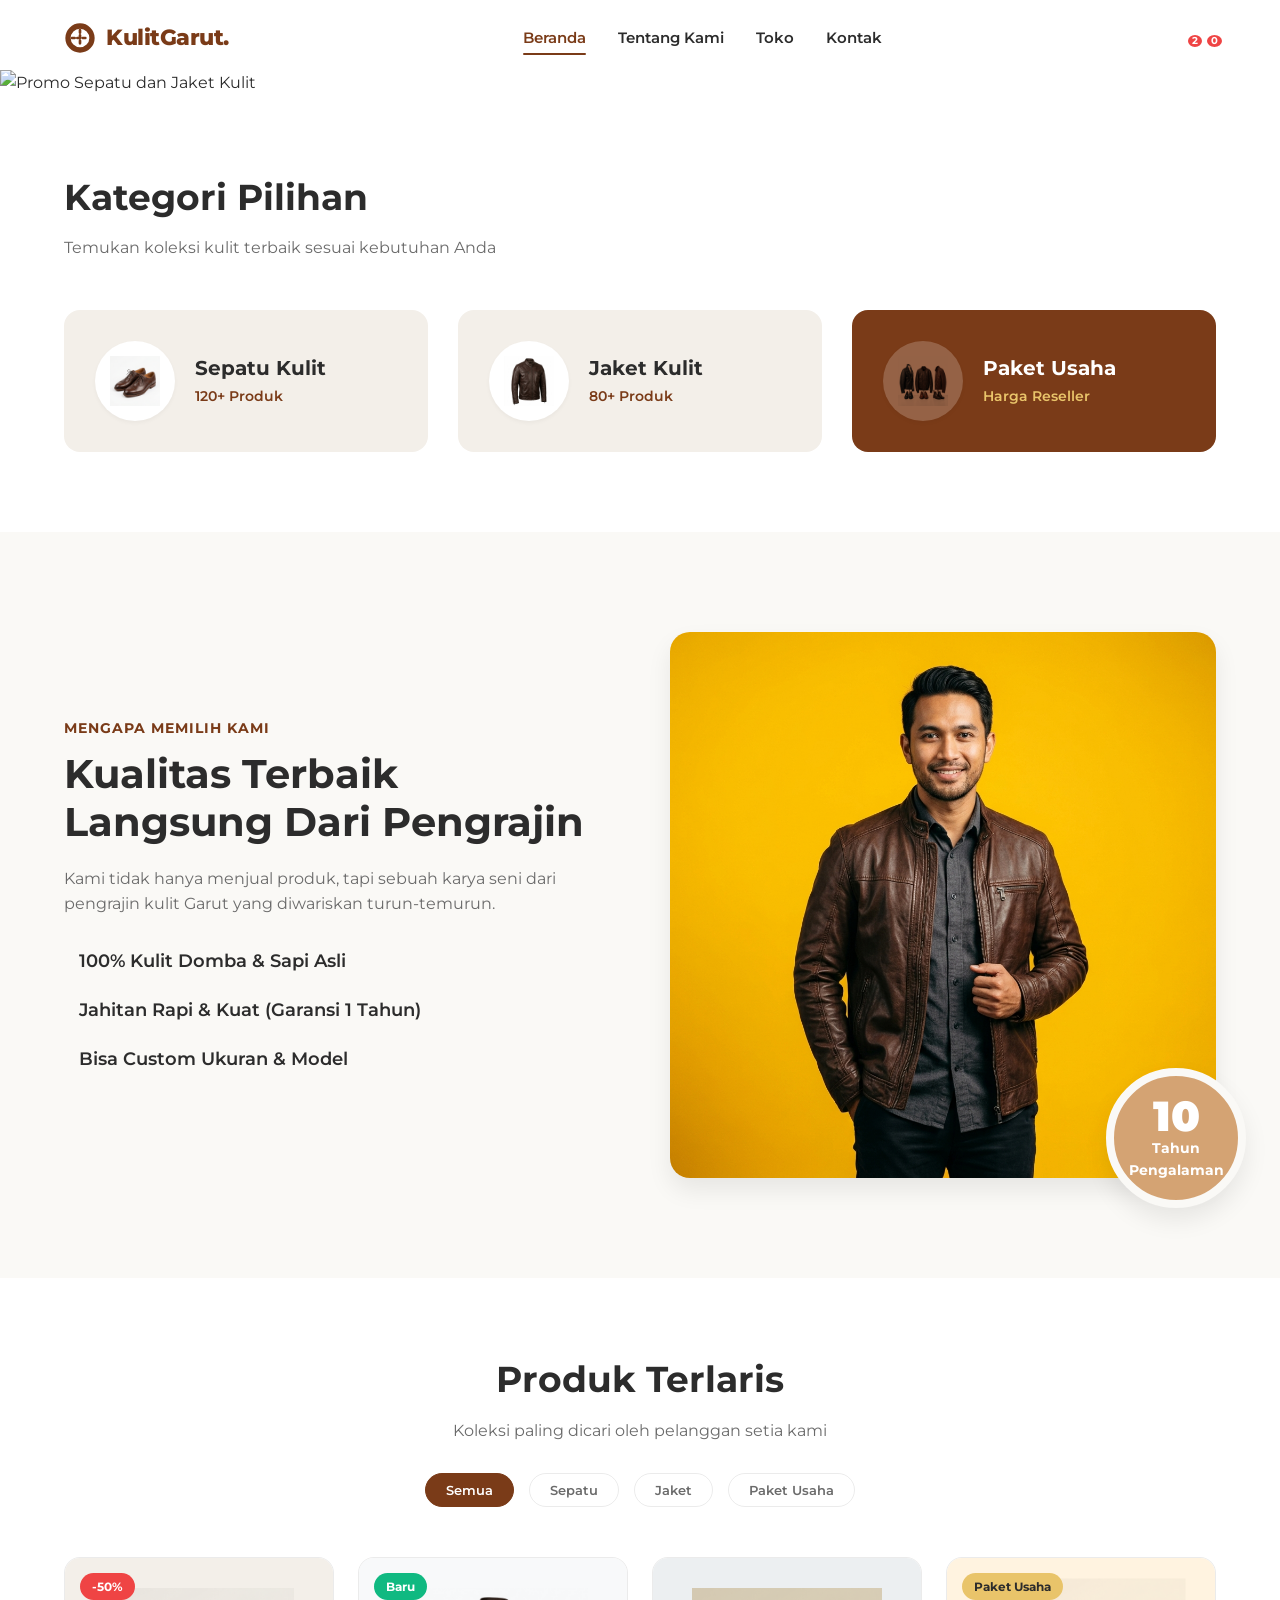
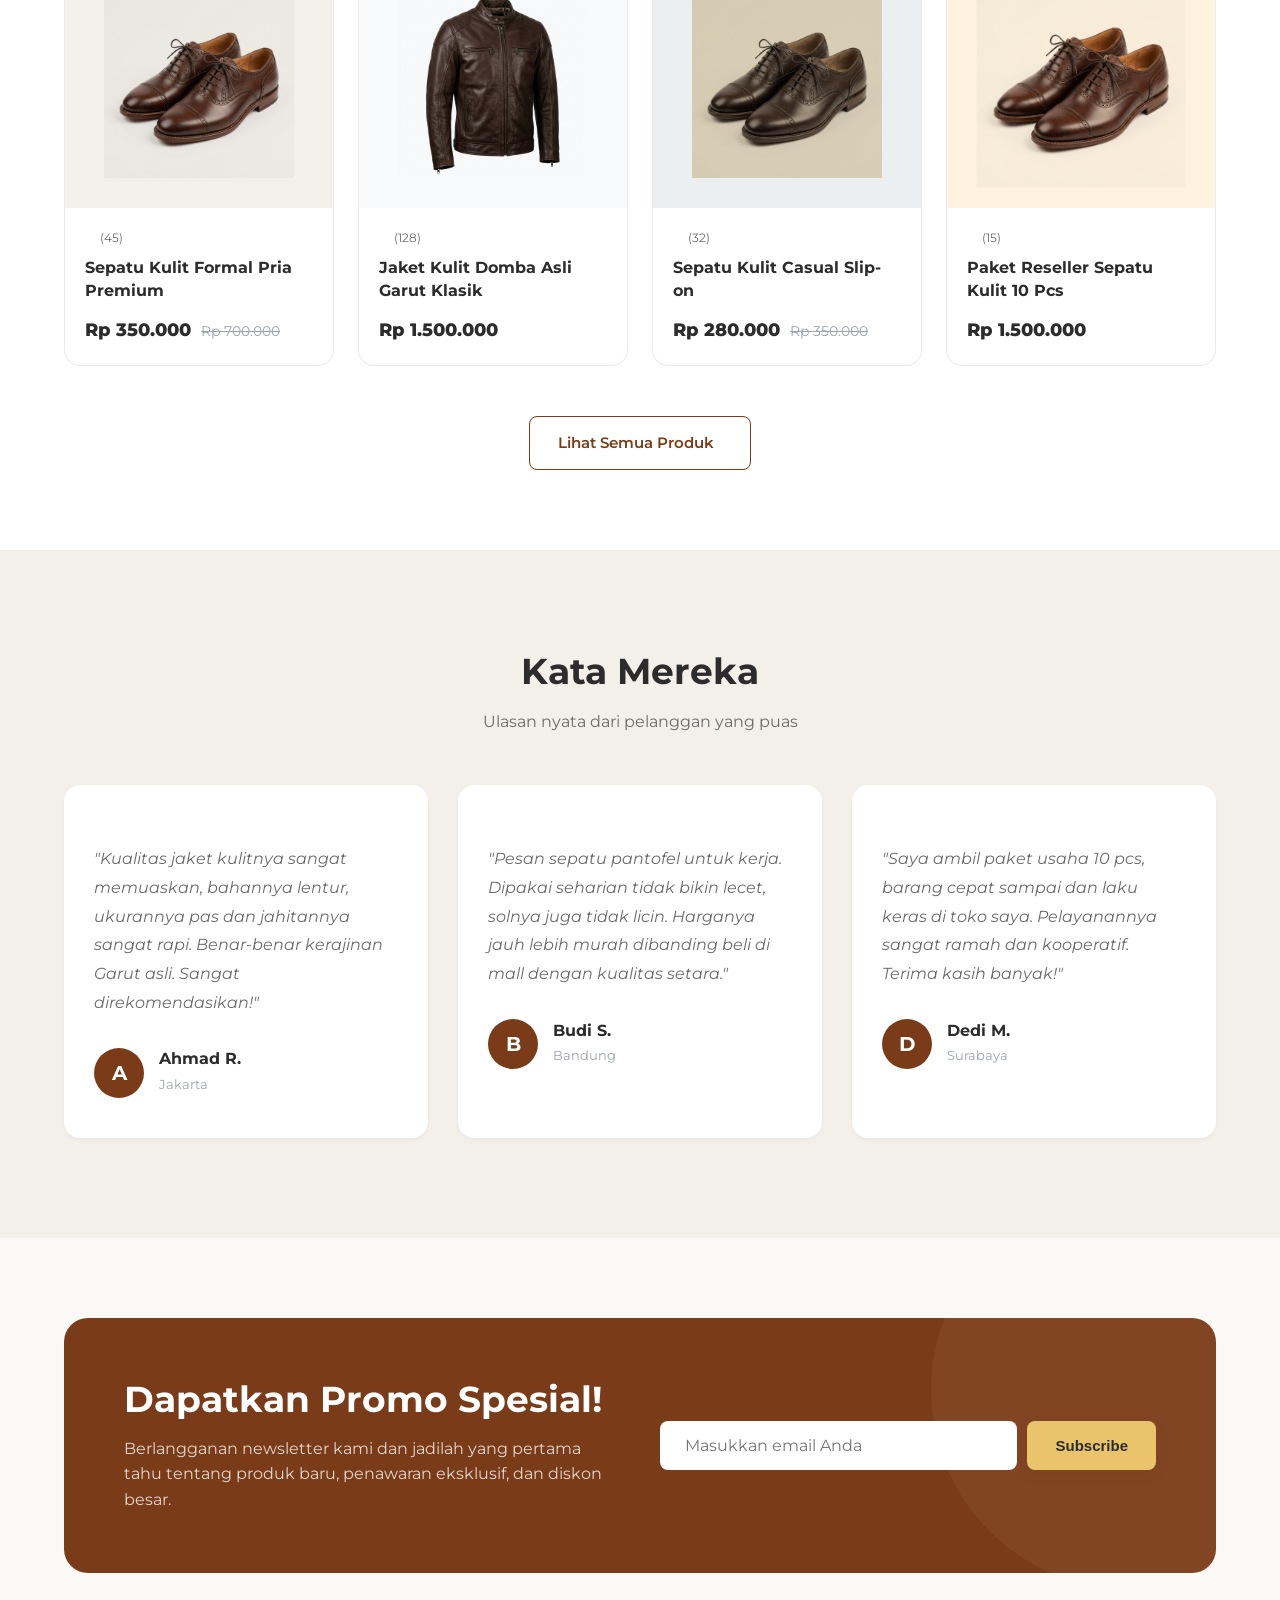
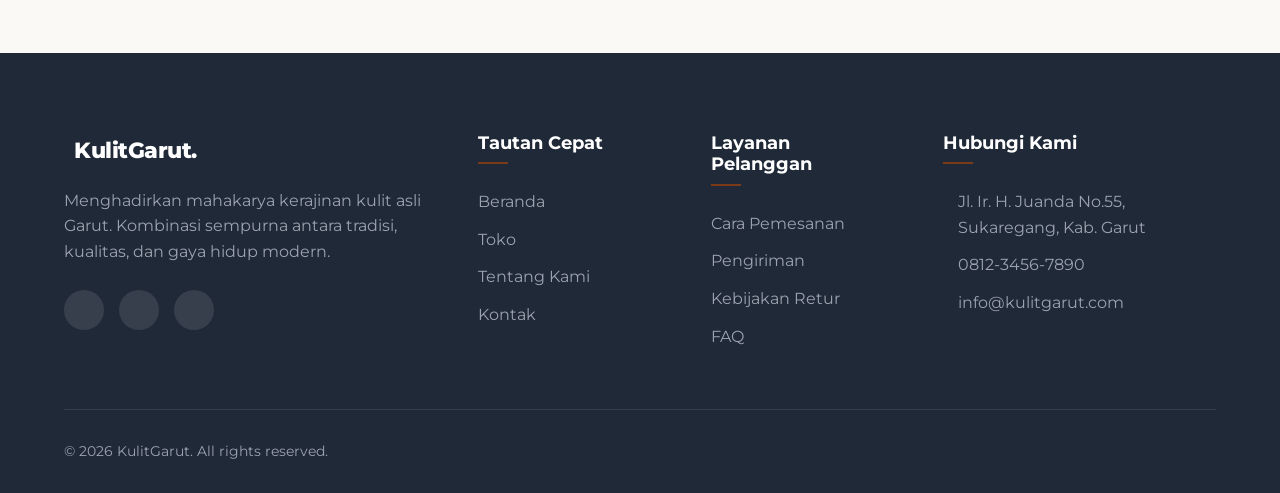
==== index.html @ d3ed935c "Initial commit for KulitGarut E-Commerce" ====
<!DOCTYPE html>
<html lang="id">

<head>
    <meta charset="UTF-8">
    <meta name="viewport" content="width=device-width, initial-scale=1.0">
    <title>Sepatu & Jaket Kulit Garut | Premium Leather Goods</title>

    <!-- Fonts -->
    <link rel="preconnect" href="https://fonts.googleapis.com">
    <link rel="preconnect" href="https://fonts.gstatic.com" crossorigin>
    <link href="https://fonts.googleapis.com/css2?family=Montserrat:wght@400;500;600;700;800;900&display=swap"
        rel="stylesheet">

    <!-- Phosphor Icons -->
    <script src="https://unpkg.com/@phosphor-icons/web"></script>

    <!-- Custom CSS -->
    <link rel="stylesheet" href="css/style.css">
</head>

<body>

    <!-- Header -->
    <header class="header glass-header" id="header">
        <div class="container header-container">
            <a href="#" class="logo">
                <svg width="32" height="32" viewBox="0 0 24 24" fill="none" stroke="currentColor" stroke-width="2"
                    stroke-linecap="round" stroke-linejoin="round" class="logo-icon">
                    <path
                        d="M12 2C6.48 2 2 6.48 2 12s4.48 10 10 10 10-4.48 10-10S17.52 2 12 2zm0 18c-4.41 0-8-3.59-8-8s3.59-8 8-8 8 3.59 8 8-3.59 8-8 8z" />
                    <path d="M12 6v12M6 12h12" stroke-dasharray="2 2" />
                </svg>
                <span class="logo-text">KulitGarut.</span>
            </a>

            <nav class="main-nav" id="mainNav">
                <a href="index.html" class="active">Beranda</a>
                <a href="tentang-kami.html">Tentang Kami</a>
                <a href="toko.html">Toko</a>
                <a href="kontak.html">Kontak</a>
            </nav>

            <div class="header-icons">
                <a href="#" class="icon-link">
                    <i class="ph ph-magnifying-glass"></i>
                </a>
                <a href="#" class="icon-link">
                    <i class="ph ph-heart"></i>
                    <span class="badge-count">2</span>
                </a>
                <a href="checkout.html" class="icon-link">
                    <i class="ph ph-shopping-cart"></i>
                    <span class="badge-count cart-count">0</span>
                </a>
            </div>

            <button class="mobile-toggle" id="mobileToggle" aria-label="Toggle Menu">
                <i class="ph ph-list"></i>
            </button>
        </div>
    </header>

    <!-- Mobile Overlay Menu -->
    <div class="mobile-menu-overlay" id="mobileMenu">
        <div class="mobile-menu-content">
            <button class="mobile-close" id="mobileClose"><i class="ph ph-x"></i></button>
            <nav class="mobile-nav">
                <a href="index.html" class="active">Beranda</a>
                <a href="tentang-kami.html">Tentang Kami</a>
                <a href="toko.html">Toko</a>
                <a href="kontak.html">Kontak</a>
            </nav>
        </div>
    </div>

    <!-- Hero Section -->
    <section id="beranda" style="padding-top: 70px; background: var(--bg-surface);">
        <img src="images/hero-banner.png" alt="Promo Sepatu dan Jaket Kulit" style="width: 100%; display: block; object-fit: cover;">
    </section>

    <!-- Kategori Section -->
    <section class="categories" id="kategori">
        <div class="container">
            <div class="section-header reveal-up">
                <h2>Kategori Pilihan</h2>
                <p>Temukan koleksi kulit terbaik sesuai kebutuhan Anda</p>
            </div>
            <div class="category-grid">
                <a href="#produk" class="category-card reveal-up" style="transition-delay: 100ms;">
                    <div class="category-img">
                        <img src="images/product-shoes.png" alt="Sepatu Kulit">
                    </div>
                    <div class="category-content">
                        <h3>Sepatu Kulit</h3>
                        <span>120+ Produk <i class="ph ph-arrow-right"></i></span>
                    </div>
                </a>
                <a href="#produk" class="category-card reveal-up" style="transition-delay: 200ms;">
                    <div class="category-img">
                        <img src="images/product-jacket.png" alt="Jaket Kulit">
                    </div>
                    <div class="category-content">
                        <h3>Jaket Kulit</h3>
                        <span>80+ Produk <i class="ph ph-arrow-right"></i></span>
                    </div>
                </a>
                <a href="#paket-usaha" class="category-card highlight-cat reveal-up" style="transition-delay: 300ms;">
                    <div class="category-img">
                        <img src="images/hero-composition.png" alt="Paket Usaha">
                    </div>
                    <div class="category-content">
                        <h3>Paket Usaha</h3>
                        <span>Harga Reseller <i class="ph ph-arrow-right"></i></span>
                    </div>
                </a>
            </div>
        </div>
    </section>

    <!-- Why Choose Us -->
    <section class="why-choose-us" id="keunggulan">
        <div class="container">
            <div class="wcu-grid">
                <div class="wcu-text reveal-left">
                    <span class="sub-heading">MENGAPA MEMILIH KAMI</span>
                    <h2>Kualitas Terbaik Langsung Dari Pengrajin</h2>
                    <p>Kami tidak hanya menjual produk, tapi sebuah karya seni dari pengrajin kulit Garut yang
                        diwariskan turun-temurun.</p>
                    <ul class="wcu-list">
                        <li><i class="ph-fill ph-check-circle"></i> 100% Kulit Domba & Sapi Asli</li>
                        <li><i class="ph-fill ph-check-circle"></i> Jahitan Rapi & Kuat (Garansi 1 Tahun)</li>
                        <li><i class="ph-fill ph-check-circle"></i> Bisa Custom Ukuran & Model</li>
                    </ul>
                </div>
                <div class="wcu-image reveal-right">
                    <img src="images/man-leather-jacket.png" alt="Pengrajin Kulit">
                    <div class="experience-badge">
                        <span class="number">10</span>
                        <span class="text">Tahun<br>Pengalaman</span>
                    </div>
                </div>
            </div>
        </div>
    </section>

    <!-- Featured Products -->
    <section class="products-section" id="produk">
        <div class="container">
            <div class="section-header text-center reveal-up">
                <h2>Produk Terlaris</h2>
                <p>Koleksi paling dicari oleh pelanggan setia kami</p>

                <div class="product-filters">
                    <button class="filter-btn active">Semua</button>
                    <button class="filter-btn">Sepatu</button>
                    <button class="filter-btn">Jaket</button>
                    <button class="filter-btn">Paket Usaha</button>
                </div>
            </div>

            <div class="product-grid">
                <!-- Product 1 -->
                <div class="product-card-modern reveal-up">
                    <div class="product-badge discount">-50%</div>
                    <div class="product-img-box">
                        <img src="images/product-shoes.png" alt="Sepatu Kulit Pantofel">
                        <div class="product-actions">
                            <button class="action-btn" onclick="window.location.href='product-detail.html'"><i
                                    class="ph ph-eye"></i></button>
                            <button class="action-btn"><i class="ph ph-heart"></i></button>
                            <button class="action-btn add-to-cart-btn"><i class="ph ph-shopping-cart"></i></button>
                        </div>
                    </div>
                    <div class="product-info-modern">
                        <div class="rating">
                            <i class="ph-fill ph-star"></i><i class="ph-fill ph-star"></i><i
                                class="ph-fill ph-star"></i><i class="ph-fill ph-star"></i><i
                                class="ph-fill ph-star-half"></i>
                            <span>(45)</span>
                        </div>
                        <h3><a href="product-detail.html">Sepatu Kulit Formal Pria Premium</a></h3>
                        <div class="price-wrap">
                            <span class="price-new">Rp 350.000</span>
                            <span class="price-old">Rp 700.000</span>
                        </div>
                    </div>
                </div>

                <!-- Product 2 -->
                <div class="product-card-modern reveal-up" style="transition-delay: 100ms;">
                    <div class="product-badge new">Baru</div>
                    <div class="product-img-box" style="background-color: #F8F9FA;">
                        <img src="images/product-jacket.png" alt="Jaket Kulit">
                        <div class="product-actions">
                            <button class="action-btn" onclick="window.location.href='product-detail.html'"><i
                                    class="ph ph-eye"></i></button>
                            <button class="action-btn"><i class="ph ph-heart"></i></button>
                            <button class="action-btn add-to-cart-btn"><i class="ph ph-shopping-cart"></i></button>
                        </div>
                    </div>
                    <div class="product-info-modern">
                        <div class="rating">
                            <i class="ph-fill ph-star"></i><i class="ph-fill ph-star"></i><i
                                class="ph-fill ph-star"></i><i class="ph-fill ph-star"></i><i
                                class="ph-fill ph-star"></i>
                            <span>(128)</span>
                        </div>
                        <h3><a href="product-detail.html">Jaket Kulit Domba Asli Garut Klasik</a></h3>
                        <div class="price-wrap">
                            <span class="price-new">Rp 1.500.000</span>
                        </div>
                    </div>
                </div>

                <!-- Product 3 -->
                <div class="product-card-modern reveal-up" style="transition-delay: 200ms;">
                    <div class="product-img-box" style="background-color: #ECEFF1;">
                        <img src="images/product-shoes.png" alt="Sepatu Casual"
                            style="filter: brightness(0.8) sepia(0.5);">
                        <div class="product-actions">
                            <button class="action-btn" onclick="window.location.href='product-detail.html'"><i
                                    class="ph ph-eye"></i></button>
                            <button class="action-btn"><i class="ph ph-heart"></i></button>
                            <button class="action-btn add-to-cart-btn"><i class="ph ph-shopping-cart"></i></button>
                        </div>
                    </div>
                    <div class="product-info-modern">
                        <div class="rating">
                            <i class="ph-fill ph-star"></i><i class="ph-fill ph-star"></i><i
                                class="ph-fill ph-star"></i><i class="ph-fill ph-star"></i><i class="ph ph-star"></i>
                            <span>(32)</span>
                        </div>
                        <h3><a href="product-detail.html">Sepatu Kulit Casual Slip-on</a></h3>
                        <div class="price-wrap">
                            <span class="price-new">Rp 280.000</span>
                            <span class="price-old">Rp 350.000</span>
                        </div>
                    </div>
                </div>

                <!-- Product 4 -->
                <div class="product-card-modern reveal-up" style="transition-delay: 300ms;">
                    <div class="product-badge special">Paket Usaha</div>
                    <div class="product-img-box" style="background-color: #FFF3E0;">
                        <img src="images/product-shoes.png" alt="Paket Usaha" style="transform: scale(1.1);">
                        <div class="product-actions">
                            <button class="action-btn" onclick="window.location.href='product-detail.html'"><i
                                    class="ph ph-eye"></i></button>
                            <button class="action-btn"><i class="ph ph-heart"></i></button>
                            <button class="action-btn"><i class="ph ph-whatsapp-logo"></i></button>
                        </div>
                    </div>
                    <div class="product-info-modern">
                        <div class="rating">
                            <i class="ph-fill ph-star"></i><i class="ph-fill ph-star"></i><i
                                class="ph-fill ph-star"></i><i class="ph-fill ph-star"></i><i
                                class="ph-fill ph-star"></i>
                            <span>(15)</span>
                        </div>
                        <h3><a href="product-detail.html">Paket Reseller Sepatu Kulit 10 Pcs</a></h3>
                        <div class="price-wrap">
                            <span class="price-new">Rp 1.500.000</span>
                        </div>
                    </div>
                </div>
            </div>

            <div class="view-all-wrap reveal-up">
                <a href="#" class="btn btn-outline">Lihat Semua Produk <i class="ph ph-arrow-right"></i></a>
            </div>
        </div>
    </section>

    <!-- Testimonials -->
    <section class="testimonials" id="testimoni">
        <div class="container">
            <div class="section-header text-center reveal-up">
                <h2>Kata Mereka</h2>
                <p>Ulasan nyata dari pelanggan yang puas</p>
            </div>

            <div class="testimonial-grid">
                <div class="testimonial-card reveal-up">
                    <div class="stars">
                        <i class="ph-fill ph-star"></i><i class="ph-fill ph-star"></i><i class="ph-fill ph-star"></i><i
                            class="ph-fill ph-star"></i><i class="ph-fill ph-star"></i>
                    </div>
                    <p class="review-text">"Kualitas jaket kulitnya sangat memuaskan, bahannya lentur, ukurannya pas dan
                        jahitannya sangat rapi. Benar-benar kerajinan Garut asli. Sangat direkomendasikan!"</p>
                    <div class="customer-info">
                        <div class="avatar">A</div>
                        <div>
                            <h4>Ahmad R.</h4>
                            <span>Jakarta</span>
                        </div>
                    </div>
                </div>

                <div class="testimonial-card reveal-up" style="transition-delay: 100ms;">
                    <div class="stars">
                        <i class="ph-fill ph-star"></i><i class="ph-fill ph-star"></i><i class="ph-fill ph-star"></i><i
                            class="ph-fill ph-star"></i><i class="ph-fill ph-star"></i>
                    </div>
                    <p class="review-text">"Pesan sepatu pantofel untuk kerja. Dipakai seharian tidak bikin lecet,
                        solnya juga tidak licin. Harganya jauh lebih murah dibanding beli di mall dengan kualitas
                        setara."</p>
                    <div class="customer-info">
                        <div class="avatar">B</div>
                        <div>
                            <h4>Budi S.</h4>
                            <span>Bandung</span>
                        </div>
                    </div>
                </div>

                <div class="testimonial-card reveal-up" style="transition-delay: 200ms;">
                    <div class="stars">
                        <i class="ph-fill ph-star"></i><i class="ph-fill ph-star"></i><i class="ph-fill ph-star"></i><i
                            class="ph-fill ph-star"></i><i class="ph-fill ph-star"></i>
                    </div>
                    <p class="review-text">"Saya ambil paket usaha 10 pcs, barang cepat sampai dan laku keras di toko
                        saya. Pelayanannya sangat ramah dan kooperatif. Terima kasih banyak!"</p>
                    <div class="customer-info">
                        <div class="avatar">D</div>
                        <div>
                            <h4>Dedi M.</h4>
                            <span>Surabaya</span>
                        </div>
                    </div>
                </div>
            </div>
        </div>
    </section>

    <!-- Newsletter & CTA -->
    <section class="newsletter-cta reveal-up">
        <div class="container">
            <div class="cta-inner">
                <div class="cta-text">
                    <h2>Dapatkan Promo Spesial!</h2>
                    <p>Berlangganan newsletter kami dan jadilah yang pertama tahu tentang produk baru, penawaran
                        eksklusif, dan diskon besar.</p>
                </div>
                <form class="newsletter-form">
                    <input type="email" placeholder="Masukkan email Anda" required>
                    <button type="submit" class="btn btn-primary">Subscribe</button>
                </form>
            </div>
        </div>
    </section>

    <!-- Footer -->
    <footer class="footer-modern">
        <div class="container">
            <div class="footer-grid">
                <div class="footer-col brand-col">
                    <a href="#" class="logo footer-logo">
                        <i class="ph-fill ph-bag"></i> KulitGarut.
                    </a>
                    <p>Menghadirkan mahakarya kerajinan kulit asli Garut. Kombinasi sempurna antara tradisi, kualitas,
                        dan gaya hidup modern.</p>
                    <div class="social-links">
                        <a href="#"><i class="ph-fill ph-instagram-logo"></i></a>
                        <a href="#"><i class="ph-fill ph-facebook-logo"></i></a>
                        <a href="#"><i class="ph-fill ph-tiktok-logo"></i></a>
                    </div>
                </div>

                <div class="footer-col">
                    <h4>Tautan Cepat</h4>
                    <ul>
                        <li><a href="index.html">Beranda</a></li>
                        <li><a href="toko.html">Toko</a></li>
                        <li><a href="tentang-kami.html">Tentang Kami</a></li>
                        <li><a href="kontak.html">Kontak</a></li>
                    </ul>
                </div>

                <div class="footer-col">
                    <h4>Layanan Pelanggan</h4>
                    <ul>
                        <li><a href="#">Cara Pemesanan</a></li>
                        <li><a href="#">Pengiriman</a></li>
                        <li><a href="#">Kebijakan Retur</a></li>
                        <li><a href="#">FAQ</a></li>
                    </ul>
                </div>

                <div class="footer-col">
                    <h4>Hubungi Kami</h4>
                    <ul class="contact-list">
                        <li><i class="ph ph-map-pin"></i> Jl. Ir. H. Juanda No.55, Sukaregang, Kab. Garut</li>
                        <li><i class="ph ph-phone"></i> 0812-3456-7890</li>
                        <li><i class="ph ph-envelope-simple"></i> info@kulitgarut.com</li>
                    </ul>
                </div>
            </div>

            <div class="footer-bottom">
                <p>&copy; 2026 KulitGarut. All rights reserved.</p>
                <div class="payment-methods">
                    <i class="ph ph-credit-card"></i>
                    <i class="ph ph-bank"></i>
                    <i class="ph ph-money"></i>
                </div>
            </div>
        </div>
    </footer>

    <!-- JS Scripts -->
    <script src="js/main.js"></script>
    <script src="js/cart.js"></script>
</body>

</html>
---- css/style.css ----
/* Google Fonts */
@import url('https://fonts.googleapis.com/css2?family=Montserrat:wght@400;500;600;700;800;900&display=swap');

/* CSS Variables - Premium Light Modern Theme */
:root {
    overflow-x: hidden;
    /* Colors */
    --primary: #7A3B18; /* Rich Saddle Brown */
    --primary-light: #A55526;
    --secondary: #D4A373; /* Tan/Camel */
    --accent: #E9C46A; /* Soft Gold */
    
    --bg-main: #FAF9F6; /* Off-white/Pearl */
    --bg-surface: #FFFFFF;
    --bg-alt: #F3EFE9; /* Very light beige */
    
    --text-dark: #2C2C2C; /* Dark Charcoal */
    --text-gray: #6B6B6B;
    --text-light: #9CA3AF;
    
    --border-color: rgba(0,0,0,0.08);
    --success: #10B981;
    --danger: #EF4444;

    /* Shadows */
    --shadow-sm: 0 2px 4px rgba(0,0,0,0.04);
    --shadow-md: 0 4px 12px rgba(0,0,0,0.06);
    --shadow-lg: 0 12px 24px rgba(0,0,0,0.08);
    --shadow-hover: 0 20px 30px rgba(0,0,0,0.12);
    
    /* Transitions */
    --transition: all 0.3s cubic-bezier(0.25, 0.8, 0.25, 1);
    --transition-slow: all 0.5s cubic-bezier(0.25, 0.8, 0.25, 1);
}

/* Base Styles */
* {
    margin: 0;
    padding: 0;
    box-sizing: border-box;
}

html {
    scroll-behavior: smooth;
}

body {
    font-family: 'Montserrat', sans-serif;
    color: var(--text-dark);
    background-color: var(--bg-main);
    line-height: 1.6;
    overflow-x: hidden;
    -webkit-font-smoothing: antialiased;
}

a {
    text-decoration: none;
    color: inherit;
    transition: var(--transition);
}

ul {
    list-style: none;
}

img {
    max-width: 100%;
    height: auto;
    display: block;
}

.container {
    max-width: 1200px;
    margin: 0 auto;
    padding: 0 24px;
}

/* Typography Hierarchy */
h1, h2, h3, h4, h5, h6 {
    font-weight: 700;
    line-height: 1.2;
    color: var(--text-dark);
}

h2 {
    font-size: 36px;
    margin-bottom: 16px;
}
@media (max-width: 768px) { h2 { font-size: 28px; } }

.section-header {
    margin-bottom: 50px;
}

.section-header p {
    color: var(--text-gray);
    font-size: 16px;
    max-width: 600px;
}

.section-header.text-center {
    text-align: center;
    margin-left: auto;
    margin-right: auto;
}
.section-header.text-center p {
    margin: 0 auto;
}

/* Buttons */
.btn {
    display: inline-flex;
    align-items: center;
    justify-content: center;
    gap: 8px;
    padding: 14px 28px;
    border-radius: 8px;
    font-weight: 600;
    font-size: 15px;
    cursor: pointer;
    transition: var(--transition);
    border: none;
    outline: none;
}

.btn-primary {
    background-color: var(--primary);
    color: var(--bg-surface);
    box-shadow: 0 4px 12px rgba(122, 59, 24, 0.2);
}

.btn-primary:hover {
    background-color: var(--primary-light);
    transform: translateY(-2px);
    box-shadow: 0 6px 16px rgba(122, 59, 24, 0.3);
}

.btn-outline {
    background-color: transparent;
    color: var(--primary);
    border: 1px solid var(--primary);
}

.btn-outline:hover {
    background-color: var(--primary);
    color: var(--bg-surface);
}

/* Glassmorphism Header */
.header {
    position: fixed;
    top: 0;
    left: 0;
    width: 100%;
    z-index: 1000;
    padding: 20px 0;
    transition: var(--transition);
    background: transparent;
}

.header.scrolled {
    padding: 15px 0;
    background: rgba(255, 255, 255, 0.9);
    backdrop-filter: blur(10px);
    -webkit-backdrop-filter: blur(10px);
    box-shadow: var(--shadow-sm);
}

.header-container {
    display: flex;
    justify-content: space-between;
    align-items: center;
}

.logo {
    display: flex;
    align-items: center;
    gap: 10px;
    color: var(--primary);
    font-size: 22px;
    font-weight: 800;
    letter-spacing: -0.5px;
}

.main-nav {
    display: flex;
    gap: 32px;
}

.main-nav a {
    font-size: 15px;
    font-weight: 600;
    color: var(--text-dark);
    position: relative;
    padding: 5px 0;
}

.main-nav a:hover, .main-nav a.active {
    color: var(--primary);
}

.main-nav a::after {
    content: '';
    position: absolute;
    width: 0;
    height: 2px;
    bottom: 0;
    left: 0;
    background-color: var(--primary);
    transition: var(--transition);
    border-radius: 2px;
}

.main-nav a:hover::after, .main-nav a.active::after {
    width: 100%;
}

.header-icons {
    display: flex;
    gap: 20px;
    align-items: center;
}

.icon-link {
    position: relative;
    font-size: 22px;
    color: var(--text-dark);
    display: flex;
    align-items: center;
    justify-content: center;
}

.icon-link:hover {
    color: var(--primary);
    transform: translateY(-2px);
}

.badge-count {
    position: absolute;
    top: -5px;
    right: -8px;
    background-color: var(--danger);
    color: white;
    font-size: 10px;
    font-weight: 700;
    min-width: 16px;
    height: 16px;
    border-radius: 50%;
    display: flex;
    align-items: center;
    justify-content: center;
    padding: 0 4px;
    border: 2px solid var(--bg-surface);
}

.mobile-toggle {
    display: none;
    background: none;
    border: none;
    font-size: 28px;
    color: var(--text-dark);
    cursor: pointer;
}

/* Mobile Menu */
.mobile-menu-overlay {
    position: fixed;
    top: 0;
    right: -100%;
    width: 100%;
    height: 100vh;
    background: rgba(0,0,0,0.5);
    backdrop-filter: blur(5px);
    z-index: 1001;
    transition: var(--transition);
    opacity: 0;
    pointer-events: none;
}

.mobile-menu-overlay.active {
    right: 0;
    opacity: 1;
    pointer-events: all;
}

.mobile-menu-content {
    position: absolute;
    top: 0;
    right: 0;
    width: 80%;
    max-width: 300px;
    height: 100%;
    background: var(--bg-surface);
    padding: 30px;
    display: flex;
    flex-direction: column;
    transform: translateX(100%);
    transition: var(--transition-slow);
}

.mobile-menu-overlay.active .mobile-menu-content {
    transform: translateX(0);
}

.mobile-close {
    align-self: flex-end;
    background: none;
    border: none;
    font-size: 24px;
    cursor: pointer;
    margin-bottom: 40px;
    color: var(--text-gray);
}

.mobile-nav {
    display: flex;
    flex-direction: column;
    gap: 20px;
}

.mobile-nav a {
    font-size: 18px;
    font-weight: 600;
    color: var(--text-dark);
    border-bottom: 1px solid var(--border-color);
    padding-bottom: 10px;
}

/* Tooltip */
.tooltip-wrap {
    position: relative;
}
.tooltip-wrap::before {
    content: attr(data-tooltip);
    position: absolute;
    bottom: -35px;
    left: 50%;
    transform: translateX(-50%) translateY(-10px);
    background: var(--text-dark);
    color: white;
    font-size: 12px;
    padding: 4px 8px;
    border-radius: 4px;
    white-space: nowrap;
    opacity: 0;
    visibility: hidden;
    transition: var(--transition);
    pointer-events: none;
}
.tooltip-wrap:hover::before {
    opacity: 1;
    visibility: visible;
    transform: translateX(-50%) translateY(0);
}

/* Modern Hero Section */
.hero-modern {
    position: relative;
    padding: 160px 0 100px;
    min-height: 100vh;
    display: flex;
    align-items: center;
    overflow: hidden;
    background: radial-gradient(circle at 80% 20%, #F5EDE4 0%, var(--bg-main) 100%);
}

.hero-bg-shapes {
    position: absolute;
    top: 0; left: 0; width: 100%; height: 100%;
    z-index: 0;
    overflow: hidden;
}

.shape {
    position: absolute;
    border-radius: 50%;
    filter: blur(60px);
    opacity: 0.5;
}
.shape-1 { width: 400px; height: 400px; background: var(--secondary); top: -100px; right: -100px; }
.shape-2 { width: 300px; height: 300px; background: var(--accent); bottom: 100px; left: -100px; }
.shape-3 { width: 250px; height: 250px; background: #D9A05B; top: 30%; left: 20%; opacity: 0.3; }

.hero-container-modern {
    display: flex;
    align-items: center;
    justify-content: space-between;
    gap: 40px;
    position: relative;
    z-index: 1;
}

.hero-content-modern {
    flex: 1;
    max-width: 550px;
}

.hero-label {
    display: inline-block;
    font-size: 12px;
    font-weight: 800;
    color: var(--primary);
    background: rgba(122, 59, 24, 0.1);
    padding: 6px 16px;
    border-radius: 20px;
    margin-bottom: 20px;
    letter-spacing: 1px;
}

.hero-title {
    font-size: 56px;
    font-weight: 900;
    line-height: 1.1;
    margin-bottom: 24px;
    color: var(--text-dark);
}

.hero-desc {
    font-size: 18px;
    color: var(--text-gray);
    margin-bottom: 40px;
    line-height: 1.7;
}

.hero-actions {
    display: flex;
    gap: 20px;
    margin-bottom: 50px;
}

.hero-stats {
    display: flex;
    gap: 40px;
    border-top: 1px solid var(--border-color);
    padding-top: 30px;
}

.stat-item h4 {
    font-size: 28px;
    color: var(--primary);
    margin-bottom: 4px;
}

.stat-item p {
    font-size: 14px;
    color: var(--text-gray);
    font-weight: 500;
}

.hero-image-modern {
    flex: 1;
    position: relative;
    display: flex;
    justify-content: center;
}

.image-showcase {
    position: relative;
    width: 100%;
    max-width: 500px;
}

.img-backdrop {
    position: absolute;
    top: 10%;
    left: 10%;
    width: 80%;
    height: 80%;
    background: var(--primary);
    border-radius: 30% 70% 70% 30% / 30% 30% 70% 70%;
    z-index: 1;
    animation: morphing 15s ease-in-out infinite;
}

@keyframes morphing {
    0% { border-radius: 30% 70% 70% 30% / 30% 30% 70% 70%; }
    25% { border-radius: 58% 42% 75% 25% / 76% 46% 54% 24%; }
    50% { border-radius: 50% 50% 33% 67% / 55% 27% 73% 45%; }
    75% { border-radius: 33% 67% 58% 42% / 63% 68% 32% 37%; }
    100% { border-radius: 30% 70% 70% 30% / 30% 30% 70% 70%; }
}

.hero-main-img {
    position: relative;
    z-index: 2;
    width: 100%;
    mix-blend-mode: multiply;
    filter: drop-shadow(10px 20px 20px rgba(0,0,0,0.2));
    animation: float 6s ease-in-out infinite;
}

@keyframes float {
    0% { transform: translateY(0); }
    50% { transform: translateY(-15px); }
    100% { transform: translateY(0); }
}

.floating-badge {
    position: absolute;
    bottom: 20px;
    right: -20px;
    background: var(--bg-surface);
    padding: 12px 20px;
    border-radius: 12px;
    box-shadow: var(--shadow-lg);
    z-index: 3;
    display: flex;
    align-items: center;
    gap: 8px;
    animation: float 6s ease-in-out infinite;
    animation-delay: 1s;
}

.floating-badge i {
    color: #F59E0B;
    font-size: 20px;
}

.floating-badge span {
    font-weight: 700;
    font-size: 14px;
}

/* Categories Section */
.categories {
    padding: 80px 0;
    background: var(--bg-surface);
}

.category-grid {
    display: grid;
    grid-template-columns: repeat(3, 1fr);
    gap: 30px;
}

.category-card {
    background: var(--bg-alt);
    border-radius: 16px;
    padding: 30px;
    display: flex;
    align-items: center;
    gap: 20px;
    overflow: hidden;
    position: relative;
    border: 1px solid transparent;
}

.category-card:hover {
    background: var(--bg-surface);
    border-color: var(--border-color);
    box-shadow: var(--shadow-md);
    transform: translateY(-5px);
}

.category-img {
    width: 80px;
    height: 80px;
    background: var(--bg-surface);
    border-radius: 50%;
    display: flex;
    justify-content: center;
    align-items: center;
    padding: 15px;
    box-shadow: var(--shadow-sm);
}

.category-img img {
    max-width: 100%;
    max-height: 100%;
    object-fit: contain;
    mix-blend-mode: multiply;
    transition: var(--transition);
}

.category-card:hover .category-img img {
    transform: scale(1.1) rotate(5deg);
}

.category-content h3 {
    font-size: 20px;
    margin-bottom: 5px;
}

.category-content span {
    font-size: 14px;
    color: var(--primary);
    font-weight: 600;
    display: flex;
    align-items: center;
    gap: 5px;
}

.category-card:hover .category-content span i {
    transform: translateX(5px);
}

.highlight-cat {
    background: var(--primary);
    color: white;
}

.highlight-cat:hover {
    background: var(--primary-light);
}

.highlight-cat h3 {
    color: white;
}
.highlight-cat span {
    color: var(--accent);
}
.highlight-cat .category-img {
    background: rgba(255,255,255,0.2);
}

/* Why Choose Us */
.why-choose-us {
    padding: 100px 0;
}

.wcu-grid {
    display: flex;
    align-items: center;
    gap: 60px;
}

.wcu-image {
    flex: 1;
    position: relative;
}

.wcu-image img {
    border-radius: 20px;
    box-shadow: var(--shadow-lg);
}

.experience-badge {
    position: absolute;
    bottom: -30px;
    right: -30px;
    background: var(--secondary);
    color: white;
    width: 140px;
    height: 140px;
    border-radius: 50%;
    display: flex;
    flex-direction: column;
    justify-content: center;
    align-items: center;
    box-shadow: var(--shadow-lg);
    border: 8px solid var(--bg-main);
}

.experience-badge .number {
    font-size: 42px;
    font-weight: 900;
    line-height: 1;
}

.experience-badge .text {
    font-size: 14px;
    font-weight: 700;
    text-align: center;
}

.wcu-text {
    flex: 1;
}

.sub-heading {
    color: var(--primary);
    font-weight: 700;
    font-size: 14px;
    letter-spacing: 1px;
    margin-bottom: 10px;
    display: block;
}

.wcu-text h2 {
    font-size: 40px;
    margin-bottom: 20px;
}

.wcu-text p {
    color: var(--text-gray);
    font-size: 16px;
    margin-bottom: 30px;
}

.wcu-list li {
    display: flex;
    align-items: center;
    gap: 15px;
    margin-bottom: 20px;
    font-size: 18px;
    font-weight: 600;
}

.wcu-list i {
    color: var(--success);
    font-size: 28px;
}

/* Products Section */
.products-section {
    padding: 80px 0;
    background: var(--bg-surface);
}

.product-filters {
    display: flex;
    justify-content: center;
    gap: 15px;
    margin-top: 30px;
}

.filter-btn {
    background: transparent;
    border: 1px solid var(--border-color);
    padding: 8px 20px;
    border-radius: 20px;
    font-family: inherit;
    font-weight: 600;
    color: var(--text-gray);
    cursor: pointer;
    transition: var(--transition);
}

.filter-btn.active, .filter-btn:hover {
    background: var(--primary);
    color: white;
    border-color: var(--primary);
}

.product-grid {
    display: grid;
    grid-template-columns: repeat(4, 1fr);
    gap: 24px;
    margin-bottom: 50px;
}

.product-card-modern {
    background: var(--bg-surface);
    border: 1px solid var(--border-color);
    border-radius: 16px;
    overflow: hidden;
    transition: var(--transition);
    position: relative;
    group: hover;
}

.product-card-modern:hover {
    transform: translateY(-10px);
    box-shadow: var(--shadow-hover);
    border-color: transparent;
}

.product-badge {
    position: absolute;
    top: 15px;
    left: 15px;
    padding: 4px 12px;
    border-radius: 20px;
    font-size: 12px;
    font-weight: 700;
    z-index: 2;
}

.product-badge.discount { background: var(--danger); color: white; }
.product-badge.new { background: var(--success); color: white; }
.product-badge.special { background: var(--accent); color: var(--text-dark); }

.product-img-box {
    position: relative;
    height: 250px;
    background: var(--bg-alt);
    display: flex;
    justify-content: center;
    align-items: center;
    padding: 30px;
    overflow: hidden;
}

.product-img-box img {
    max-width: 100%;
    max-height: 100%;
    object-fit: contain;
    mix-blend-mode: multiply;
    transition: var(--transition-slow);
}

.product-card-modern:hover .product-img-box img {
    transform: scale(1.1);
}

.product-actions {
    position: absolute;
    bottom: -50px;
    left: 0;
    width: 100%;
    display: flex;
    justify-content: center;
    gap: 10px;
    transition: var(--transition);
    opacity: 0;
}

.product-card-modern:hover .product-actions {
    bottom: 20px;
    opacity: 1;
}

.action-btn {
    width: 40px;
    height: 40px;
    border-radius: 50%;
    background: var(--bg-surface);
    border: none;
    color: var(--text-dark);
    font-size: 20px;
    display: flex;
    justify-content: center;
    align-items: center;
    cursor: pointer;
    box-shadow: var(--shadow-md);
    transition: var(--transition);
}

.action-btn:hover {
    background: var(--primary);
    color: white;
    transform: translateY(-3px);
}

.product-info-modern {
    padding: 20px;
}

.rating {
    display: flex;
    align-items: center;
    gap: 2px;
    color: #F59E0B;
    font-size: 14px;
    margin-bottom: 10px;
}

.rating span {
    color: var(--text-gray);
    font-size: 12px;
    margin-left: 5px;
}

.product-info-modern h3 {
    font-size: 16px;
    font-weight: 700;
    margin-bottom: 15px;
    line-height: 1.4;
    height: 44px;
    display: -webkit-box;
    -webkit-line-clamp: 2;
    -webkit-box-orient: vertical;
    overflow: hidden;
}

.product-info-modern h3 a {
    color: var(--text-dark);
}
.product-info-modern h3 a:hover {
    color: var(--primary);
}

.price-wrap {
    display: flex;
    align-items: center;
    gap: 10px;
}

.price-new {
    font-size: 18px;
    font-weight: 800;
    color: var(--text-dark);
}

.price-old {
    font-size: 14px;
    color: var(--text-light);
    text-decoration: line-through;
}

.view-all-wrap {
    text-align: center;
}

/* Testimonials */
.testimonials {
    padding: 100px 0;
    background: var(--bg-alt);
}

.testimonial-grid {
    display: grid;
    grid-template-columns: repeat(3, 1fr);
    gap: 30px;
}

.testimonial-card {
    background: var(--bg-surface);
    padding: 40px 30px;
    border-radius: 16px;
    box-shadow: var(--shadow-sm);
    transition: var(--transition);
}

.testimonial-card:hover {
    box-shadow: var(--shadow-md);
    transform: translateY(-5px);
}

.testimonial-card .stars {
    color: #F59E0B;
    margin-bottom: 20px;
}

.review-text {
    font-style: italic;
    color: var(--text-gray);
    margin-bottom: 30px;
    line-height: 1.8;
}

.customer-info {
    display: flex;
    align-items: center;
    gap: 15px;
}

.avatar {
    width: 50px;
    height: 50px;
    background: var(--primary);
    color: white;
    border-radius: 50%;
    display: flex;
    justify-content: center;
    align-items: center;
    font-size: 20px;
    font-weight: 700;
}

.customer-info h4 {
    font-size: 16px;
    margin-bottom: 2px;
}

.customer-info span {
    font-size: 13px;
    color: var(--text-light);
}

/* Newsletter CTA */
.newsletter-cta {
    padding: 80px 0;
}

.cta-inner {
    background: var(--primary);
    border-radius: 24px;
    padding: 60px;
    display: flex;
    align-items: center;
    justify-content: space-between;
    gap: 40px;
    color: white;
    position: relative;
    overflow: hidden;
}

.cta-inner::before {
    content: '';
    position: absolute;
    top: -50%;
    right: -10%;
    width: 400px;
    height: 400px;
    background: rgba(255,255,255,0.05);
    border-radius: 50%;
}

.cta-text {
    flex: 1;
    position: relative;
    z-index: 1;
}

.cta-text h2 {
    color: white;
    margin-bottom: 15px;
}

.cta-text p {
    color: rgba(255,255,255,0.8);
    font-size: 16px;
}

.newsletter-form {
    flex: 1;
    display: flex;
    gap: 10px;
    position: relative;
    z-index: 1;
}

.newsletter-form input {
    flex: 1;
    padding: 15px 25px;
    border-radius: 8px;
    border: none;
    outline: none;
    font-family: inherit;
    font-size: 16px;
}

.newsletter-form .btn {
    background: var(--accent);
    color: var(--text-dark);
}
.newsletter-form .btn:hover {
    background: #e0b85a;
}

/* Footer */
.footer-modern {
    background: #1F2937;
    color: #F9FAFB;
    padding: 80px 0 30px;
}

.footer-grid {
    display: grid;
    grid-template-columns: 2fr 1fr 1fr 1.5fr;
    gap: 50px;
    margin-bottom: 60px;
}

.footer-logo {
    color: white;
    margin-bottom: 20px;
}

.brand-col p {
    color: #9CA3AF;
    margin-bottom: 25px;
}

.social-links {
    display: flex;
    gap: 15px;
}

.social-links a {
    width: 40px;
    height: 40px;
    border-radius: 50%;
    background: rgba(255,255,255,0.1);
    display: flex;
    justify-content: center;
    align-items: center;
    font-size: 20px;
    color: white;
}

.social-links a:hover {
    background: var(--primary);
    transform: translateY(-3px);
}

.footer-col h4 {
    color: white;
    font-size: 18px;
    margin-bottom: 25px;
    position: relative;
    padding-bottom: 10px;
}

.footer-col h4::after {
    content: '';
    position: absolute;
    left: 0;
    bottom: 0;
    width: 30px;
    height: 2px;
    background: var(--primary);
}

.footer-col ul {
    display: flex;
    flex-direction: column;
    gap: 12px;
}

.footer-col ul a {
    color: #9CA3AF;
}

.footer-col ul a:hover {
    color: white;
    padding-left: 5px;
}

.contact-list li {
    display: flex;
    align-items: flex-start;
    gap: 15px;
    color: #9CA3AF;
}

.contact-list i {
    font-size: 20px;
    color: var(--primary);
}

.footer-bottom {
    display: flex;
    justify-content: space-between;
    align-items: center;
    padding-top: 30px;
    border-top: 1px solid rgba(255,255,255,0.1);
    color: #9CA3AF;
    font-size: 14px;
}

.payment-methods {
    display: flex;
    gap: 15px;
    font-size: 24px;
}

.floating-price {
    position: absolute;
    top: 30px;
    left: -30px;
    background: var(--bg-surface);
    padding: 15px 25px;
    border-radius: 12px;
    box-shadow: var(--shadow-lg);
    z-index: 3;
    display: flex;
    flex-direction: column;
    animation: float 5s ease-in-out infinite;
    animation-delay: 0.5s;
    border-left: 4px solid var(--primary);
}

.floating-price .price-label {
    font-size: 12px;
    color: var(--text-gray);
    font-weight: 600;
    text-transform: uppercase;
    letter-spacing: 1px;
}

.floating-price .price-value {
    font-size: 20px;
    font-weight: 800;
    color: var(--primary);
}

/* Scroll Animations */
.reveal-up {
    opacity: 0;
    transform: translateY(40px);
    transition: all 0.8s ease-out;
}
.reveal-up.active {
    opacity: 1;
    transform: translateY(0);
}

.reveal-left {
    opacity: 0;
    transform: translateX(-40px);
    transition: all 0.8s ease-out;
}
.reveal-left.active {
    opacity: 1;
    transform: translateX(0);
}

.reveal-right {
    opacity: 0;
    transform: translateX(40px);
    transition: all 0.8s ease-out;
}
.reveal-right.active {
    opacity: 1;
    transform: translateX(0);
}

/* Responsive Design */
@media (max-width: 1024px) {
    .product-grid { grid-template-columns: repeat(3, 1fr); }
    .hero-title { font-size: 46px; }
    .footer-grid { grid-template-columns: repeat(2, 1fr); }
}

@media (max-width: 768px) {
    .main-nav { display: none; }
    
    /* Keep cart visible on mobile, hide others */
    .header-icons .icon-link:not(:last-child) { display: none; }
    .header-icons { margin-right: 15px; }
    
    .mobile-toggle { display: block; }
    
    /* Fix new pages responsiveness */
    .shop-layout { flex-direction: column; }
    .shop-sidebar { width: 100% !important; margin-bottom: 20px; }
    #checkout-form { flex-direction: column; }
    .product-gallery { width: 100% !important; }
    
    .hero-container-modern {
        flex-direction: column-reverse;
        text-align: center;
        padding-top: 60px;
    }
    
    .hero-actions { justify-content: center; }
    .hero-stats { justify-content: center; }
    
    .category-grid, .testimonial-grid {
        grid-template-columns: 1fr;
    }
    
    .product-grid { grid-template-columns: repeat(2, 1fr); }
    
    .wcu-grid {
        flex-direction: column;
    }
    
    .experience-badge {
        right: 0;
        bottom: 0;
    }
    
    .cta-inner {
        flex-direction: column;
        text-align: center;
        padding: 40px 20px;
    }
    
    .newsletter-form {
        width: 100%;
        flex-direction: column;
    }
}

@media (max-width: 480px) {
    .product-grid { grid-template-columns: 1fr; }
    .hero-title { font-size: 36px; }
    .footer-grid { grid-template-columns: 1fr; }
    .footer-bottom {
        flex-direction: column;
        gap: 20px;
        text-align: center;
    }
}
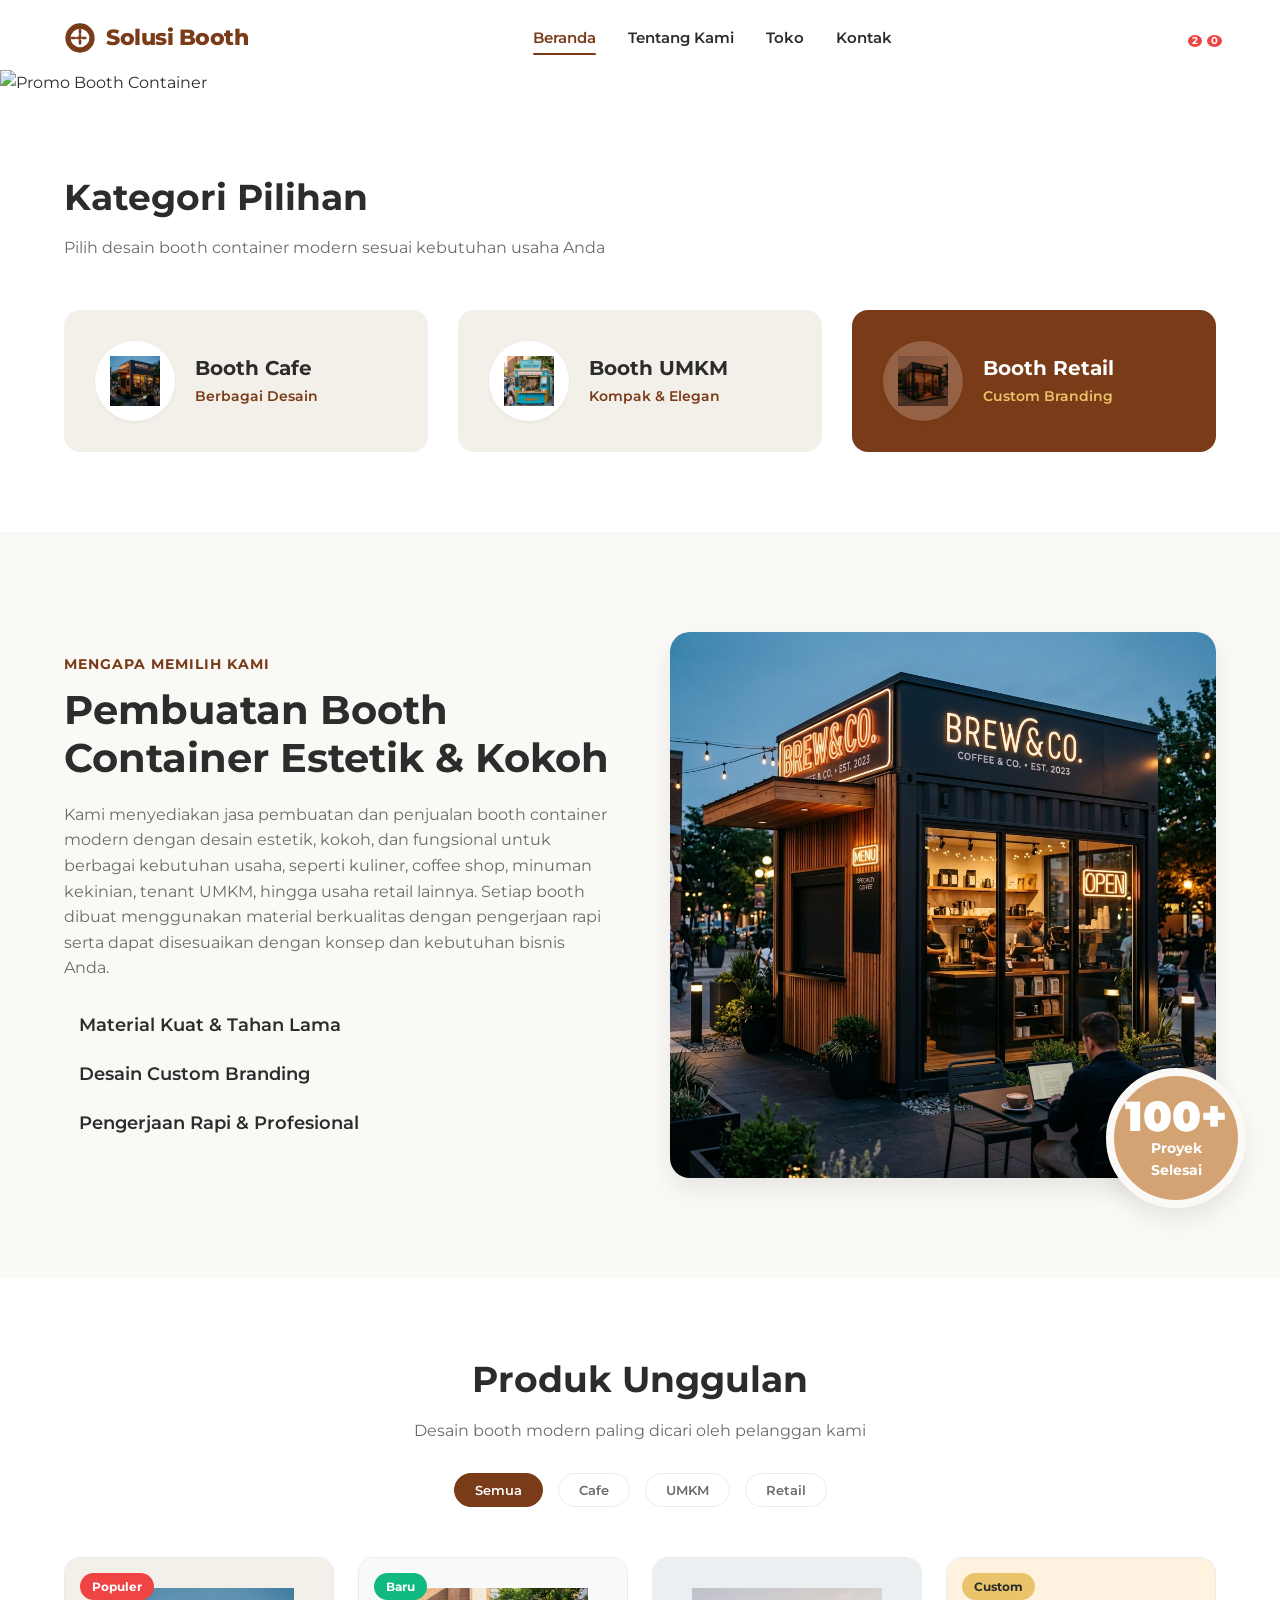
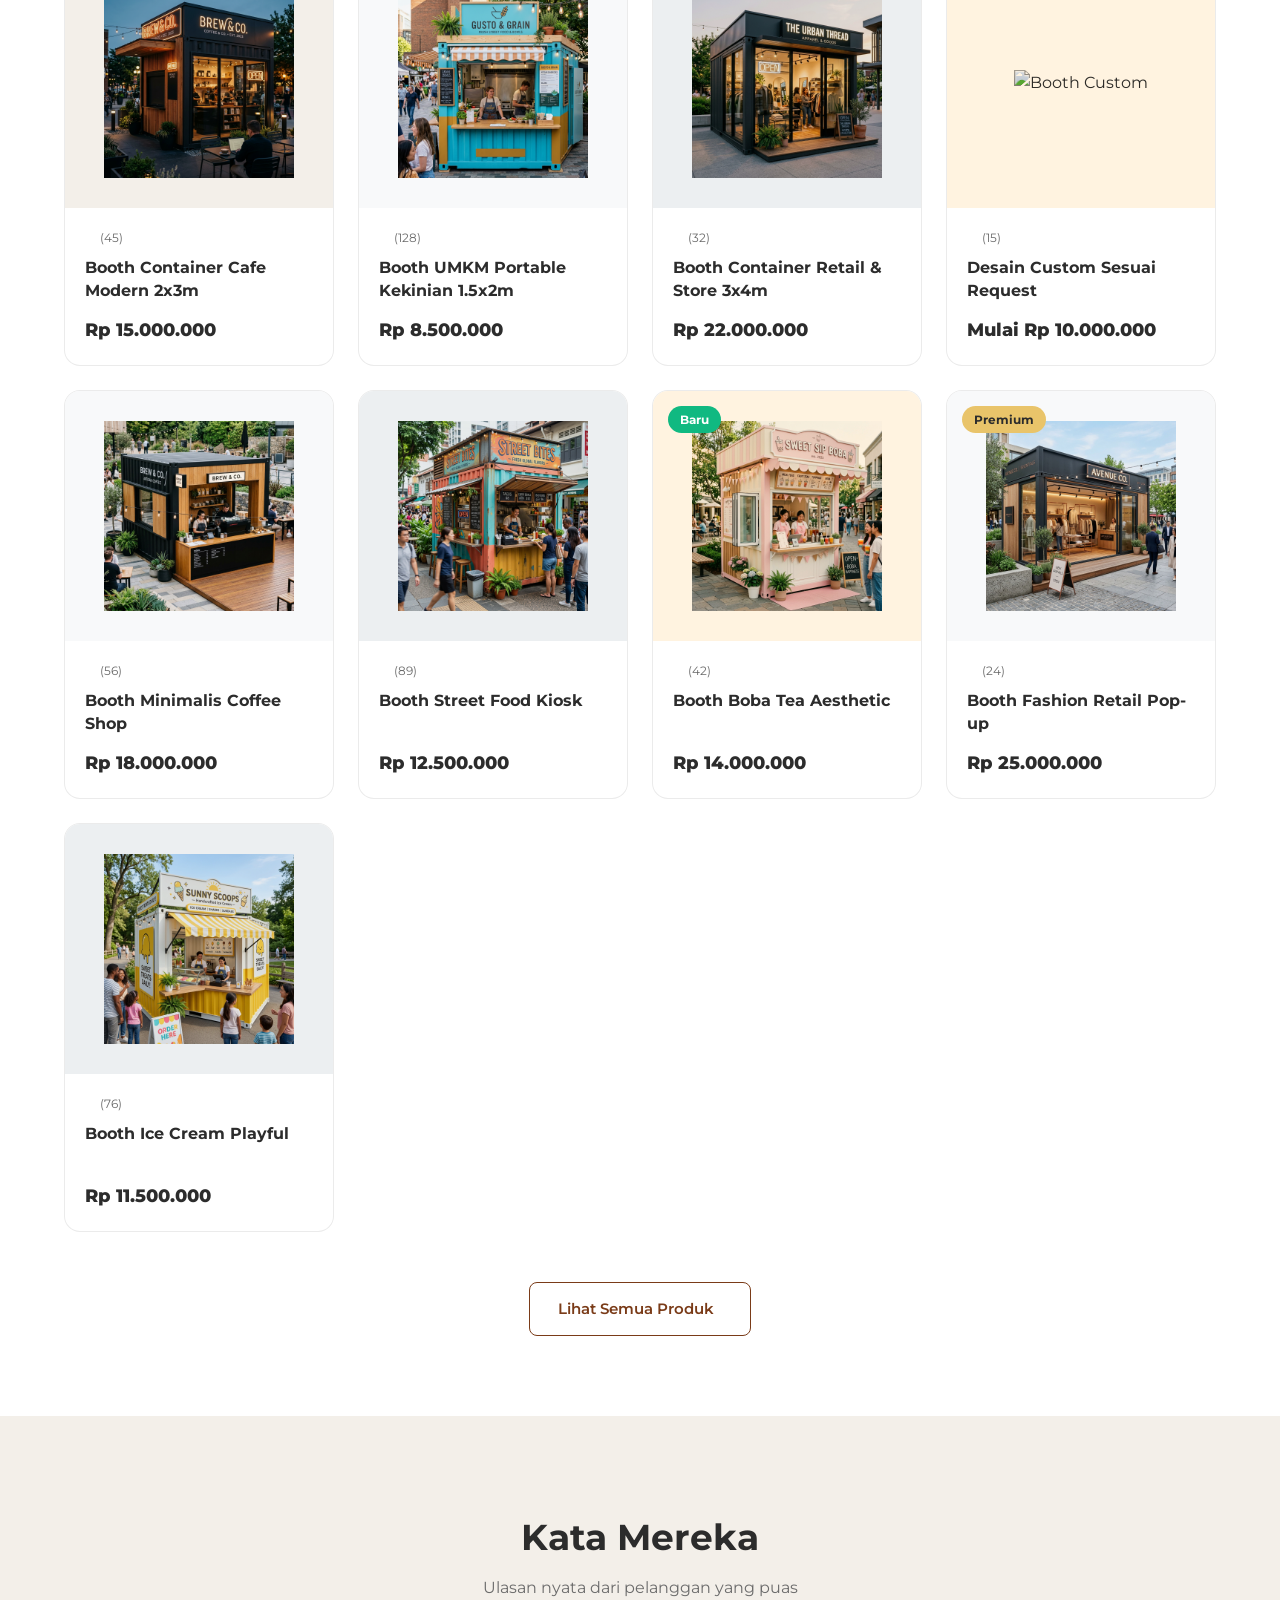
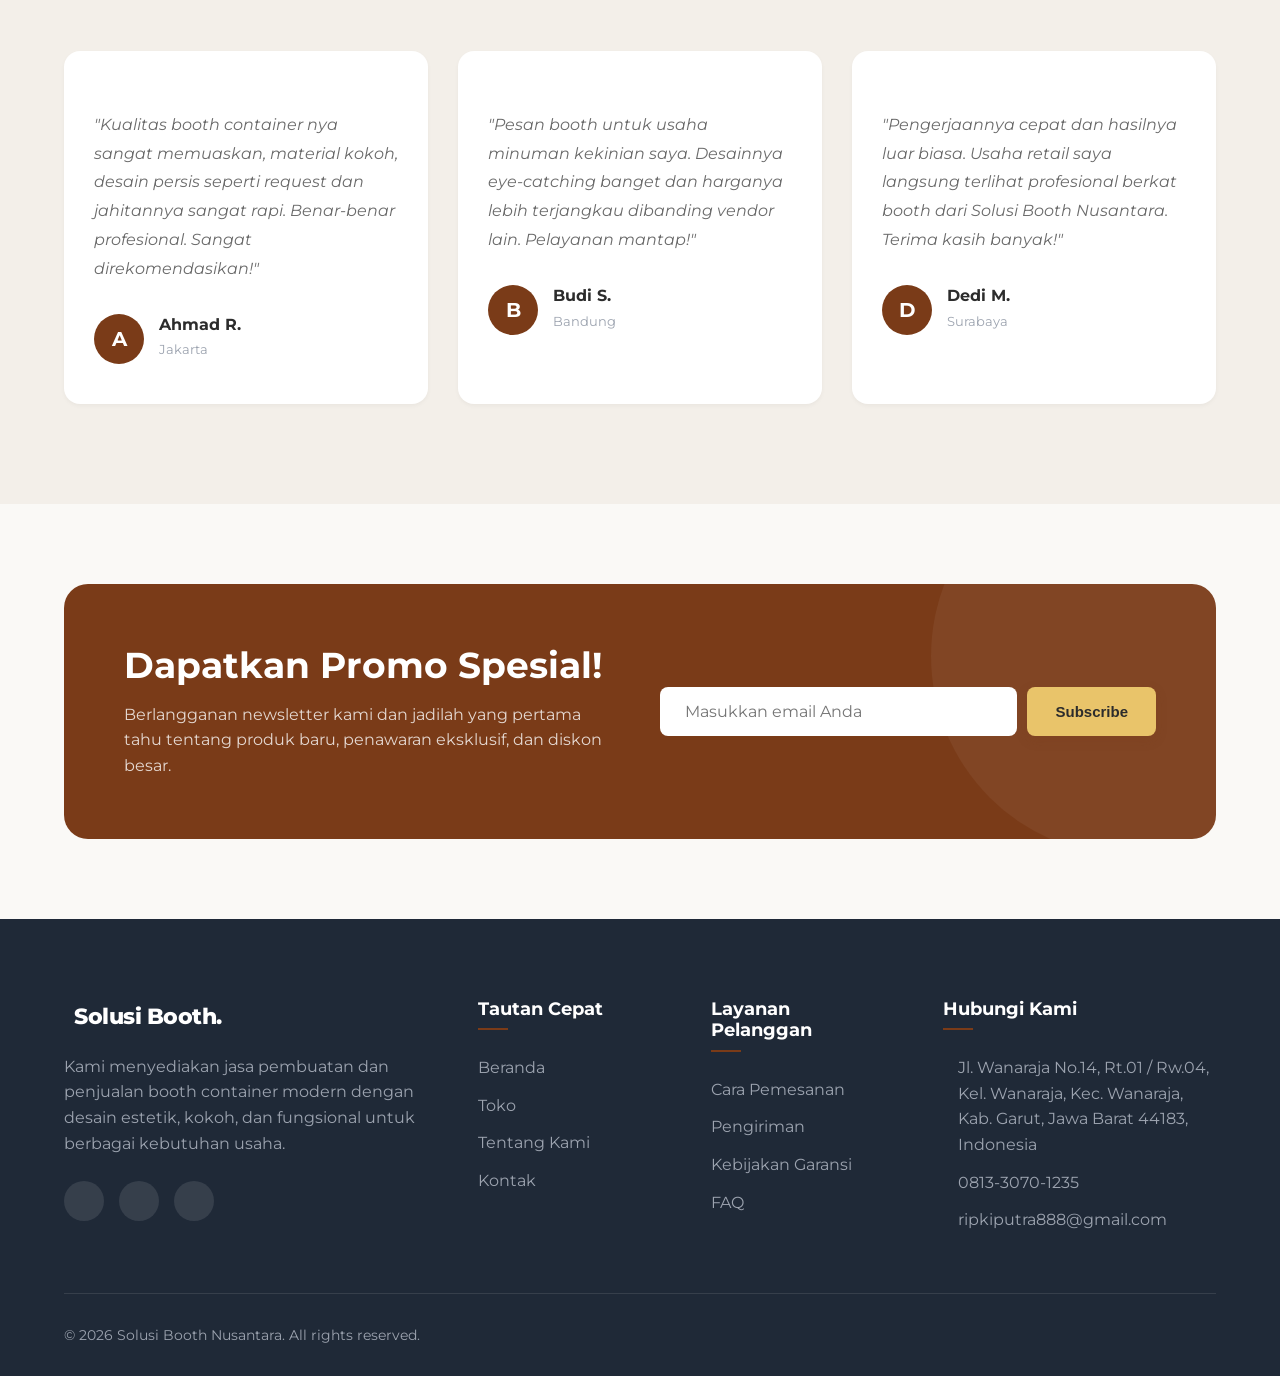
==== commit ad3c754e: "nn" ====
--- a/index.html
+++ b/index.html
@@ -4,7 +4,7 @@
 <head>
     <meta charset="UTF-8">
     <meta name="viewport" content="width=device-width, initial-scale=1.0">
-    <title>Sepatu & Jaket Kulit Garut | Premium Leather Goods</title>
+    <title>Solusi Booth Nusantara | Penjualan Booth Container</title>
 
     <!-- Fonts -->
     <link rel="preconnect" href="https://fonts.googleapis.com">
@@ -31,7 +31,7 @@
                         d="M12 2C6.48 2 2 6.48 2 12s4.48 10 10 10 10-4.48 10-10S17.52 2 12 2zm0 18c-4.41 0-8-3.59-8-8s3.59-8 8-8 8 3.59 8 8-3.59 8-8 8z" />
                     <path d="M12 6v12M6 12h12" stroke-dasharray="2 2" />
                 </svg>
-                <span class="logo-text">KulitGarut.</span>
+                <span class="logo-text">Solusi Booth</span>
             </a>
 
             <nav class="main-nav" id="mainNav">
@@ -76,7 +76,8 @@
 
     <!-- Hero Section -->
     <section id="beranda" style="padding-top: 70px; background: var(--bg-surface);">
-        <img src="images/hero-banner.png" alt="Promo Sepatu dan Jaket Kulit" style="width: 100%; display: block; object-fit: cover;">
+        <img src="images/booth_hero.png" alt="Promo Booth Container"
+            style="width: 100%; display: block; object-fit: cover;">
     </section>
 
     <!-- Kategori Section -->
@@ -84,34 +85,34 @@
         <div class="container">
             <div class="section-header reveal-up">
                 <h2>Kategori Pilihan</h2>
-                <p>Temukan koleksi kulit terbaik sesuai kebutuhan Anda</p>
+                <p>Pilih desain booth container modern sesuai kebutuhan usaha Anda</p>
             </div>
             <div class="category-grid">
                 <a href="#produk" class="category-card reveal-up" style="transition-delay: 100ms;">
                     <div class="category-img">
-                        <img src="images/product-shoes.png" alt="Sepatu Kulit">
+                        <img src="images/booth_cafe.png" alt="Booth Cafe">
                     </div>
                     <div class="category-content">
-                        <h3>Sepatu Kulit</h3>
-                        <span>120+ Produk <i class="ph ph-arrow-right"></i></span>
+                        <h3>Booth Cafe</h3>
+                        <span>Berbagai Desain <i class="ph ph-arrow-right"></i></span>
                     </div>
                 </a>
                 <a href="#produk" class="category-card reveal-up" style="transition-delay: 200ms;">
                     <div class="category-img">
-                        <img src="images/product-jacket.png" alt="Jaket Kulit">
+                        <img src="images/booth_umkm.png" alt="Booth UMKM">
                     </div>
                     <div class="category-content">
-                        <h3>Jaket Kulit</h3>
-                        <span>80+ Produk <i class="ph ph-arrow-right"></i></span>
+                        <h3>Booth UMKM</h3>
+                        <span>Kompak & Elegan <i class="ph ph-arrow-right"></i></span>
                     </div>
                 </a>
                 <a href="#paket-usaha" class="category-card highlight-cat reveal-up" style="transition-delay: 300ms;">
                     <div class="category-img">
-                        <img src="images/hero-composition.png" alt="Paket Usaha">
+                        <img src="images/booth_retail.png" alt="Booth Retail">
                     </div>
                     <div class="category-content">
-                        <h3>Paket Usaha</h3>
-                        <span>Harga Reseller <i class="ph ph-arrow-right"></i></span>
+                        <h3>Booth Retail</h3>
+                        <span>Custom Branding <i class="ph ph-arrow-right"></i></span>
                     </div>
                 </a>
             </div>
@@ -124,20 +125,23 @@
             <div class="wcu-grid">
                 <div class="wcu-text reveal-left">
                     <span class="sub-heading">MENGAPA MEMILIH KAMI</span>
-                    <h2>Kualitas Terbaik Langsung Dari Pengrajin</h2>
-                    <p>Kami tidak hanya menjual produk, tapi sebuah karya seni dari pengrajin kulit Garut yang
-                        diwariskan turun-temurun.</p>
+                    <h2>Pembuatan Booth Container Estetik & Kokoh</h2>
+                    <p>Kami menyediakan jasa pembuatan dan penjualan booth container modern dengan desain estetik,
+                        kokoh, dan fungsional untuk berbagai kebutuhan usaha, seperti kuliner, coffee shop, minuman
+                        kekinian, tenant UMKM, hingga usaha retail lainnya. Setiap booth dibuat menggunakan material
+                        berkualitas dengan pengerjaan rapi serta dapat disesuaikan dengan konsep dan kebutuhan bisnis
+                        Anda.</p>
                     <ul class="wcu-list">
-                        <li><i class="ph-fill ph-check-circle"></i> 100% Kulit Domba & Sapi Asli</li>
-                        <li><i class="ph-fill ph-check-circle"></i> Jahitan Rapi & Kuat (Garansi 1 Tahun)</li>
-                        <li><i class="ph-fill ph-check-circle"></i> Bisa Custom Ukuran & Model</li>
+                        <li><i class="ph-fill ph-check-circle"></i> Material Kuat & Tahan Lama</li>
+                        <li><i class="ph-fill ph-check-circle"></i> Desain Custom Branding</li>
+                        <li><i class="ph-fill ph-check-circle"></i> Pengerjaan Rapi & Profesional</li>
                     </ul>
                 </div>
                 <div class="wcu-image reveal-right">
-                    <img src="images/man-leather-jacket.png" alt="Pengrajin Kulit">
+                    <img src="images/booth_cafe.png" alt="Booth Container Modern">
                     <div class="experience-badge">
-                        <span class="number">10</span>
-                        <span class="text">Tahun<br>Pengalaman</span>
+                        <span class="number">100+</span>
+                        <span class="text">Proyek<br>Selesai</span>
                     </div>
                 </div>
             </div>
@@ -148,23 +152,23 @@
     <section class="products-section" id="produk">
         <div class="container">
             <div class="section-header text-center reveal-up">
-                <h2>Produk Terlaris</h2>
-                <p>Koleksi paling dicari oleh pelanggan setia kami</p>
+                <h2>Produk Unggulan</h2>
+                <p>Desain booth modern paling dicari oleh pelanggan kami</p>
 
                 <div class="product-filters">
                     <button class="filter-btn active">Semua</button>
-                    <button class="filter-btn">Sepatu</button>
-                    <button class="filter-btn">Jaket</button>
-                    <button class="filter-btn">Paket Usaha</button>
+                    <button class="filter-btn">Cafe</button>
+                    <button class="filter-btn">UMKM</button>
+                    <button class="filter-btn">Retail</button>
                 </div>
             </div>
 
             <div class="product-grid">
                 <!-- Product 1 -->
                 <div class="product-card-modern reveal-up">
-                    <div class="product-badge discount">-50%</div>
+                    <div class="product-badge discount">Populer</div>
                     <div class="product-img-box">
-                        <img src="images/product-shoes.png" alt="Sepatu Kulit Pantofel">
+                        <img src="images/booth_cafe.png" alt="Booth Cafe Container">
                         <div class="product-actions">
                             <button class="action-btn" onclick="window.location.href='product-detail.html'"><i
                                     class="ph ph-eye"></i></button>
@@ -179,10 +183,9 @@
                                 class="ph-fill ph-star-half"></i>
                             <span>(45)</span>
                         </div>
-                        <h3><a href="product-detail.html">Sepatu Kulit Formal Pria Premium</a></h3>
-                        <div class="price-wrap">
-                            <span class="price-new">Rp 350.000</span>
-                            <span class="price-old">Rp 700.000</span>
+                        <h3><a href="product-detail.html">Booth Container Cafe Modern 2x3m</a></h3>
+                        <div class="price-wrap">
+                            <span class="price-new">Rp 15.000.000</span>
                         </div>
                     </div>
                 </div>
@@ -191,7 +194,7 @@
                 <div class="product-card-modern reveal-up" style="transition-delay: 100ms;">
                     <div class="product-badge new">Baru</div>
                     <div class="product-img-box" style="background-color: #F8F9FA;">
-                        <img src="images/product-jacket.png" alt="Jaket Kulit">
+                        <img src="images/booth_umkm.png" alt="Booth UMKM">
                         <div class="product-actions">
                             <button class="action-btn" onclick="window.location.href='product-detail.html'"><i
                                     class="ph ph-eye"></i></button>
@@ -206,9 +209,9 @@
                                 class="ph-fill ph-star"></i>
                             <span>(128)</span>
                         </div>
-                        <h3><a href="product-detail.html">Jaket Kulit Domba Asli Garut Klasik</a></h3>
-                        <div class="price-wrap">
-                            <span class="price-new">Rp 1.500.000</span>
+                        <h3><a href="product-detail.html">Booth UMKM Portable Kekinian 1.5x2m</a></h3>
+                        <div class="price-wrap">
+                            <span class="price-new">Rp 8.500.000</span>
                         </div>
                     </div>
                 </div>
@@ -216,8 +219,7 @@
                 <!-- Product 3 -->
                 <div class="product-card-modern reveal-up" style="transition-delay: 200ms;">
                     <div class="product-img-box" style="background-color: #ECEFF1;">
-                        <img src="images/product-shoes.png" alt="Sepatu Casual"
-                            style="filter: brightness(0.8) sepia(0.5);">
+                        <img src="images/booth_retail.png" alt="Booth Retail">
                         <div class="product-actions">
                             <button class="action-btn" onclick="window.location.href='product-detail.html'"><i
                                     class="ph ph-eye"></i></button>
@@ -231,19 +233,18 @@
                                 class="ph-fill ph-star"></i><i class="ph-fill ph-star"></i><i class="ph ph-star"></i>
                             <span>(32)</span>
                         </div>
-                        <h3><a href="product-detail.html">Sepatu Kulit Casual Slip-on</a></h3>
-                        <div class="price-wrap">
-                            <span class="price-new">Rp 280.000</span>
-                            <span class="price-old">Rp 350.000</span>
+                        <h3><a href="product-detail.html">Booth Container Retail & Store 3x4m</a></h3>
+                        <div class="price-wrap">
+                            <span class="price-new">Rp 22.000.000</span>
                         </div>
                     </div>
                 </div>
 
                 <!-- Product 4 -->
                 <div class="product-card-modern reveal-up" style="transition-delay: 300ms;">
-                    <div class="product-badge special">Paket Usaha</div>
+                    <div class="product-badge special">Custom</div>
                     <div class="product-img-box" style="background-color: #FFF3E0;">
-                        <img src="images/product-shoes.png" alt="Paket Usaha" style="transform: scale(1.1);">
+                        <img src="images/booth_hero.png" alt="Booth Custom">
                         <div class="product-actions">
                             <button class="action-btn" onclick="window.location.href='product-detail.html'"><i
                                     class="ph ph-eye"></i></button>
@@ -258,12 +259,130 @@
                                 class="ph-fill ph-star"></i>
                             <span>(15)</span>
                         </div>
-                        <h3><a href="product-detail.html">Paket Reseller Sepatu Kulit 10 Pcs</a></h3>
-                        <div class="price-wrap">
-                            <span class="price-new">Rp 1.500.000</span>
-                        </div>
-                    </div>
-                </div>
+                        <h3><a href="product-detail.html">Desain Custom Sesuai Request</a></h3>
+                        <div class="price-wrap">
+                            <span class="price-new">Mulai Rp 10.000.000</span>
+                        </div>
+                    </div>
+                </div>
+
+                <!-- Product 5 -->
+                <div class="product-card-modern reveal-up">
+                    <div class="product-img-box" style="background-color: #F8F9FA;">
+                        <img src="images/booth_minimalist_coffee.png" alt="Booth Coffee Minimalist">
+                        <div class="product-actions">
+                            <button class="action-btn" onclick="window.location.href='product-detail.html'"><i
+                                    class="ph ph-eye"></i></button>
+                            <button class="action-btn"><i class="ph ph-heart"></i></button>
+                            <button class="action-btn add-to-cart-btn"><i class="ph ph-shopping-cart"></i></button>
+                        </div>
+                    </div>
+                    <div class="product-info-modern">
+                        <div class="rating">
+                            <i class="ph-fill ph-star"></i><i class="ph-fill ph-star"></i><i class="ph-fill ph-star"></i><i class="ph-fill ph-star"></i><i class="ph-fill ph-star"></i>
+                            <span>(56)</span>
+                        </div>
+                        <h3><a href="product-detail.html">Booth Minimalis Coffee Shop</a></h3>
+                        <div class="price-wrap">
+                            <span class="price-new">Rp 18.000.000</span>
+                        </div>
+                    </div>
+                </div>
+
+                <!-- Product 6 -->
+                <div class="product-card-modern reveal-up" style="transition-delay: 100ms;">
+                    <div class="product-img-box" style="background-color: #ECEFF1;">
+                        <img src="images/booth_street_food.png" alt="Booth Street Food">
+                        <div class="product-actions">
+                            <button class="action-btn" onclick="window.location.href='product-detail.html'"><i
+                                    class="ph ph-eye"></i></button>
+                            <button class="action-btn"><i class="ph ph-heart"></i></button>
+                            <button class="action-btn add-to-cart-btn"><i class="ph ph-shopping-cart"></i></button>
+                        </div>
+                    </div>
+                    <div class="product-info-modern">
+                        <div class="rating">
+                            <i class="ph-fill ph-star"></i><i class="ph-fill ph-star"></i><i class="ph-fill ph-star"></i><i class="ph-fill ph-star"></i><i class="ph-fill ph-star-half"></i>
+                            <span>(89)</span>
+                        </div>
+                        <h3><a href="product-detail.html">Booth Street Food Kiosk</a></h3>
+                        <div class="price-wrap">
+                            <span class="price-new">Rp 12.500.000</span>
+                        </div>
+                    </div>
+                </div>
+
+                <!-- Product 7 -->
+                <div class="product-card-modern reveal-up" style="transition-delay: 200ms;">
+                    <div class="product-badge new">Baru</div>
+                    <div class="product-img-box" style="background-color: #FFF3E0;">
+                        <img src="images/booth_boba_tea.png" alt="Booth Boba Tea">
+                        <div class="product-actions">
+                            <button class="action-btn" onclick="window.location.href='product-detail.html'"><i
+                                    class="ph ph-eye"></i></button>
+                            <button class="action-btn"><i class="ph ph-heart"></i></button>
+                            <button class="action-btn add-to-cart-btn"><i class="ph ph-shopping-cart"></i></button>
+                        </div>
+                    </div>
+                    <div class="product-info-modern">
+                        <div class="rating">
+                            <i class="ph-fill ph-star"></i><i class="ph-fill ph-star"></i><i class="ph-fill ph-star"></i><i class="ph-fill ph-star"></i><i class="ph-fill ph-star"></i>
+                            <span>(42)</span>
+                        </div>
+                        <h3><a href="product-detail.html">Booth Boba Tea Aesthetic</a></h3>
+                        <div class="price-wrap">
+                            <span class="price-new">Rp 14.000.000</span>
+                        </div>
+                    </div>
+                </div>
+
+                <!-- Product 8 -->
+                <div class="product-card-modern reveal-up" style="transition-delay: 300ms;">
+                    <div class="product-badge special">Premium</div>
+                    <div class="product-img-box" style="background-color: #F8F9FA;">
+                        <img src="images/booth_fashion_retail.png" alt="Booth Fashion Retail">
+                        <div class="product-actions">
+                            <button class="action-btn" onclick="window.location.href='product-detail.html'"><i
+                                    class="ph ph-eye"></i></button>
+                            <button class="action-btn"><i class="ph ph-heart"></i></button>
+                            <button class="action-btn add-to-cart-btn"><i class="ph ph-shopping-cart"></i></button>
+                        </div>
+                    </div>
+                    <div class="product-info-modern">
+                        <div class="rating">
+                            <i class="ph-fill ph-star"></i><i class="ph-fill ph-star"></i><i class="ph-fill ph-star"></i><i class="ph-fill ph-star"></i><i class="ph-fill ph-star"></i>
+                            <span>(24)</span>
+                        </div>
+                        <h3><a href="product-detail.html">Booth Fashion Retail Pop-up</a></h3>
+                        <div class="price-wrap">
+                            <span class="price-new">Rp 25.000.000</span>
+                        </div>
+                    </div>
+                </div>
+
+                <!-- Product 9 -->
+                <div class="product-card-modern reveal-up">
+                    <div class="product-img-box" style="background-color: #ECEFF1;">
+                        <img src="images/booth_ice_cream.png" alt="Booth Ice Cream">
+                        <div class="product-actions">
+                            <button class="action-btn" onclick="window.location.href='product-detail.html'"><i
+                                    class="ph ph-eye"></i></button>
+                            <button class="action-btn"><i class="ph ph-heart"></i></button>
+                            <button class="action-btn add-to-cart-btn"><i class="ph ph-shopping-cart"></i></button>
+                        </div>
+                    </div>
+                    <div class="product-info-modern">
+                        <div class="rating">
+                            <i class="ph-fill ph-star"></i><i class="ph-fill ph-star"></i><i class="ph-fill ph-star"></i><i class="ph-fill ph-star"></i><i class="ph-fill ph-star-half"></i>
+                            <span>(76)</span>
+                        </div>
+                        <h3><a href="product-detail.html">Booth Ice Cream Playful</a></h3>
+                        <div class="price-wrap">
+                            <span class="price-new">Rp 11.500.000</span>
+                        </div>
+                    </div>
+                </div>
+
             </div>
 
             <div class="view-all-wrap reveal-up">
@@ -286,8 +405,9 @@
                         <i class="ph-fill ph-star"></i><i class="ph-fill ph-star"></i><i class="ph-fill ph-star"></i><i
                             class="ph-fill ph-star"></i><i class="ph-fill ph-star"></i>
                     </div>
-                    <p class="review-text">"Kualitas jaket kulitnya sangat memuaskan, bahannya lentur, ukurannya pas dan
-                        jahitannya sangat rapi. Benar-benar kerajinan Garut asli. Sangat direkomendasikan!"</p>
+                    <p class="review-text">"Kualitas booth container nya sangat memuaskan, material kokoh, desain persis
+                        seperti request dan jahitannya sangat rapi. Benar-benar profesional. Sangat direkomendasikan!"
+                    </p>
                     <div class="customer-info">
                         <div class="avatar">A</div>
                         <div>
@@ -302,9 +422,8 @@
                         <i class="ph-fill ph-star"></i><i class="ph-fill ph-star"></i><i class="ph-fill ph-star"></i><i
                             class="ph-fill ph-star"></i><i class="ph-fill ph-star"></i>
                     </div>
-                    <p class="review-text">"Pesan sepatu pantofel untuk kerja. Dipakai seharian tidak bikin lecet,
-                        solnya juga tidak licin. Harganya jauh lebih murah dibanding beli di mall dengan kualitas
-                        setara."</p>
+                    <p class="review-text">"Pesan booth untuk usaha minuman kekinian saya. Desainnya eye-catching banget
+                        dan harganya lebih terjangkau dibanding vendor lain. Pelayanan mantap!"</p>
                     <div class="customer-info">
                         <div class="avatar">B</div>
                         <div>
@@ -319,8 +438,8 @@
                         <i class="ph-fill ph-star"></i><i class="ph-fill ph-star"></i><i class="ph-fill ph-star"></i><i
                             class="ph-fill ph-star"></i><i class="ph-fill ph-star"></i>
                     </div>
-                    <p class="review-text">"Saya ambil paket usaha 10 pcs, barang cepat sampai dan laku keras di toko
-                        saya. Pelayanannya sangat ramah dan kooperatif. Terima kasih banyak!"</p>
+                    <p class="review-text">"Pengerjaannya cepat dan hasilnya luar biasa. Usaha retail saya langsung
+                        terlihat profesional berkat booth dari Solusi Booth Nusantara. Terima kasih banyak!"</p>
                     <div class="customer-info">
                         <div class="avatar">D</div>
                         <div>
@@ -356,10 +475,10 @@
             <div class="footer-grid">
                 <div class="footer-col brand-col">
                     <a href="#" class="logo footer-logo">
-                        <i class="ph-fill ph-bag"></i> KulitGarut.
+                        <i class="ph-fill ph-storefront"></i> Solusi Booth.
                     </a>
-                    <p>Menghadirkan mahakarya kerajinan kulit asli Garut. Kombinasi sempurna antara tradisi, kualitas,
-                        dan gaya hidup modern.</p>
+                    <p>Kami menyediakan jasa pembuatan dan penjualan booth container modern dengan desain estetik,
+                        kokoh, dan fungsional untuk berbagai kebutuhan usaha.</p>
                     <div class="social-links">
                         <a href="#"><i class="ph-fill ph-instagram-logo"></i></a>
                         <a href="#"><i class="ph-fill ph-facebook-logo"></i></a>
@@ -382,7 +501,7 @@
                     <ul>
                         <li><a href="#">Cara Pemesanan</a></li>
                         <li><a href="#">Pengiriman</a></li>
-                        <li><a href="#">Kebijakan Retur</a></li>
+                        <li><a href="#">Kebijakan Garansi</a></li>
                         <li><a href="#">FAQ</a></li>
                     </ul>
                 </div>
@@ -390,15 +509,16 @@
                 <div class="footer-col">
                     <h4>Hubungi Kami</h4>
                     <ul class="contact-list">
-                        <li><i class="ph ph-map-pin"></i> Jl. Ir. H. Juanda No.55, Sukaregang, Kab. Garut</li>
-                        <li><i class="ph ph-phone"></i> 0812-3456-7890</li>
-                        <li><i class="ph ph-envelope-simple"></i> info@kulitgarut.com</li>
+                        <li><i class="ph ph-map-pin"></i> Jl. Wanaraja No.14, Rt.01 / Rw.04, Kel. Wanaraja, Kec.
+                            Wanaraja, Kab. Garut, Jawa Barat 44183, Indonesia</li>
+                        <li><i class="ph ph-phone"></i> 0813-3070-1235</li>
+                        <li><i class="ph ph-envelope-simple"></i> ripkiputra888@gmail.com</li>
                     </ul>
                 </div>
             </div>
 
             <div class="footer-bottom">
-                <p>&copy; 2026 KulitGarut. All rights reserved.</p>
+                <p>&copy; 2026 Solusi Booth Nusantara. All rights reserved.</p>
                 <div class="payment-methods">
                     <i class="ph ph-credit-card"></i>
                     <i class="ph ph-bank"></i>
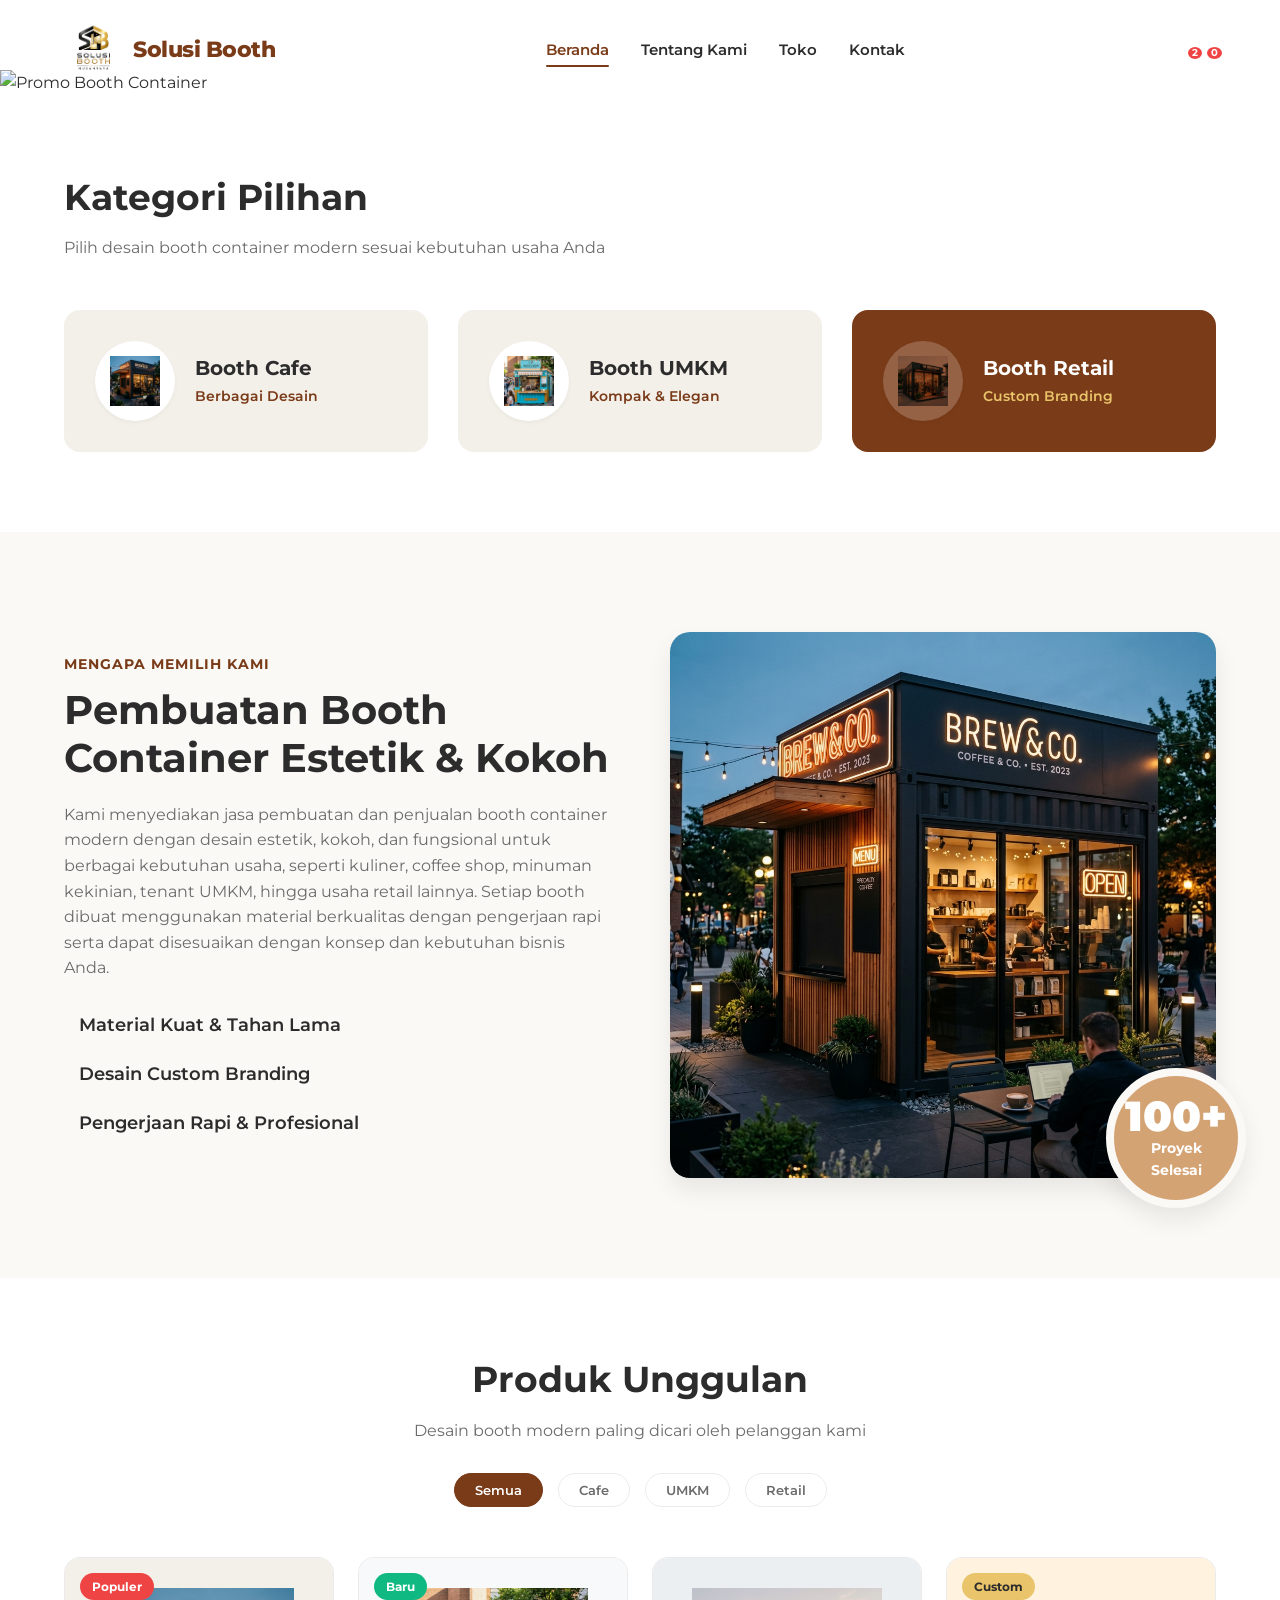
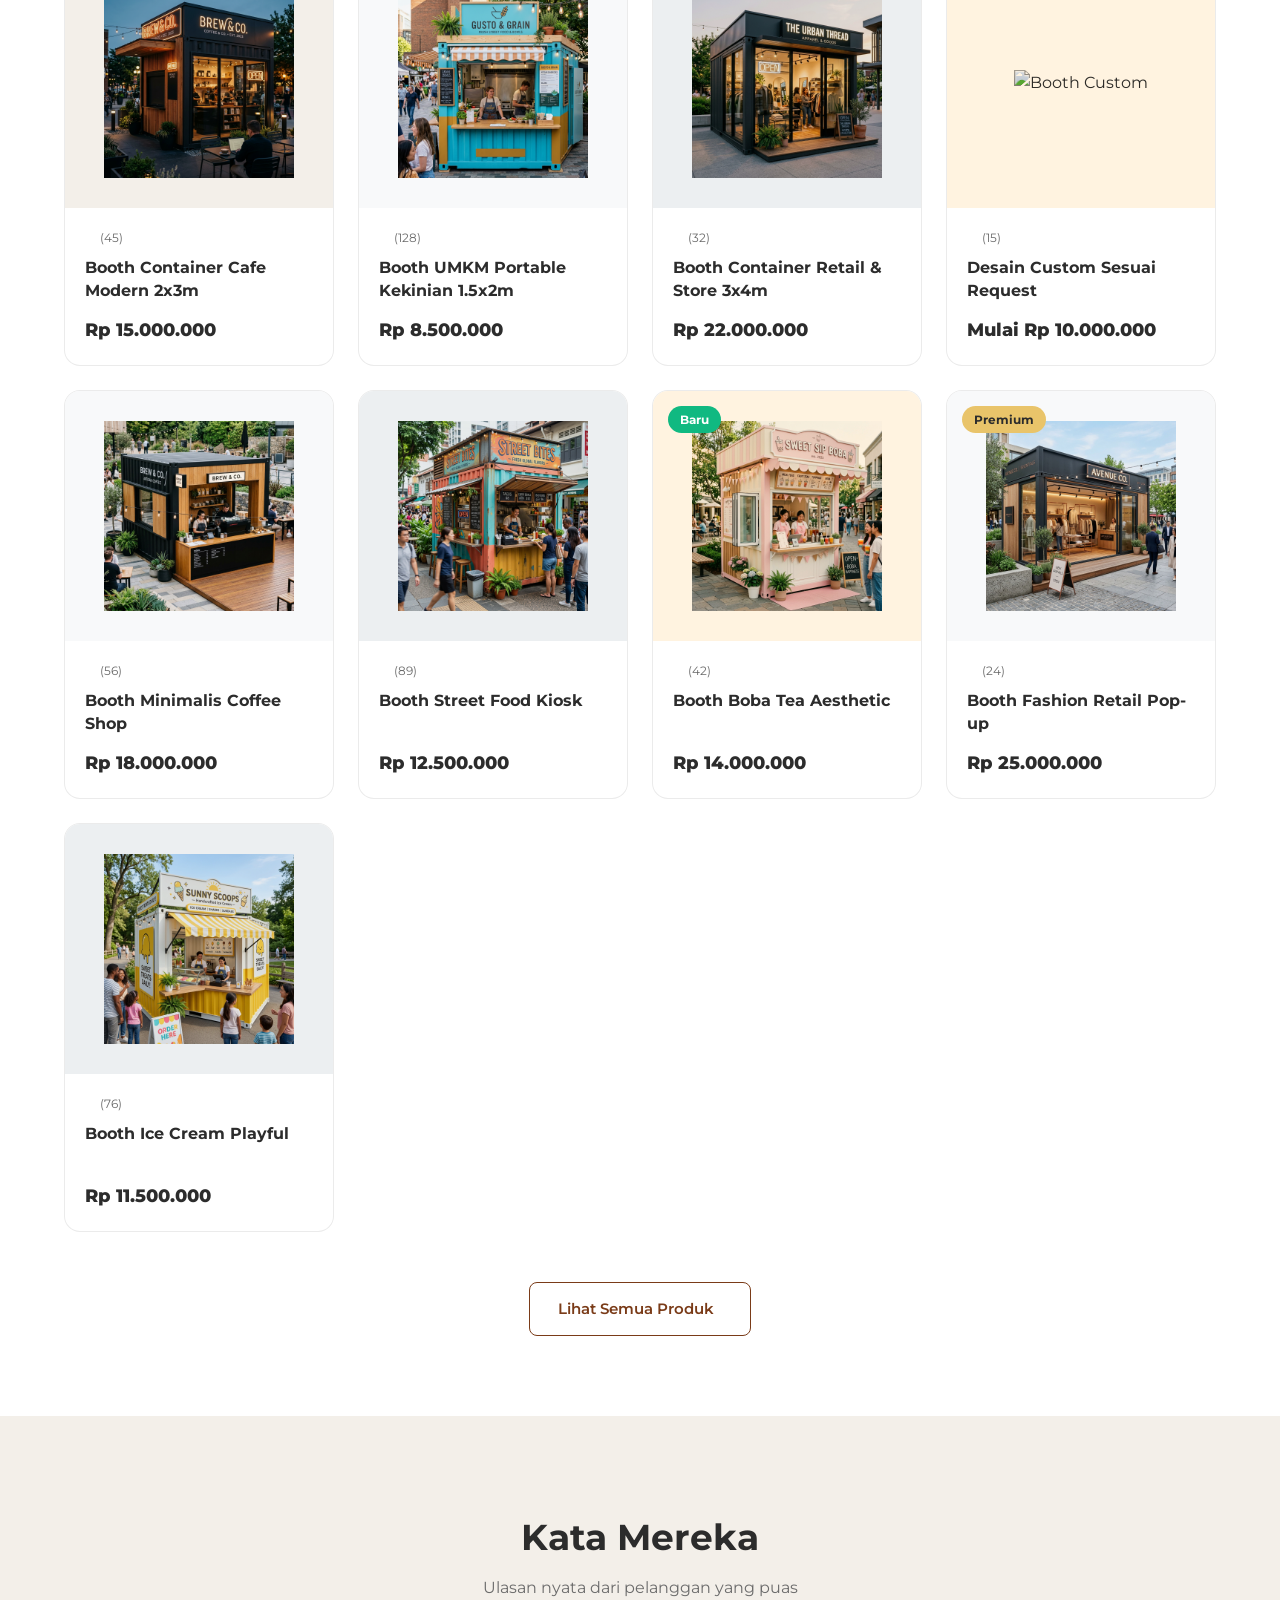
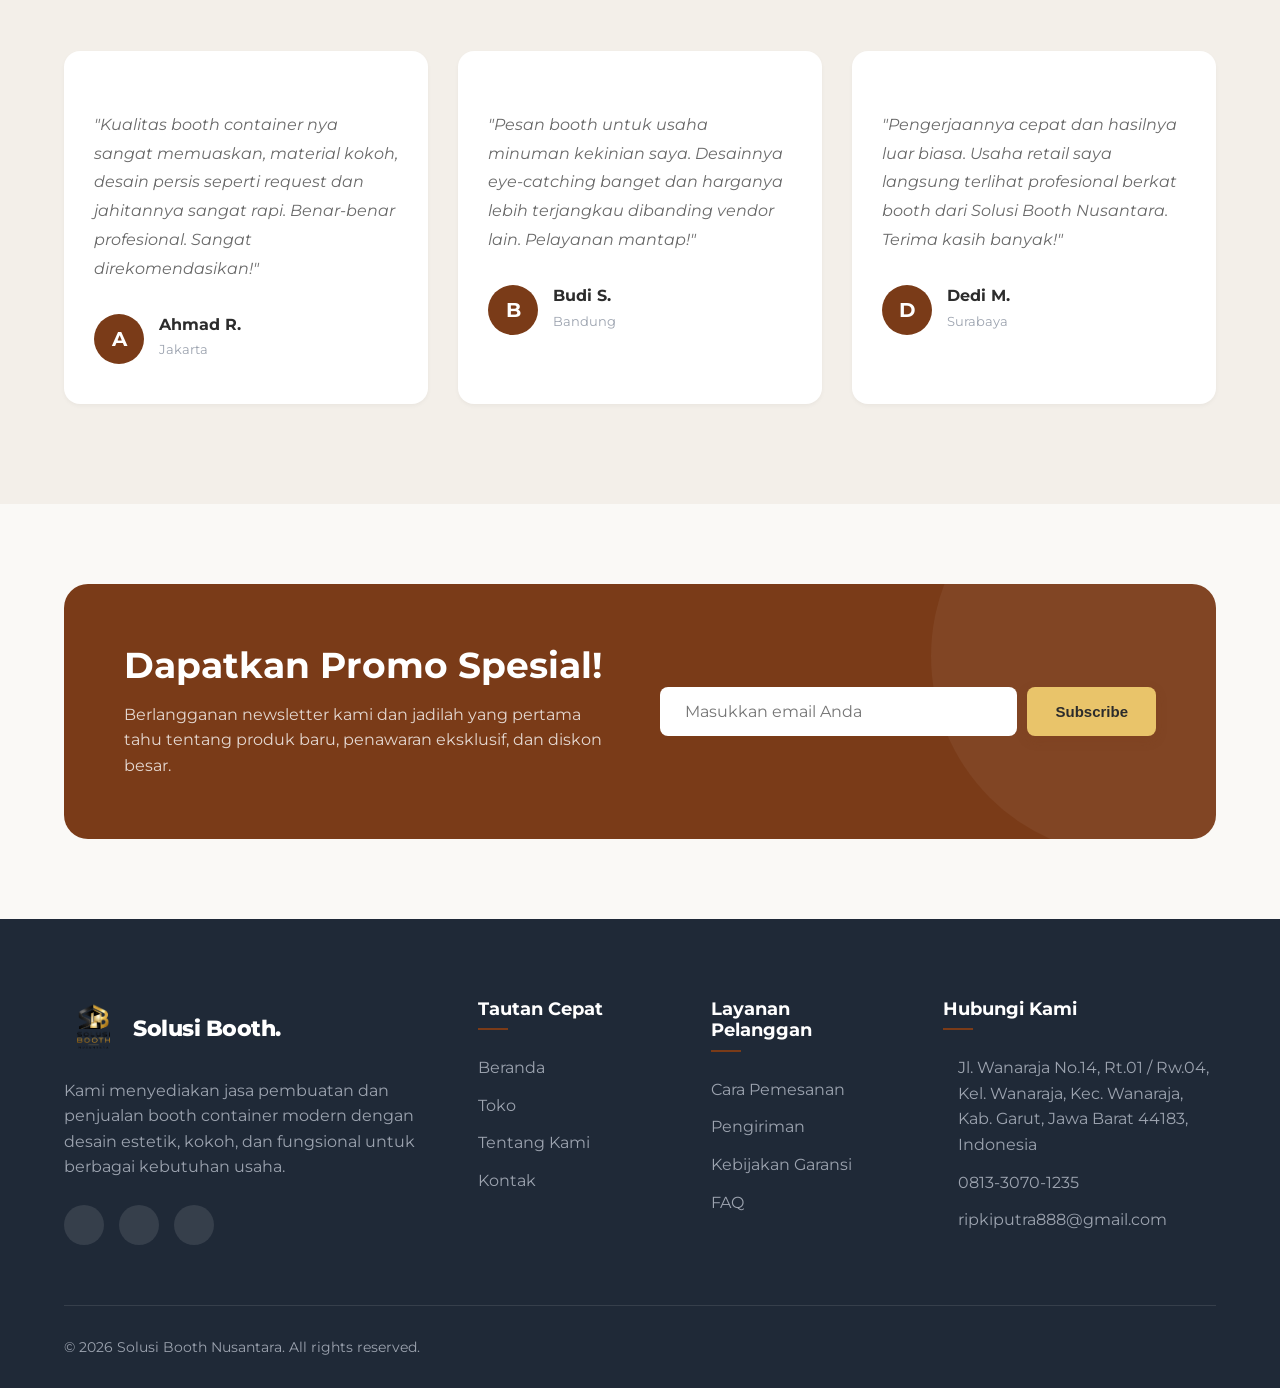
==== commit 7965774e: "updatess" ====
--- a/index.html
+++ b/index.html
@@ -25,12 +25,7 @@
     <header class="header glass-header" id="header">
         <div class="container header-container">
             <a href="#" class="logo">
-                <svg width="32" height="32" viewBox="0 0 24 24" fill="none" stroke="currentColor" stroke-width="2"
-                    stroke-linecap="round" stroke-linejoin="round" class="logo-icon">
-                    <path
-                        d="M12 2C6.48 2 2 6.48 2 12s4.48 10 10 10 10-4.48 10-10S17.52 2 12 2zm0 18c-4.41 0-8-3.59-8-8s3.59-8 8-8 8 3.59 8 8-3.59 8-8 8z" />
-                    <path d="M12 6v12M6 12h12" stroke-dasharray="2 2" />
-                </svg>
+                <img src="images/logo.png" alt="Solusi Booth Nusantara" class="logo-img">
                 <span class="logo-text">Solusi Booth</span>
             </a>
 
@@ -475,7 +470,8 @@
             <div class="footer-grid">
                 <div class="footer-col brand-col">
                     <a href="#" class="logo footer-logo">
-                        <i class="ph-fill ph-storefront"></i> Solusi Booth.
+                        <img src="images/logo.png" alt="Solusi Booth Nusantara" class="logo-img">
+                        <span>Solusi Booth.</span>
                     </a>
                     <p>Kami menyediakan jasa pembuatan dan penjualan booth container modern dengan desain estetik,
                         kokoh, dan fungsional untuk berbagai kebutuhan usaha.</p>
--- a/css/style.css
+++ b/css/style.css
@@ -180,6 +180,12 @@
     font-size: 22px;
     font-weight: 800;
     letter-spacing: -0.5px;
+}
+
+.logo-img {
+    height: 59px;
+    width: auto;
+    object-fit: contain;
 }
 
 .main-nav {
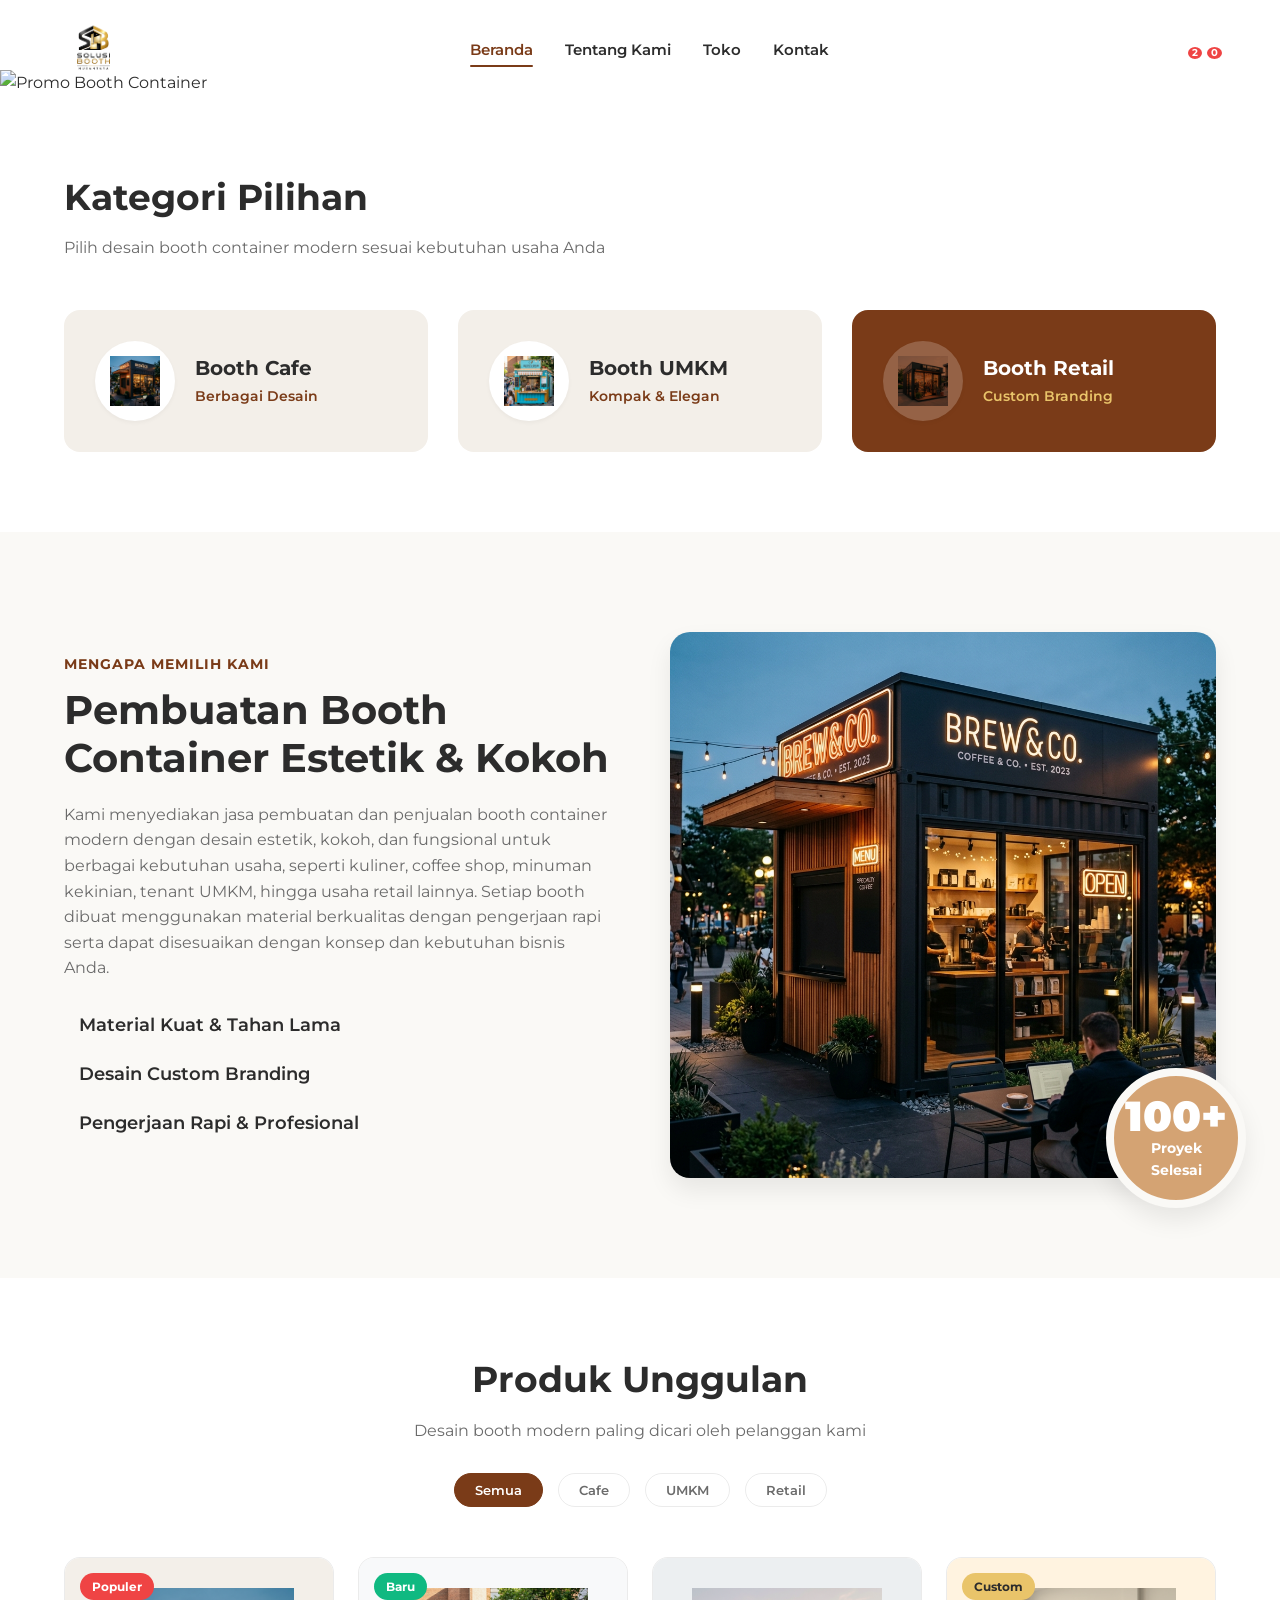
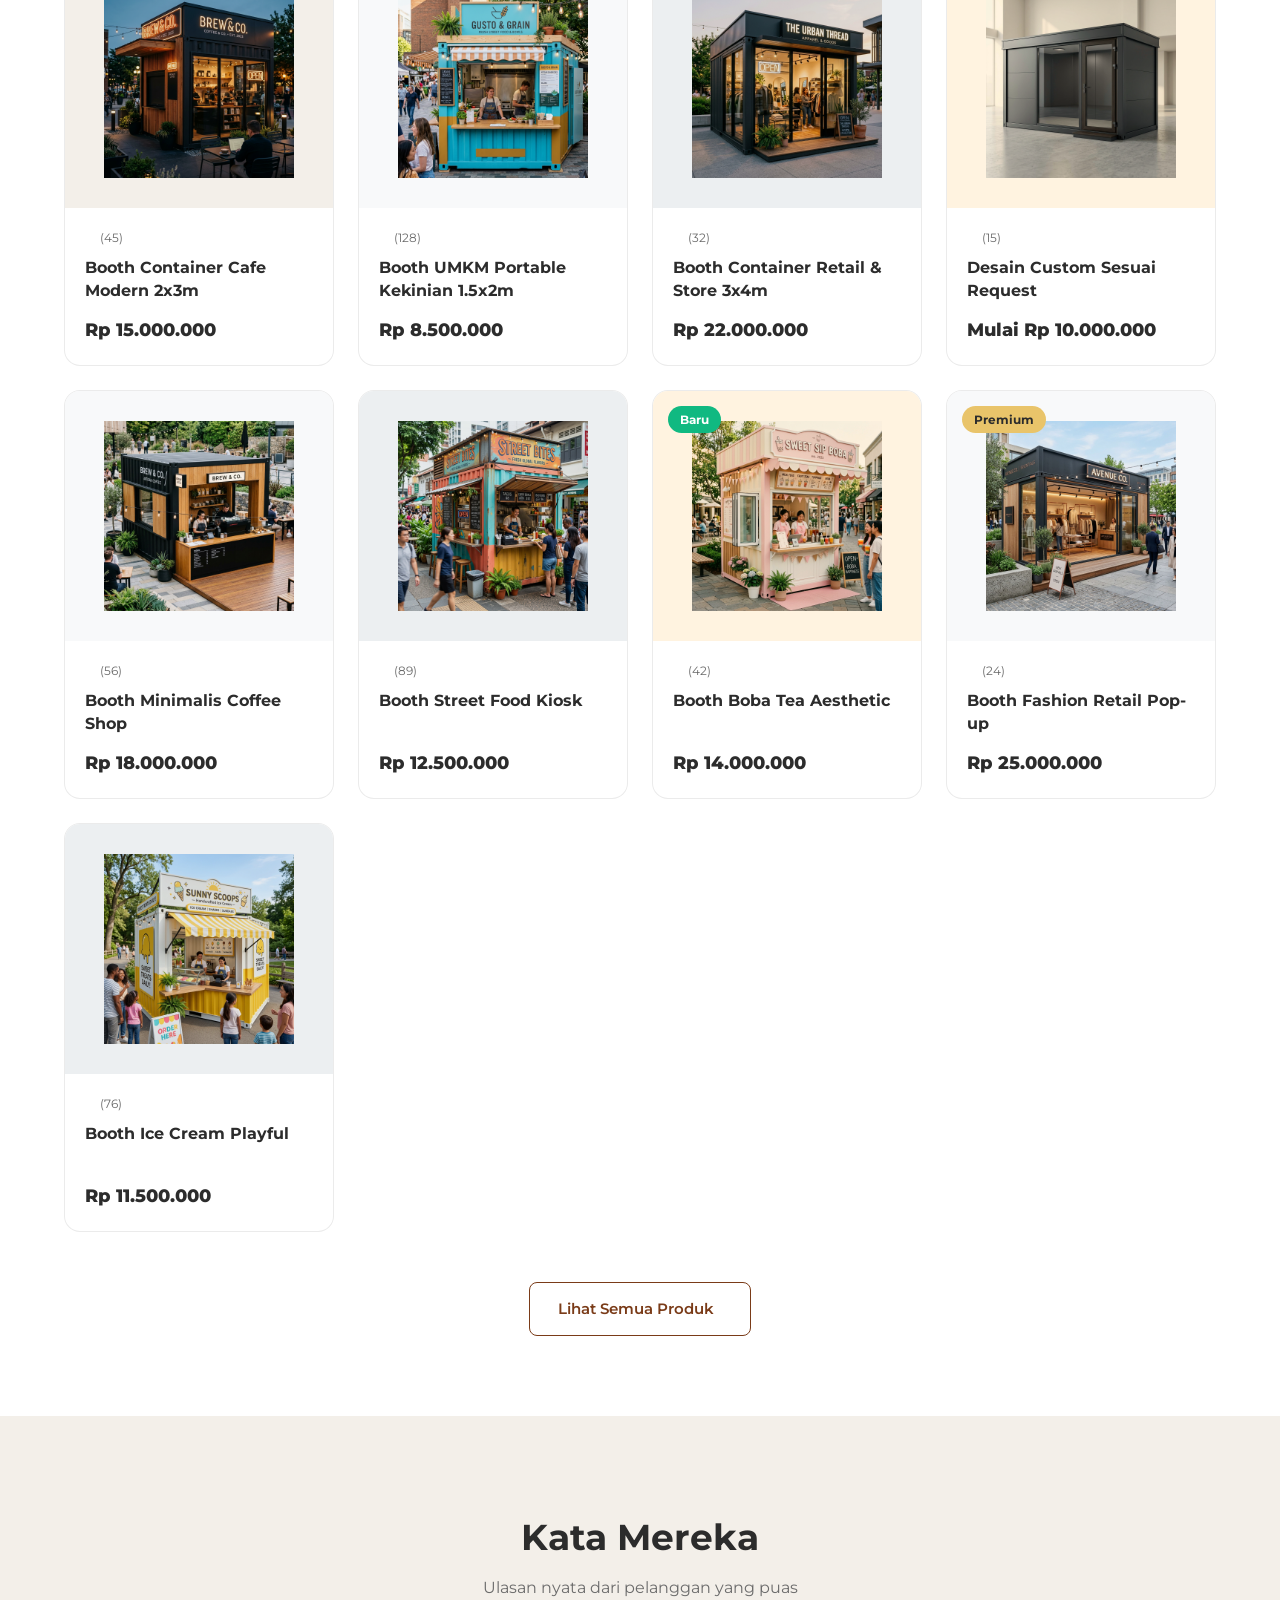
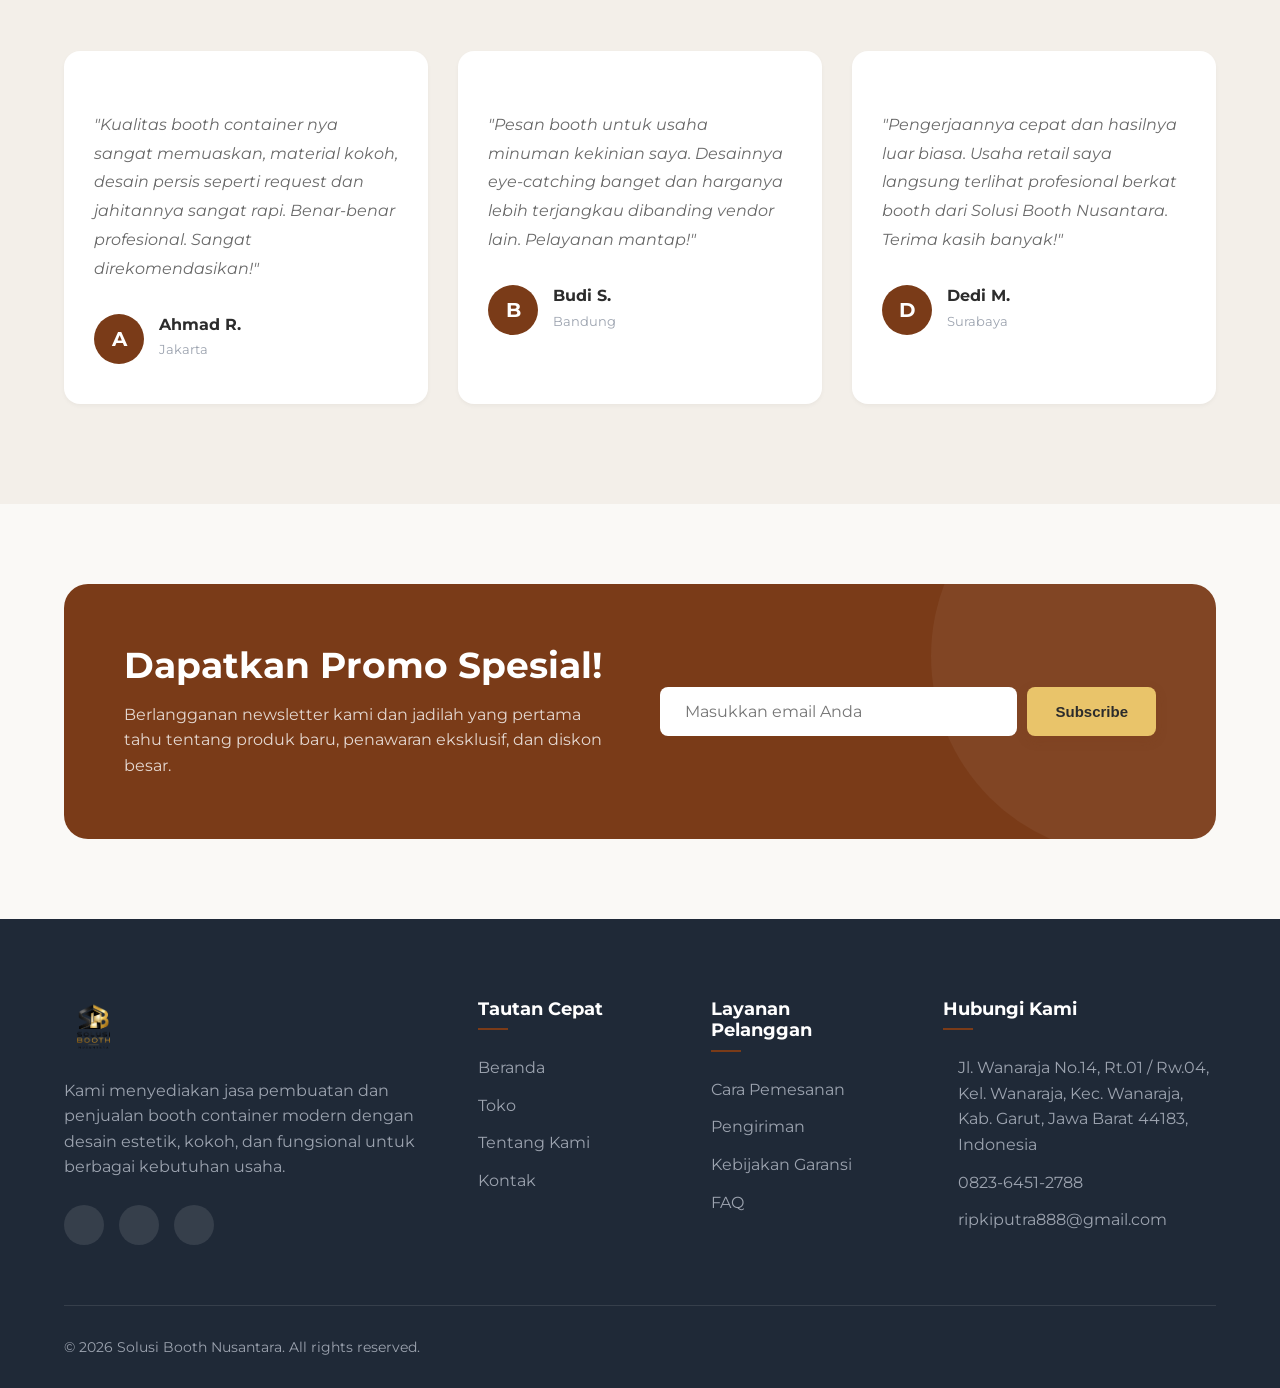
==== commit 021e58f0: "all update" ====
--- a/index.html
+++ b/index.html
@@ -26,7 +26,6 @@
         <div class="container header-container">
             <a href="#" class="logo">
                 <img src="images/logo.png" alt="Solusi Booth Nusantara" class="logo-img">
-                <span class="logo-text">Solusi Booth</span>
             </a>
 
             <nav class="main-nav" id="mainNav">
@@ -165,7 +164,7 @@
                     <div class="product-img-box">
                         <img src="images/booth_cafe.png" alt="Booth Cafe Container">
                         <div class="product-actions">
-                            <button class="action-btn" onclick="window.location.href='product-detail.html'"><i
+                            <button class="action-btn" onclick="window.location.href='product-detail.html?id=1'"><i
                                     class="ph ph-eye"></i></button>
                             <button class="action-btn"><i class="ph ph-heart"></i></button>
                             <button class="action-btn add-to-cart-btn"><i class="ph ph-shopping-cart"></i></button>
@@ -178,7 +177,7 @@
                                 class="ph-fill ph-star-half"></i>
                             <span>(45)</span>
                         </div>
-                        <h3><a href="product-detail.html">Booth Container Cafe Modern 2x3m</a></h3>
+                        <h3><a href="product-detail.html?id=1">Booth Container Cafe Modern 2x3m</a></h3>
                         <div class="price-wrap">
                             <span class="price-new">Rp 15.000.000</span>
                         </div>
@@ -191,7 +190,7 @@
                     <div class="product-img-box" style="background-color: #F8F9FA;">
                         <img src="images/booth_umkm.png" alt="Booth UMKM">
                         <div class="product-actions">
-                            <button class="action-btn" onclick="window.location.href='product-detail.html'"><i
+                            <button class="action-btn" onclick="window.location.href='product-detail.html?id=2'"><i
                                     class="ph ph-eye"></i></button>
                             <button class="action-btn"><i class="ph ph-heart"></i></button>
                             <button class="action-btn add-to-cart-btn"><i class="ph ph-shopping-cart"></i></button>
@@ -204,7 +203,7 @@
                                 class="ph-fill ph-star"></i>
                             <span>(128)</span>
                         </div>
-                        <h3><a href="product-detail.html">Booth UMKM Portable Kekinian 1.5x2m</a></h3>
+                        <h3><a href="product-detail.html?id=2">Booth UMKM Portable Kekinian 1.5x2m</a></h3>
                         <div class="price-wrap">
                             <span class="price-new">Rp 8.500.000</span>
                         </div>
@@ -216,7 +215,7 @@
                     <div class="product-img-box" style="background-color: #ECEFF1;">
                         <img src="images/booth_retail.png" alt="Booth Retail">
                         <div class="product-actions">
-                            <button class="action-btn" onclick="window.location.href='product-detail.html'"><i
+                            <button class="action-btn" onclick="window.location.href='product-detail.html?id=3'"><i
                                     class="ph ph-eye"></i></button>
                             <button class="action-btn"><i class="ph ph-heart"></i></button>
                             <button class="action-btn add-to-cart-btn"><i class="ph ph-shopping-cart"></i></button>
@@ -225,10 +224,10 @@
                     <div class="product-info-modern">
                         <div class="rating">
                             <i class="ph-fill ph-star"></i><i class="ph-fill ph-star"></i><i
-                                class="ph-fill ph-star"></i><i class="ph-fill ph-star"></i><i class="ph ph-star"></i>
+                                class="ph-fill ph-star"></i><i class="ph-fill ph-star"></i><i class="ph-fill ph-star"></i>
                             <span>(32)</span>
                         </div>
-                        <h3><a href="product-detail.html">Booth Container Retail & Store 3x4m</a></h3>
+                        <h3><a href="product-detail.html?id=3">Booth Container Retail & Store 3x4m</a></h3>
                         <div class="price-wrap">
                             <span class="price-new">Rp 22.000.000</span>
                         </div>
@@ -239,9 +238,9 @@
                 <div class="product-card-modern reveal-up" style="transition-delay: 300ms;">
                     <div class="product-badge special">Custom</div>
                     <div class="product-img-box" style="background-color: #FFF3E0;">
-                        <img src="images/booth_hero.png" alt="Booth Custom">
-                        <div class="product-actions">
-                            <button class="action-btn" onclick="window.location.href='product-detail.html'"><i
+                        <img src="images/booth_custom.png" alt="Booth Custom">
+                        <div class="product-actions">
+                            <button class="action-btn" onclick="window.location.href='product-detail.html?id=4'"><i
                                     class="ph ph-eye"></i></button>
                             <button class="action-btn"><i class="ph ph-heart"></i></button>
                             <button class="action-btn"><i class="ph ph-whatsapp-logo"></i></button>
@@ -254,7 +253,7 @@
                                 class="ph-fill ph-star"></i>
                             <span>(15)</span>
                         </div>
-                        <h3><a href="product-detail.html">Desain Custom Sesuai Request</a></h3>
+                        <h3><a href="product-detail.html?id=4">Desain Custom Sesuai Request</a></h3>
                         <div class="price-wrap">
                             <span class="price-new">Mulai Rp 10.000.000</span>
                         </div>
@@ -266,7 +265,7 @@
                     <div class="product-img-box" style="background-color: #F8F9FA;">
                         <img src="images/booth_minimalist_coffee.png" alt="Booth Coffee Minimalist">
                         <div class="product-actions">
-                            <button class="action-btn" onclick="window.location.href='product-detail.html'"><i
+                            <button class="action-btn" onclick="window.location.href='product-detail.html?id=5'"><i
                                     class="ph ph-eye"></i></button>
                             <button class="action-btn"><i class="ph ph-heart"></i></button>
                             <button class="action-btn add-to-cart-btn"><i class="ph ph-shopping-cart"></i></button>
@@ -277,7 +276,7 @@
                             <i class="ph-fill ph-star"></i><i class="ph-fill ph-star"></i><i class="ph-fill ph-star"></i><i class="ph-fill ph-star"></i><i class="ph-fill ph-star"></i>
                             <span>(56)</span>
                         </div>
-                        <h3><a href="product-detail.html">Booth Minimalis Coffee Shop</a></h3>
+                        <h3><a href="product-detail.html?id=5">Booth Minimalis Coffee Shop</a></h3>
                         <div class="price-wrap">
                             <span class="price-new">Rp 18.000.000</span>
                         </div>
@@ -289,7 +288,7 @@
                     <div class="product-img-box" style="background-color: #ECEFF1;">
                         <img src="images/booth_street_food.png" alt="Booth Street Food">
                         <div class="product-actions">
-                            <button class="action-btn" onclick="window.location.href='product-detail.html'"><i
+                            <button class="action-btn" onclick="window.location.href='product-detail.html?id=6'"><i
                                     class="ph ph-eye"></i></button>
                             <button class="action-btn"><i class="ph ph-heart"></i></button>
                             <button class="action-btn add-to-cart-btn"><i class="ph ph-shopping-cart"></i></button>
@@ -300,7 +299,7 @@
                             <i class="ph-fill ph-star"></i><i class="ph-fill ph-star"></i><i class="ph-fill ph-star"></i><i class="ph-fill ph-star"></i><i class="ph-fill ph-star-half"></i>
                             <span>(89)</span>
                         </div>
-                        <h3><a href="product-detail.html">Booth Street Food Kiosk</a></h3>
+                        <h3><a href="product-detail.html?id=6">Booth Street Food Kiosk</a></h3>
                         <div class="price-wrap">
                             <span class="price-new">Rp 12.500.000</span>
                         </div>
@@ -313,7 +312,7 @@
                     <div class="product-img-box" style="background-color: #FFF3E0;">
                         <img src="images/booth_boba_tea.png" alt="Booth Boba Tea">
                         <div class="product-actions">
-                            <button class="action-btn" onclick="window.location.href='product-detail.html'"><i
+                            <button class="action-btn" onclick="window.location.href='product-detail.html?id=7'"><i
                                     class="ph ph-eye"></i></button>
                             <button class="action-btn"><i class="ph ph-heart"></i></button>
                             <button class="action-btn add-to-cart-btn"><i class="ph ph-shopping-cart"></i></button>
@@ -324,7 +323,7 @@
                             <i class="ph-fill ph-star"></i><i class="ph-fill ph-star"></i><i class="ph-fill ph-star"></i><i class="ph-fill ph-star"></i><i class="ph-fill ph-star"></i>
                             <span>(42)</span>
                         </div>
-                        <h3><a href="product-detail.html">Booth Boba Tea Aesthetic</a></h3>
+                        <h3><a href="product-detail.html?id=7">Booth Boba Tea Aesthetic</a></h3>
                         <div class="price-wrap">
                             <span class="price-new">Rp 14.000.000</span>
                         </div>
@@ -337,7 +336,7 @@
                     <div class="product-img-box" style="background-color: #F8F9FA;">
                         <img src="images/booth_fashion_retail.png" alt="Booth Fashion Retail">
                         <div class="product-actions">
-                            <button class="action-btn" onclick="window.location.href='product-detail.html'"><i
+                            <button class="action-btn" onclick="window.location.href='product-detail.html?id=8'"><i
                                     class="ph ph-eye"></i></button>
                             <button class="action-btn"><i class="ph ph-heart"></i></button>
                             <button class="action-btn add-to-cart-btn"><i class="ph ph-shopping-cart"></i></button>
@@ -348,7 +347,7 @@
                             <i class="ph-fill ph-star"></i><i class="ph-fill ph-star"></i><i class="ph-fill ph-star"></i><i class="ph-fill ph-star"></i><i class="ph-fill ph-star"></i>
                             <span>(24)</span>
                         </div>
-                        <h3><a href="product-detail.html">Booth Fashion Retail Pop-up</a></h3>
+                        <h3><a href="product-detail.html?id=8">Booth Fashion Retail Pop-up</a></h3>
                         <div class="price-wrap">
                             <span class="price-new">Rp 25.000.000</span>
                         </div>
@@ -360,7 +359,7 @@
                     <div class="product-img-box" style="background-color: #ECEFF1;">
                         <img src="images/booth_ice_cream.png" alt="Booth Ice Cream">
                         <div class="product-actions">
-                            <button class="action-btn" onclick="window.location.href='product-detail.html'"><i
+                            <button class="action-btn" onclick="window.location.href='product-detail.html?id=9'"><i
                                     class="ph ph-eye"></i></button>
                             <button class="action-btn"><i class="ph ph-heart"></i></button>
                             <button class="action-btn add-to-cart-btn"><i class="ph ph-shopping-cart"></i></button>
@@ -371,7 +370,7 @@
                             <i class="ph-fill ph-star"></i><i class="ph-fill ph-star"></i><i class="ph-fill ph-star"></i><i class="ph-fill ph-star"></i><i class="ph-fill ph-star-half"></i>
                             <span>(76)</span>
                         </div>
-                        <h3><a href="product-detail.html">Booth Ice Cream Playful</a></h3>
+                        <h3><a href="product-detail.html?id=9">Booth Ice Cream Playful</a></h3>
                         <div class="price-wrap">
                             <span class="price-new">Rp 11.500.000</span>
                         </div>
@@ -471,14 +470,13 @@
                 <div class="footer-col brand-col">
                     <a href="#" class="logo footer-logo">
                         <img src="images/logo.png" alt="Solusi Booth Nusantara" class="logo-img">
-                        <span>Solusi Booth.</span>
                     </a>
                     <p>Kami menyediakan jasa pembuatan dan penjualan booth container modern dengan desain estetik,
                         kokoh, dan fungsional untuk berbagai kebutuhan usaha.</p>
                     <div class="social-links">
                         <a href="#"><i class="ph-fill ph-instagram-logo"></i></a>
                         <a href="#"><i class="ph-fill ph-facebook-logo"></i></a>
-                        <a href="#"><i class="ph-fill ph-tiktok-logo"></i></a>
+                        <a href="https://tiktok.com/@booth.damai.sejahtera" target="_blank"><i class="ph-fill ph-tiktok-logo"></i></a>
                     </div>
                 </div>
 
@@ -507,7 +505,7 @@
                     <ul class="contact-list">
                         <li><i class="ph ph-map-pin"></i> Jl. Wanaraja No.14, Rt.01 / Rw.04, Kel. Wanaraja, Kec.
                             Wanaraja, Kab. Garut, Jawa Barat 44183, Indonesia</li>
-                        <li><i class="ph ph-phone"></i> 0813-3070-1235</li>
+                        <li><i class="ph ph-phone"></i> 0823-6451-2788</li>
                         <li><i class="ph ph-envelope-simple"></i> ripkiputra888@gmail.com</li>
                     </ul>
                 </div>
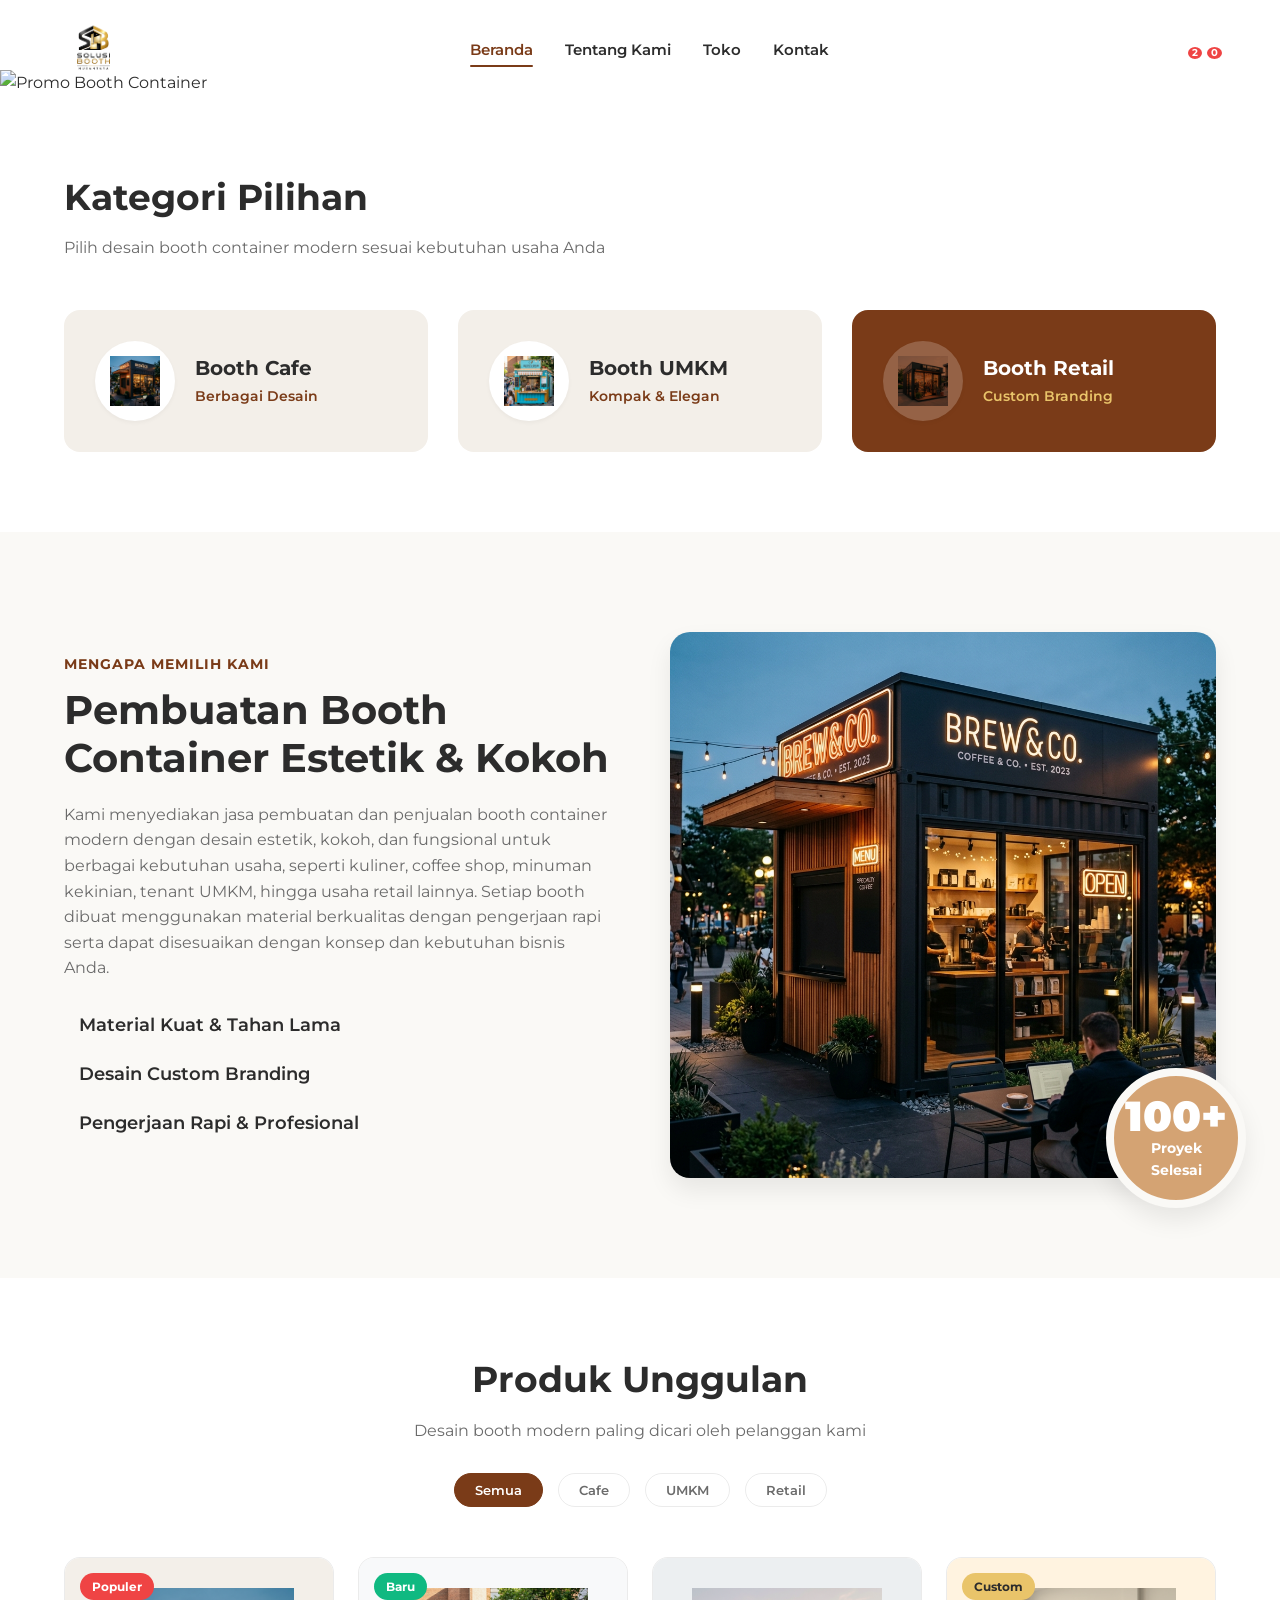
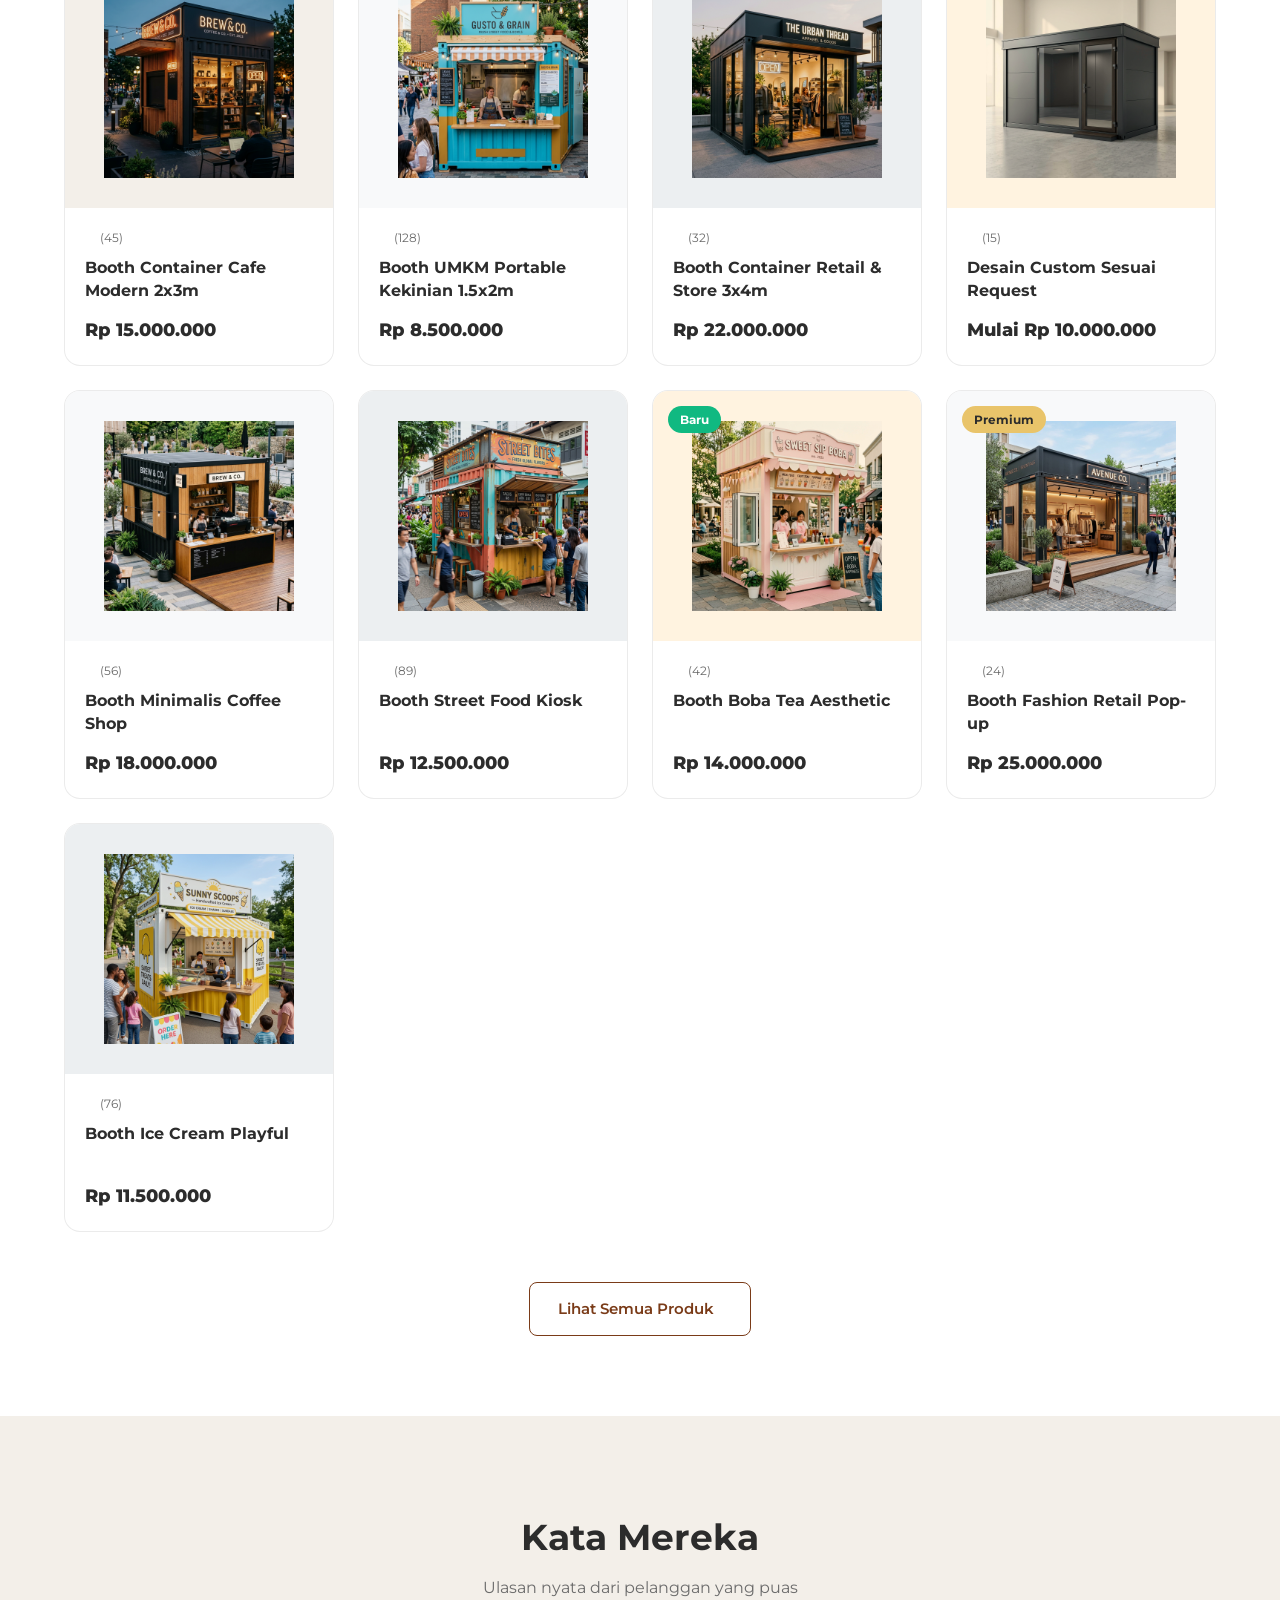
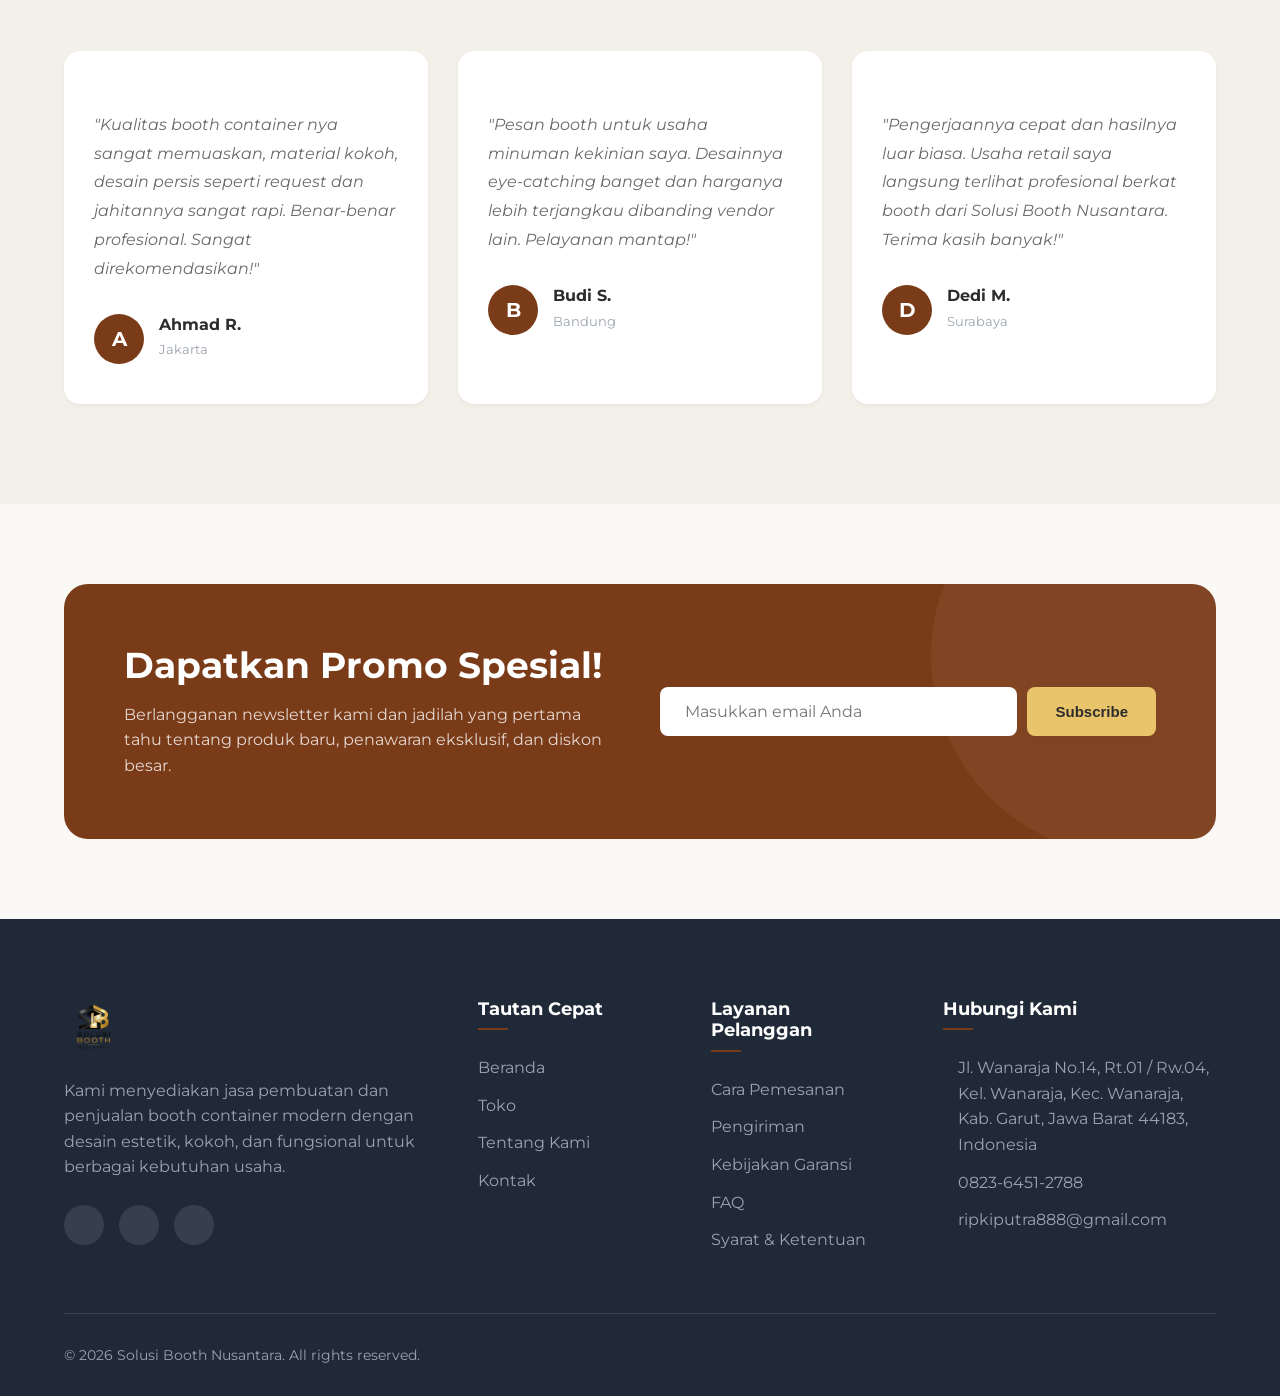
==== commit a671ce5f: "update" ====
--- a/index.html
+++ b/index.html
@@ -497,6 +497,7 @@
                         <li><a href="#">Pengiriman</a></li>
                         <li><a href="#">Kebijakan Garansi</a></li>
                         <li><a href="#">FAQ</a></li>
+                        <li><a href="terms-and-conditions.html">Syarat & Ketentuan</a></li>
                     </ul>
                 </div>
 
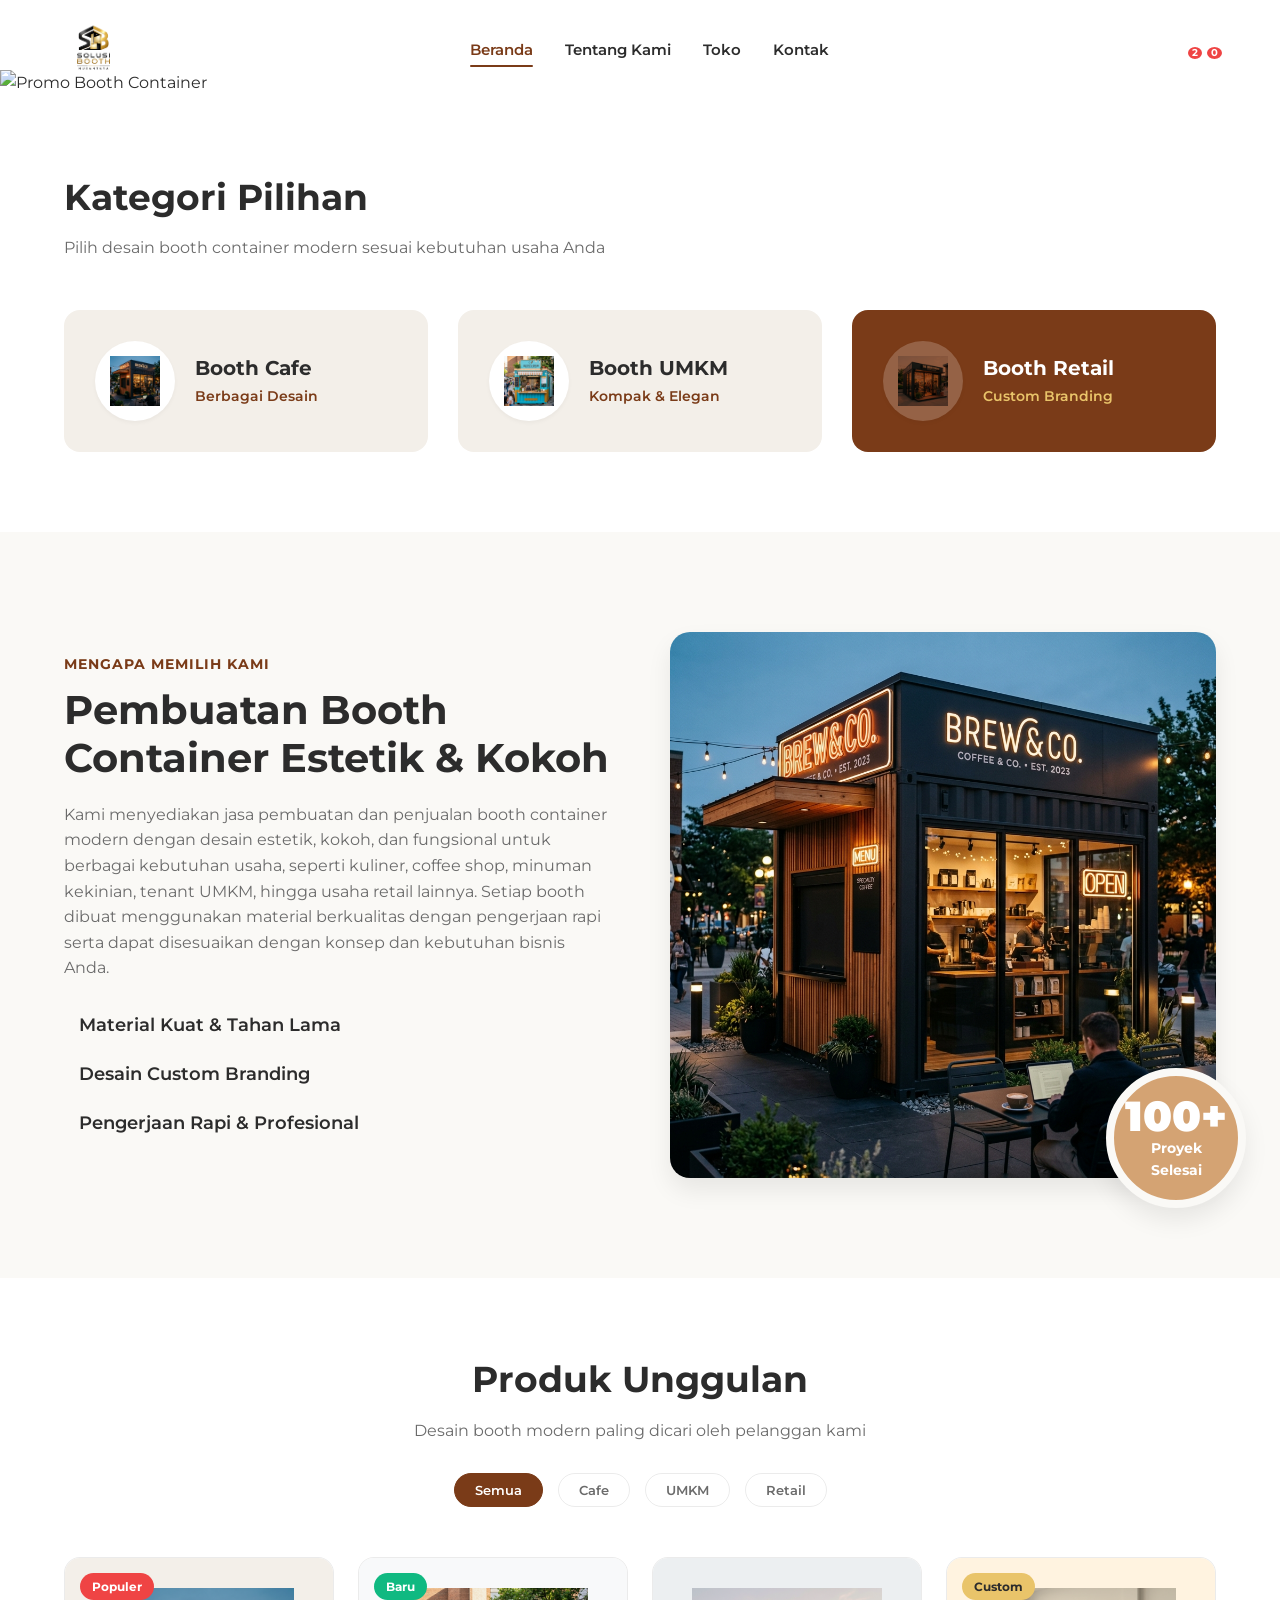
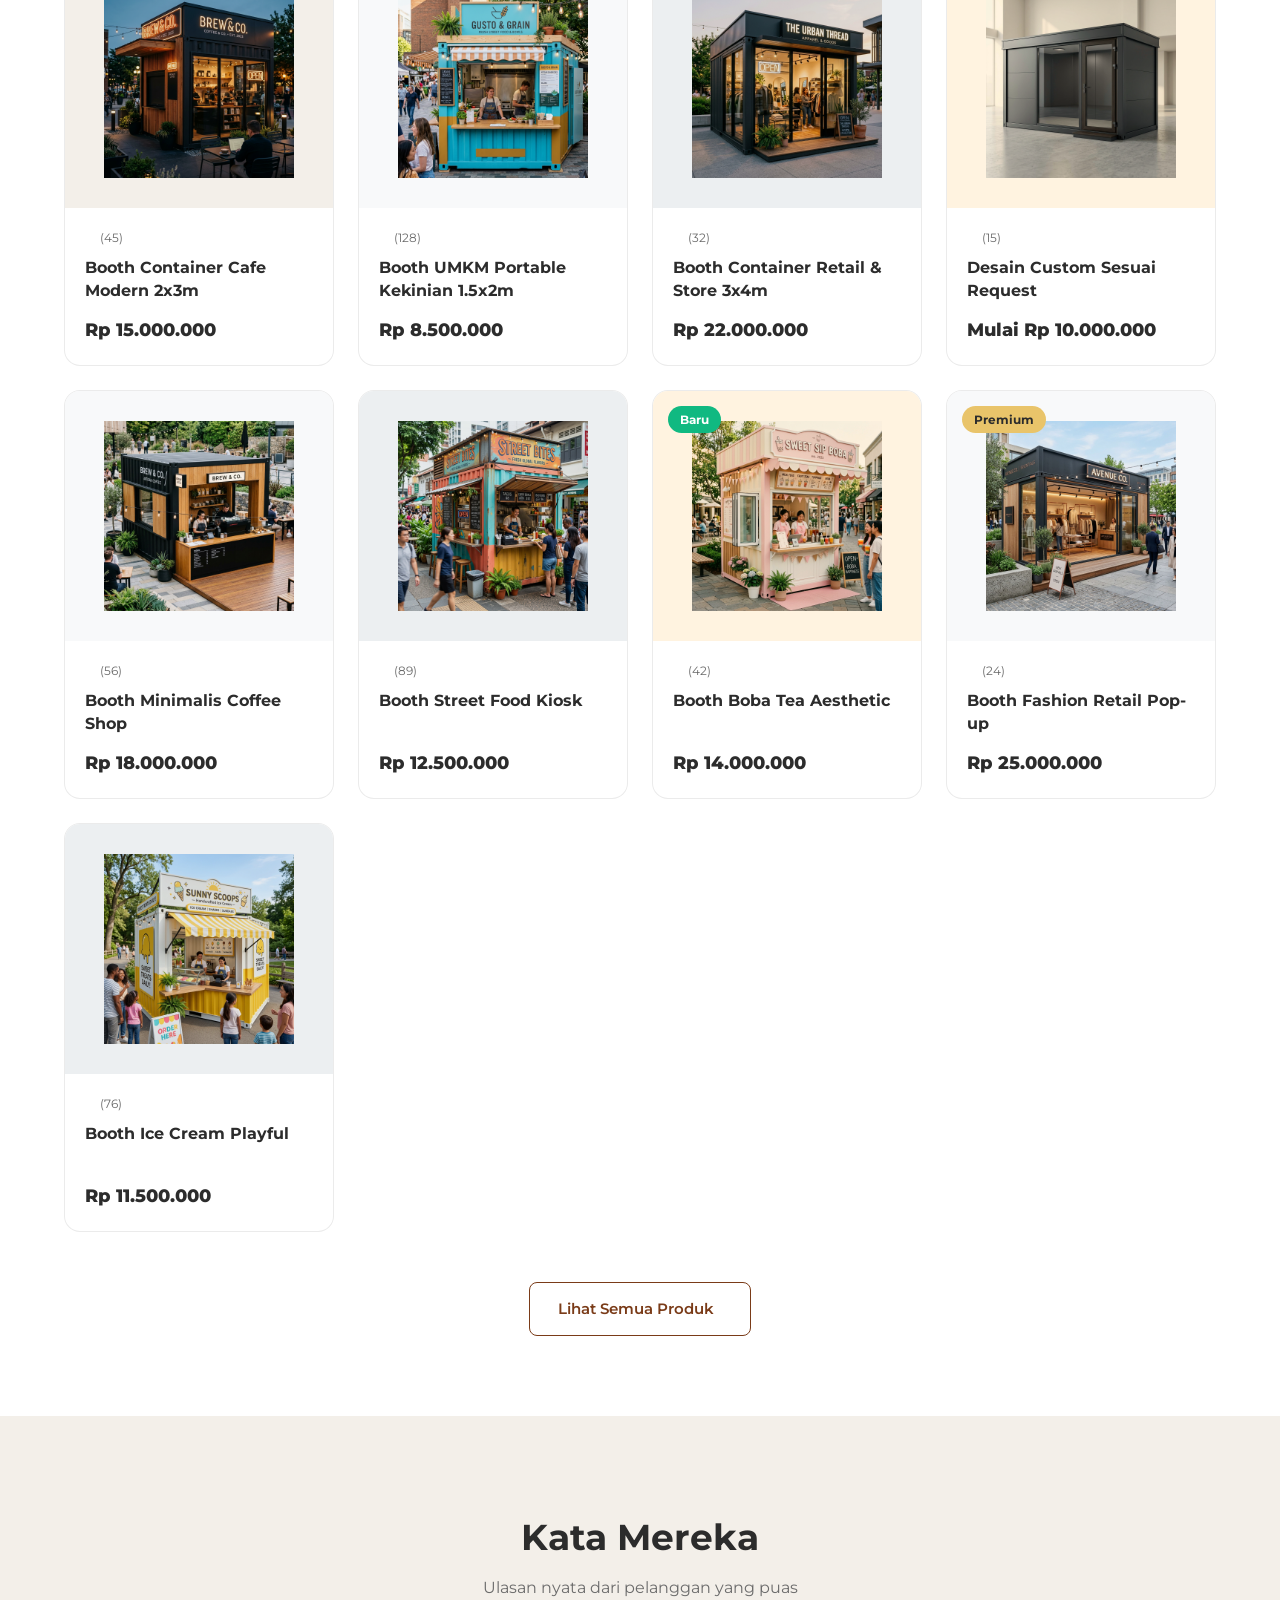
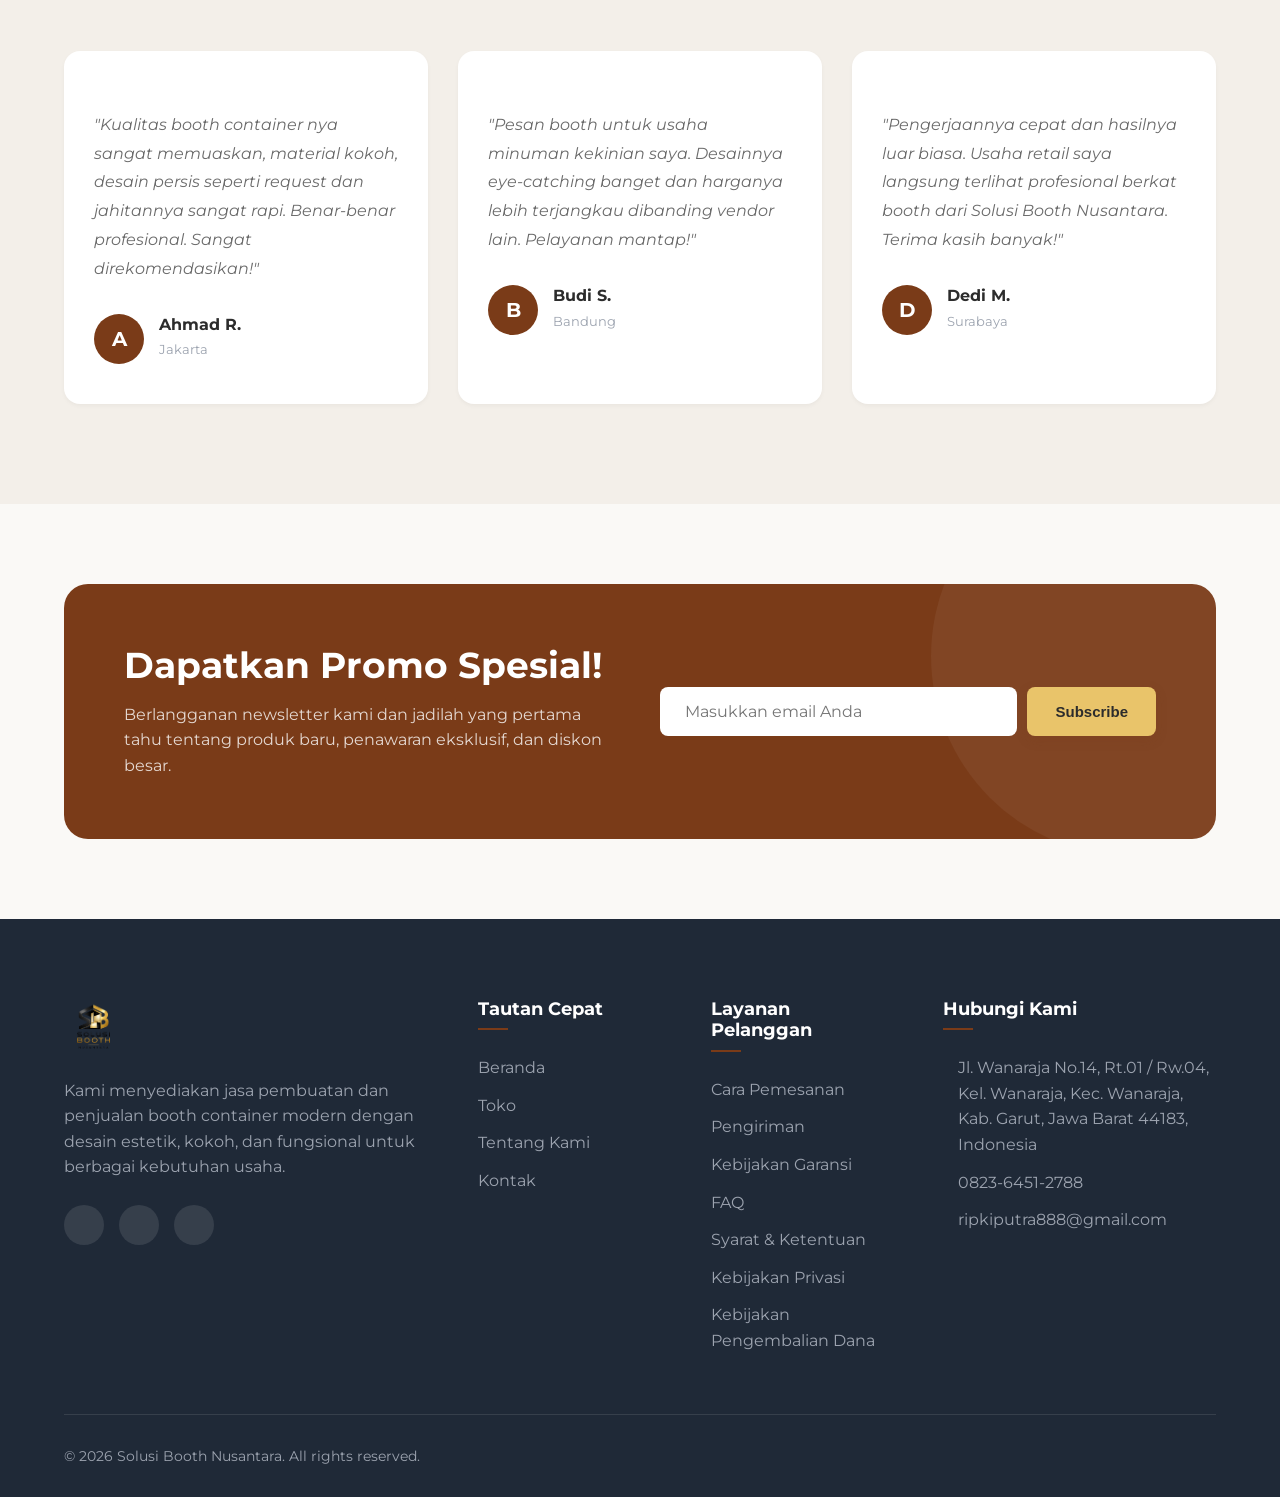
==== commit aa67ec50: "update all" ====
--- a/index.html
+++ b/index.html
@@ -498,6 +498,8 @@
                         <li><a href="#">Kebijakan Garansi</a></li>
                         <li><a href="#">FAQ</a></li>
                         <li><a href="terms-and-conditions.html">Syarat & Ketentuan</a></li>
+                        <li><a href="privacy-policy.html">Kebijakan Privasi</a></li>
+                        <li><a href="refund-policy.html">Kebijakan Pengembalian Dana</a></li>
                     </ul>
                 </div>
 
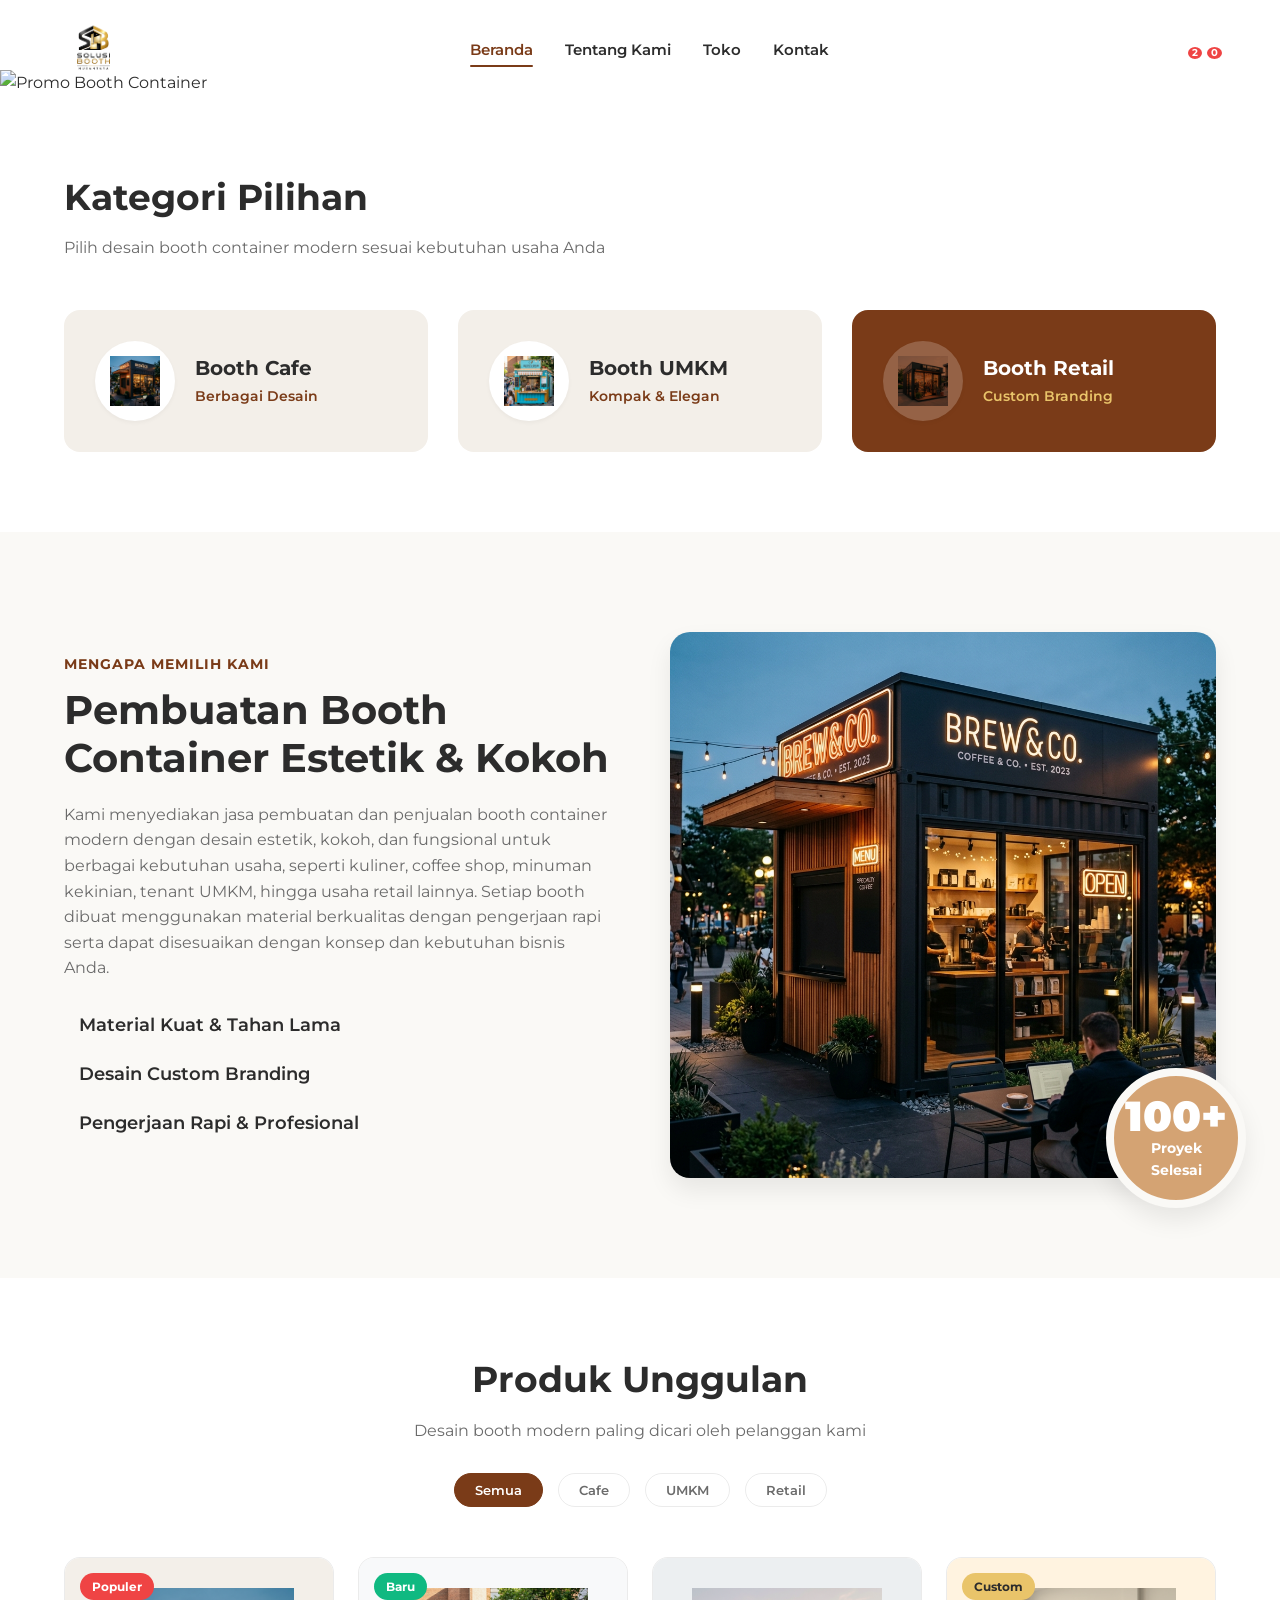
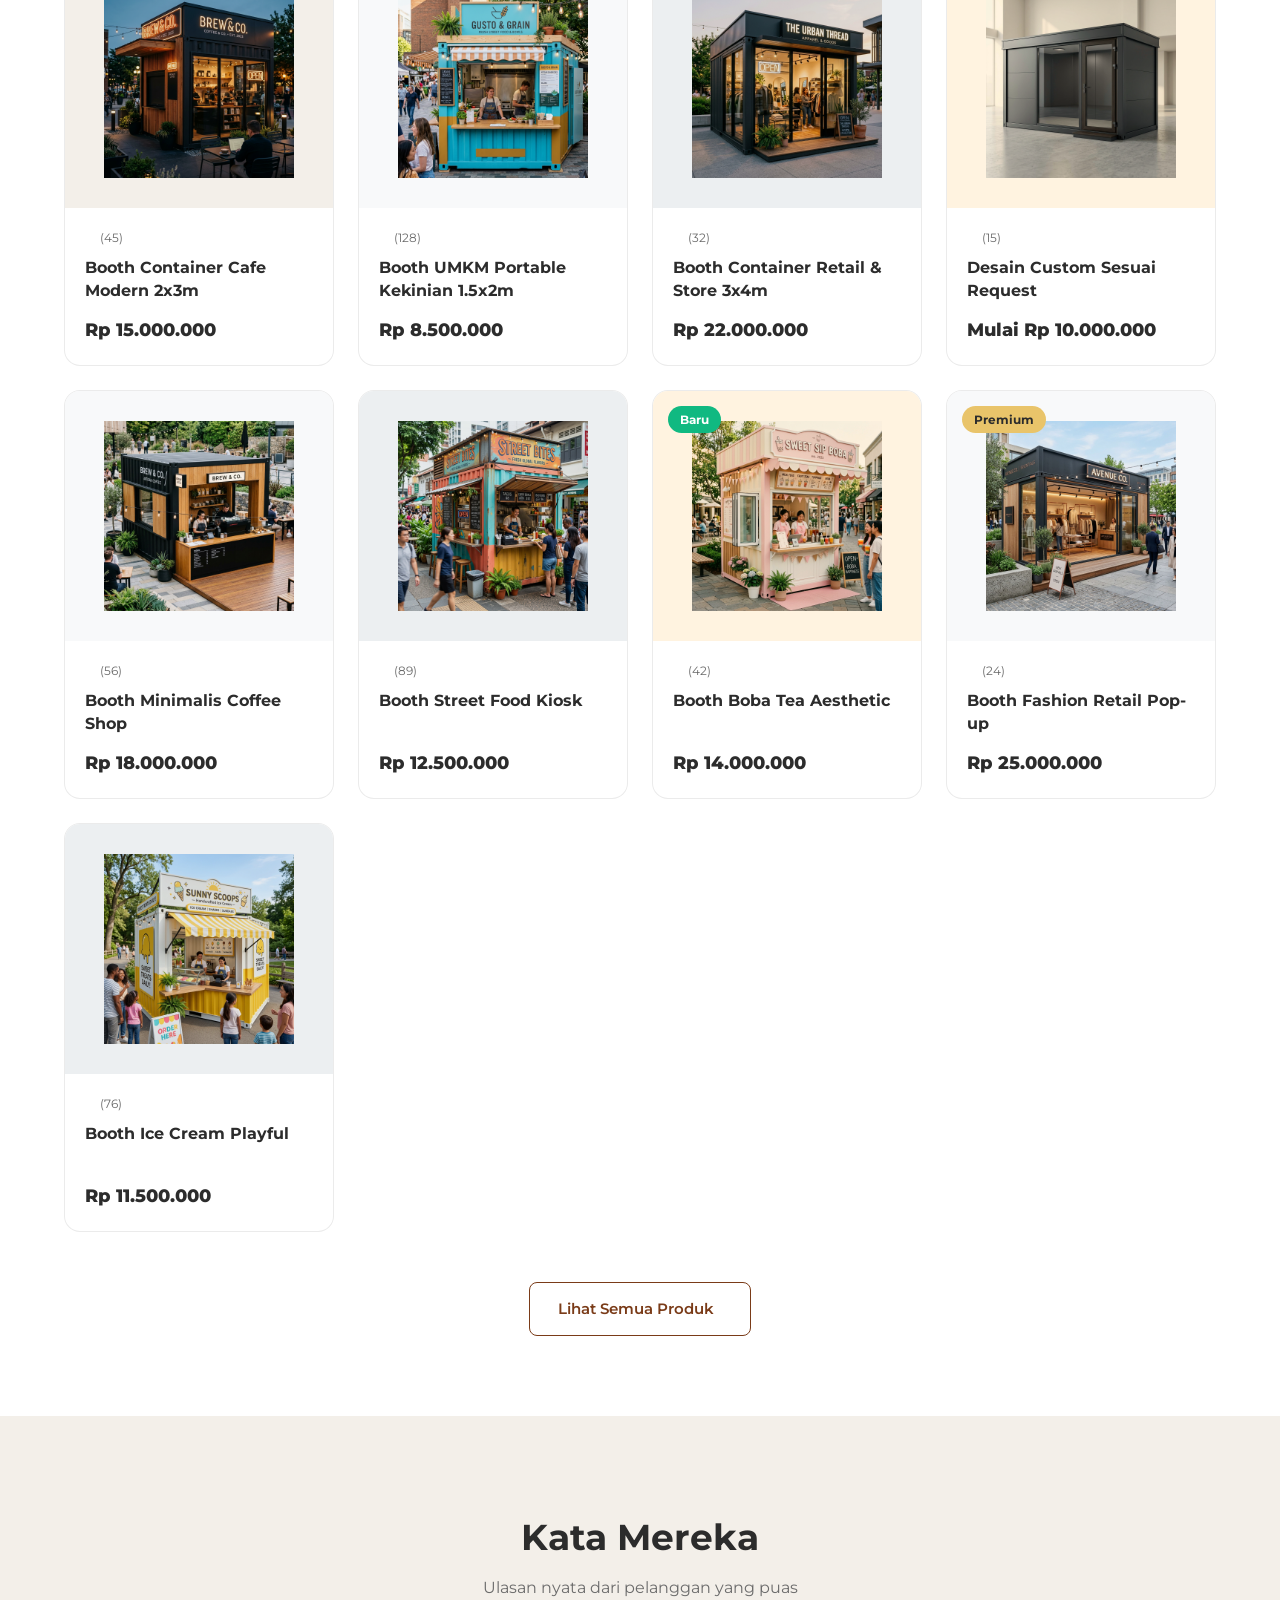
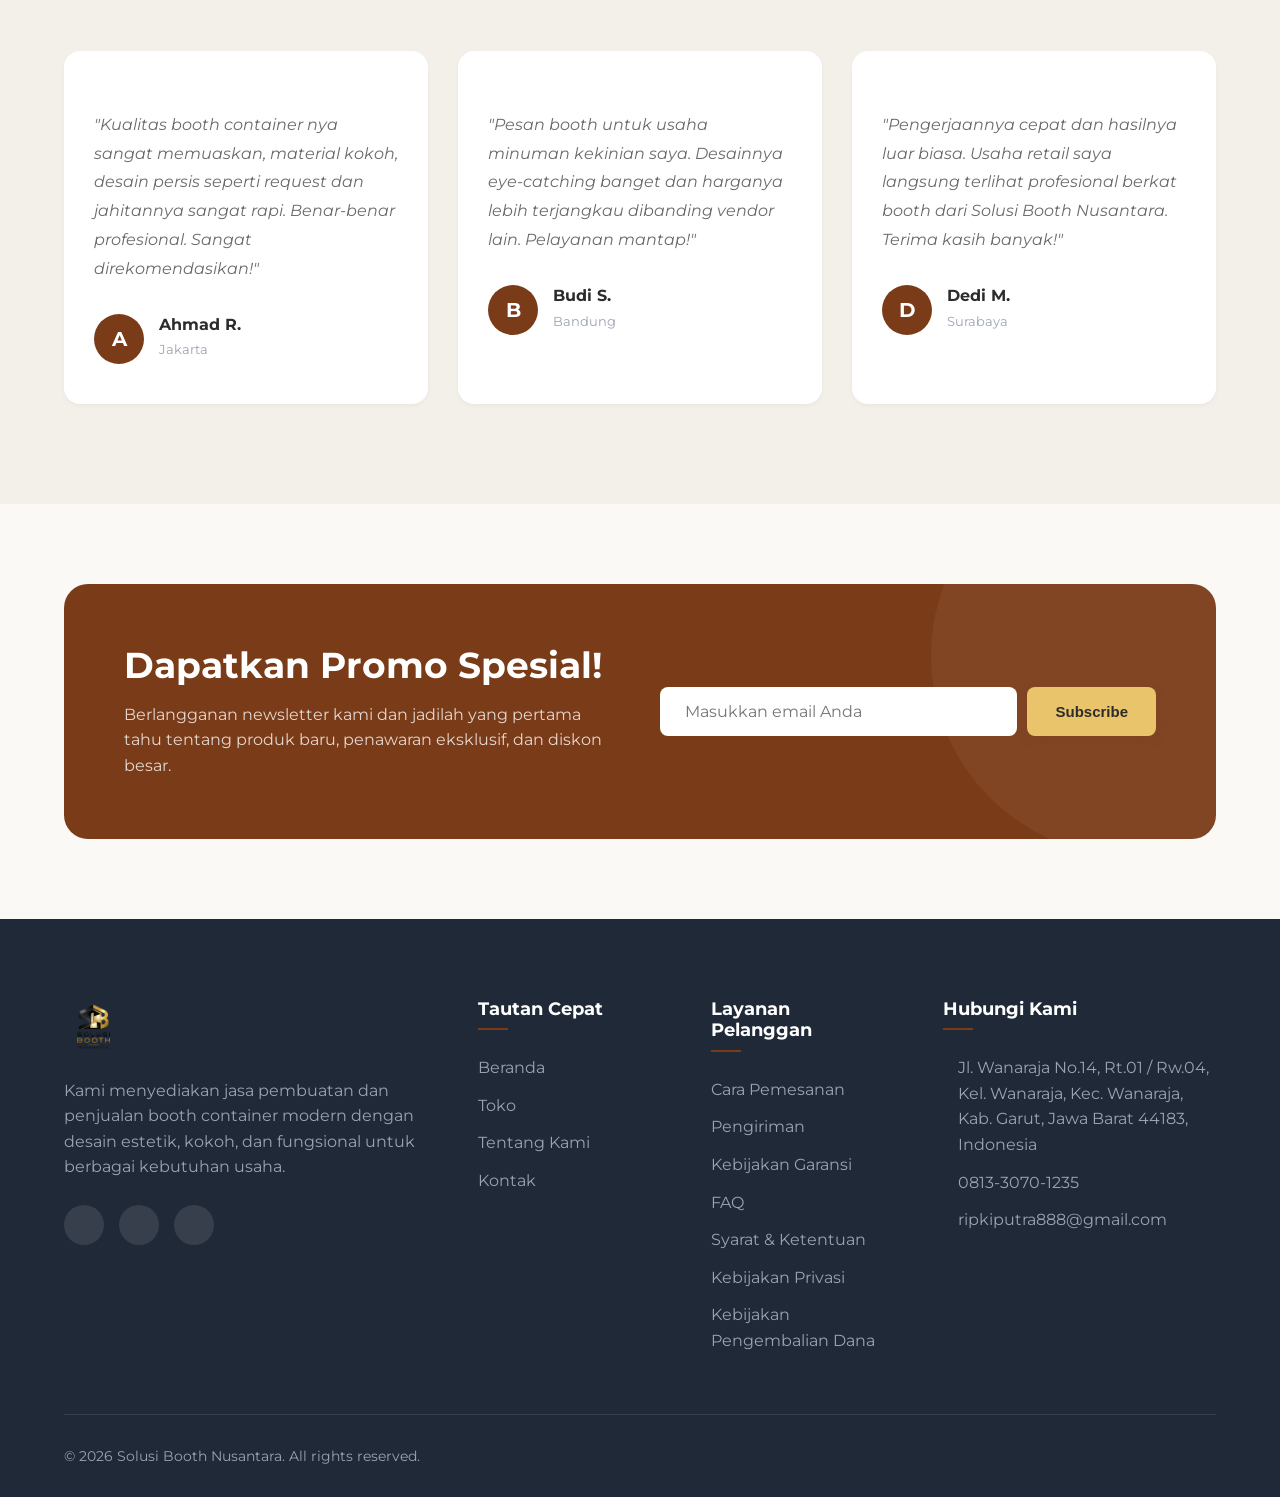
==== commit bd6e5654: "update" ====
--- a/index.html
+++ b/index.html
@@ -508,7 +508,7 @@
                     <ul class="contact-list">
                         <li><i class="ph ph-map-pin"></i> Jl. Wanaraja No.14, Rt.01 / Rw.04, Kel. Wanaraja, Kec.
                             Wanaraja, Kab. Garut, Jawa Barat 44183, Indonesia</li>
-                        <li><i class="ph ph-phone"></i> 0823-6451-2788</li>
+                        <li><i class="ph ph-phone"></i> 0813-3070-1235</li>
                         <li><i class="ph ph-envelope-simple"></i> ripkiputra888@gmail.com</li>
                     </ul>
                 </div>
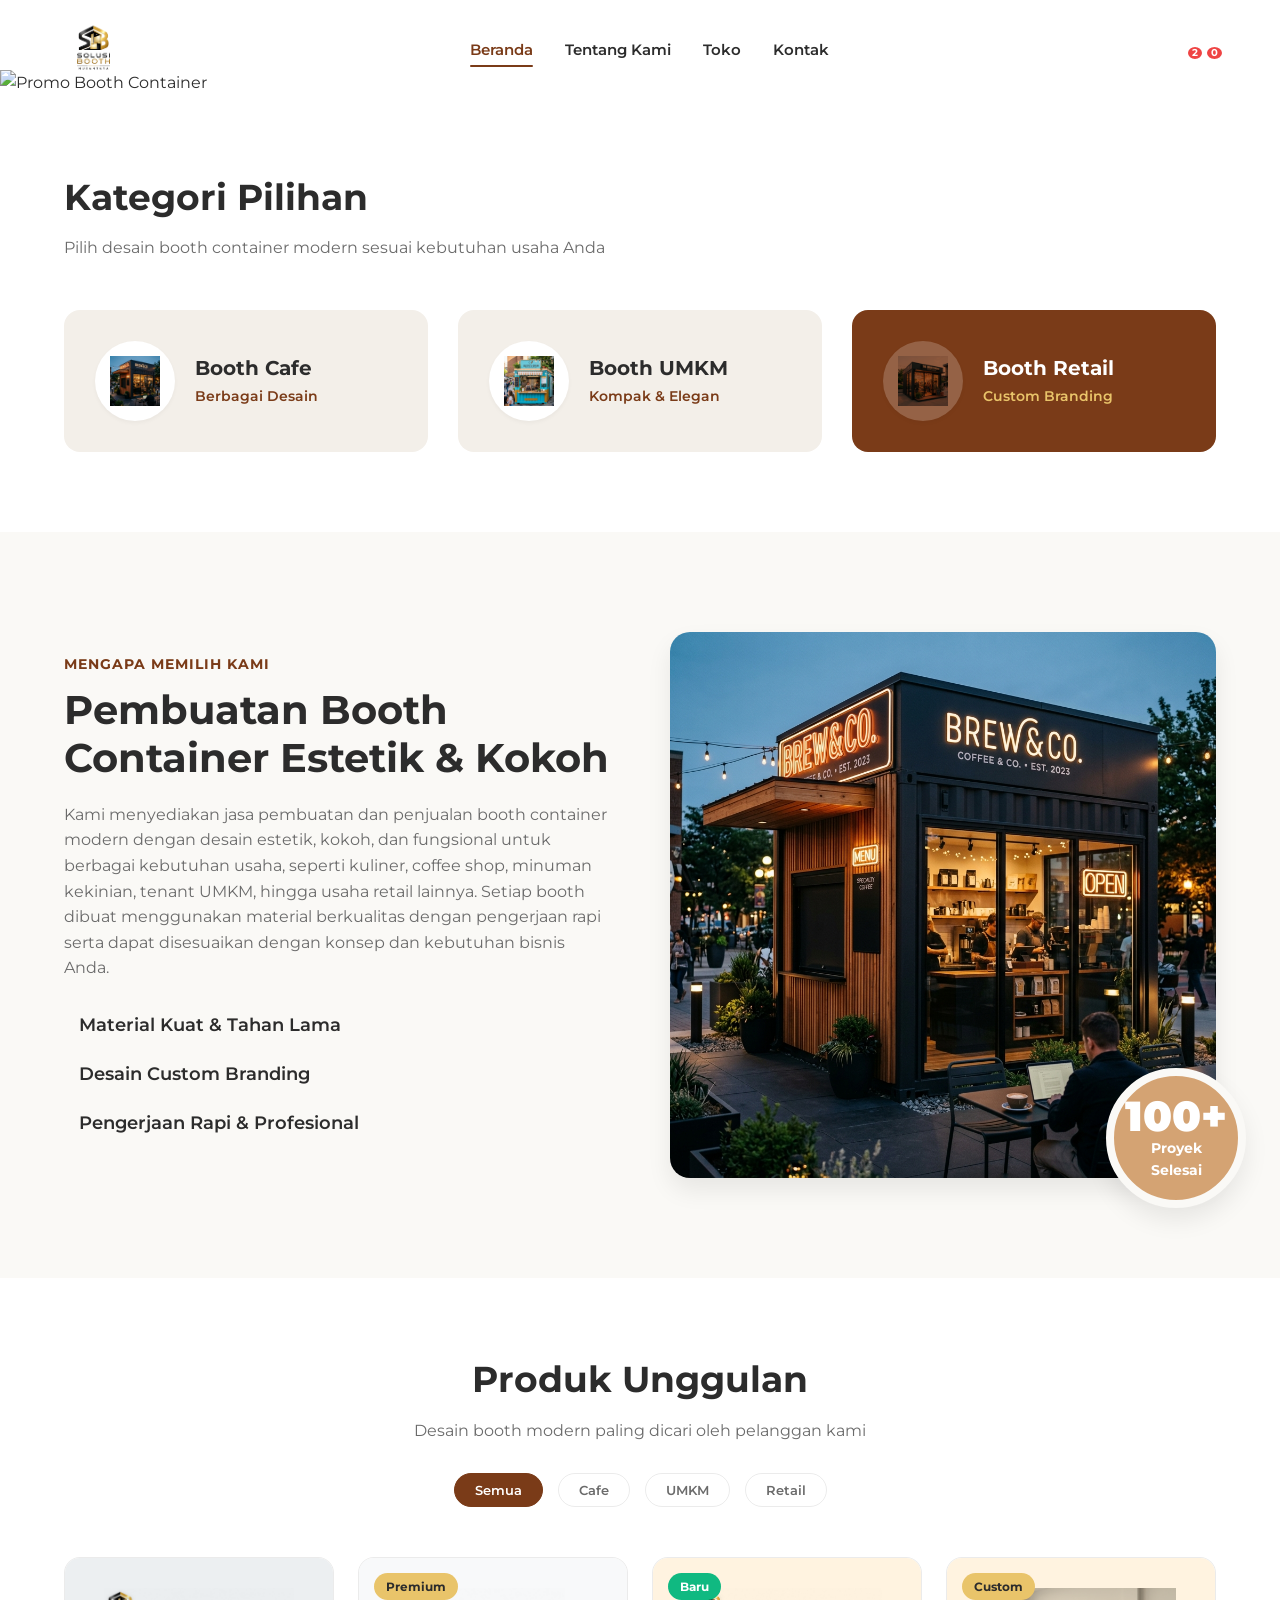
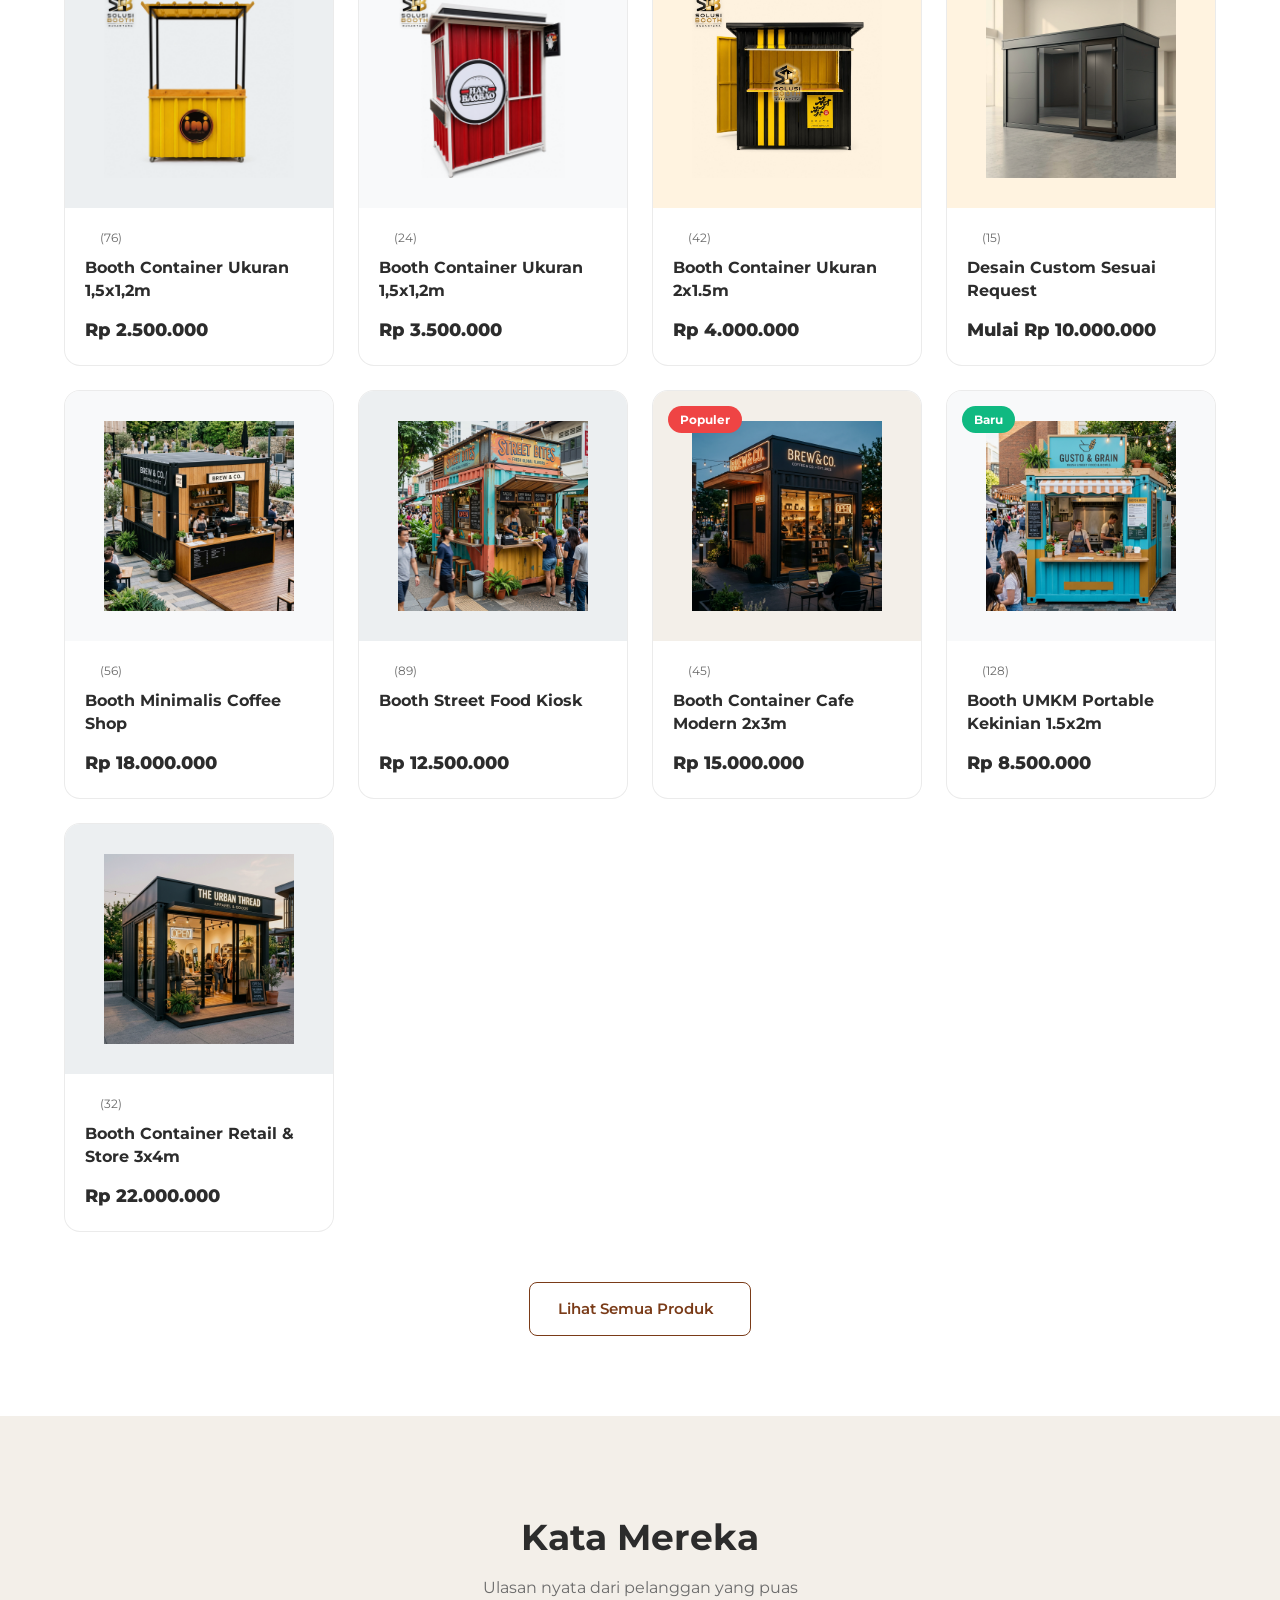
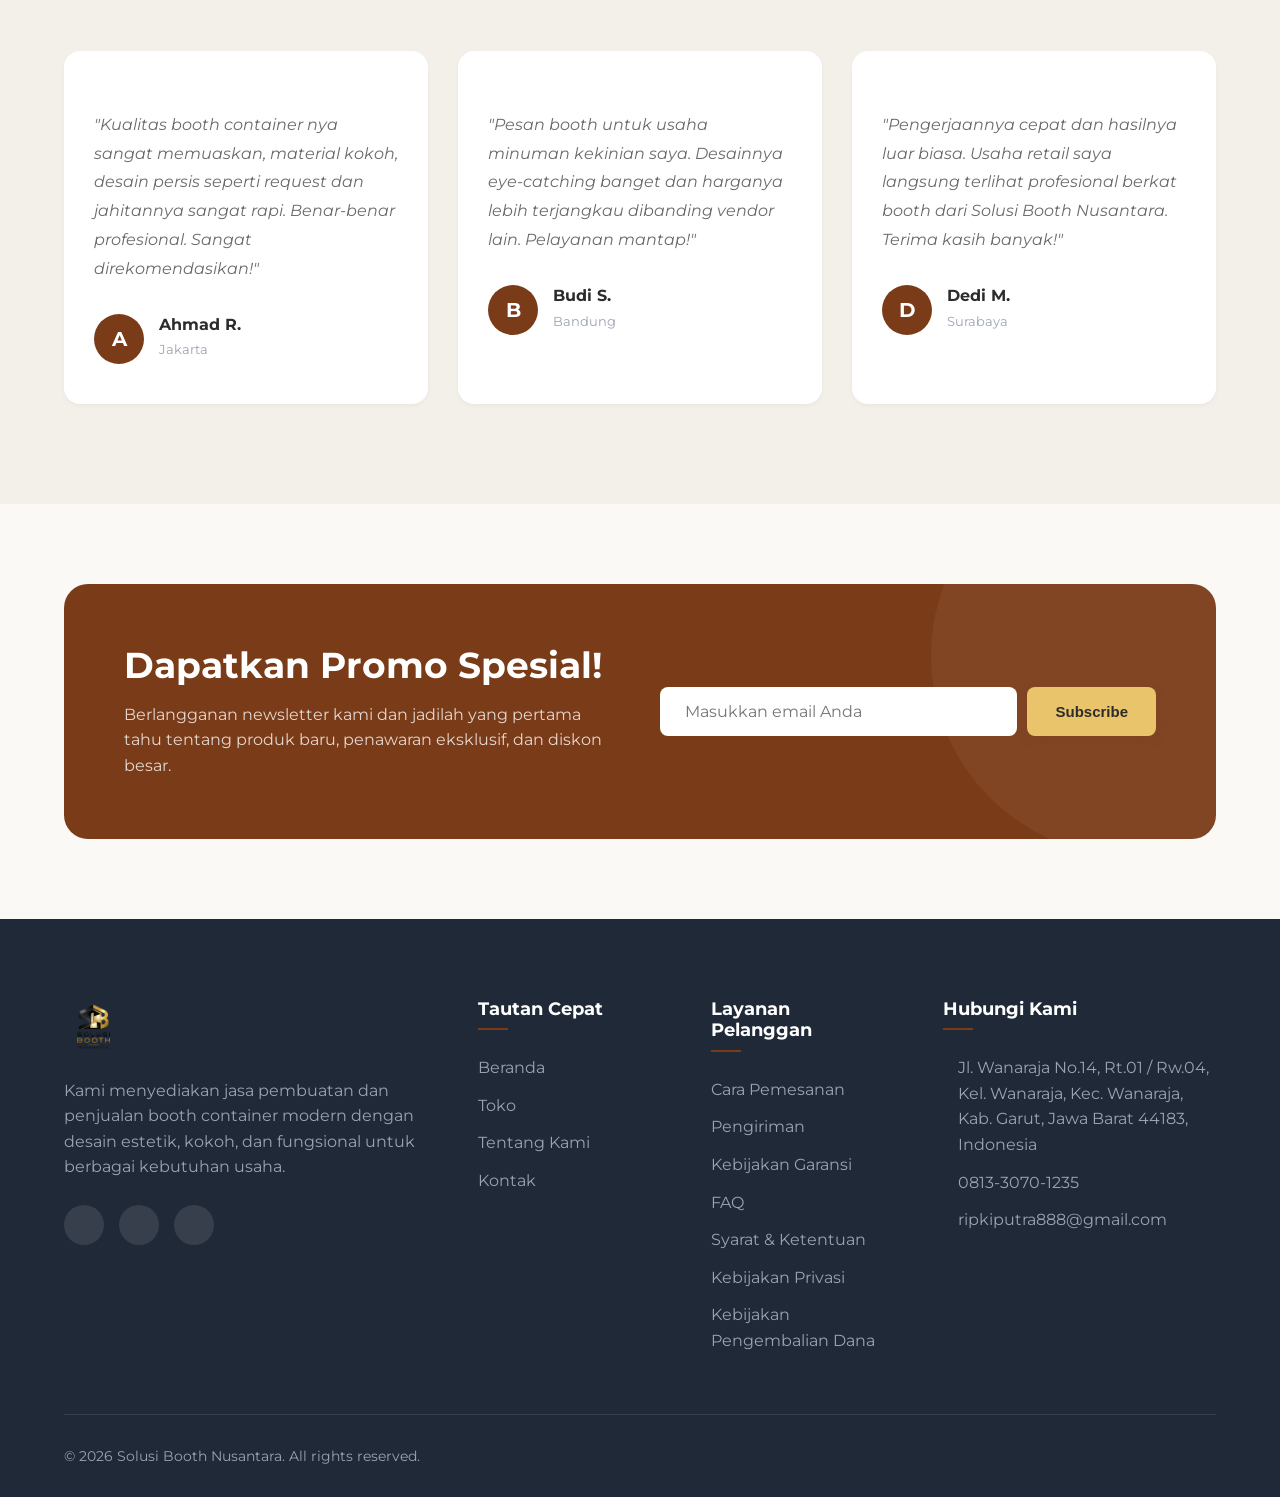
==== commit 0106174c: "update" ====
--- a/index.html
+++ b/index.html
@@ -160,76 +160,71 @@
             <div class="product-grid">
                 <!-- Product 1 -->
                 <div class="product-card-modern reveal-up">
-                    <div class="product-badge discount">Populer</div>
-                    <div class="product-img-box">
-                        <img src="images/booth_cafe.png" alt="Booth Cafe Container">
-                        <div class="product-actions">
-                            <button class="action-btn" onclick="window.location.href='product-detail.html?id=1'"><i
-                                    class="ph ph-eye"></i></button>
-                            <button class="action-btn"><i class="ph ph-heart"></i></button>
-                            <button class="action-btn add-to-cart-btn"><i class="ph ph-shopping-cart"></i></button>
-                        </div>
-                    </div>
-                    <div class="product-info-modern">
-                        <div class="rating">
-                            <i class="ph-fill ph-star"></i><i class="ph-fill ph-star"></i><i
-                                class="ph-fill ph-star"></i><i class="ph-fill ph-star"></i><i
-                                class="ph-fill ph-star-half"></i>
-                            <span>(45)</span>
-                        </div>
-                        <h3><a href="product-detail.html?id=1">Booth Container Cafe Modern 2x3m</a></h3>
-                        <div class="price-wrap">
-                            <span class="price-new">Rp 15.000.000</span>
+                    <div class="product-img-box" style="background-color: #ECEFF1;">
+                        <img src="images/Booth_Portable_Semi_Container_utama.jpeg" alt="Booth Container Ukuran 1,5x1,2m">
+                        <div class="product-actions">
+                            <button class="action-btn" onclick="window.location.href='product-detail.html?id=9'"><i
+                                    class="ph ph-eye"></i></button>
+                            <button class="action-btn"><i class="ph ph-heart"></i></button>
+                            <button class="action-btn add-to-cart-btn"><i class="ph ph-shopping-cart"></i></button>
+                        </div>
+                    </div>
+                    <div class="product-info-modern">
+                        <div class="rating">
+                            <i class="ph-fill ph-star"></i><i class="ph-fill ph-star"></i><i class="ph-fill ph-star"></i><i class="ph-fill ph-star"></i><i class="ph-fill ph-star-half"></i>
+                            <span>(76)</span>
+                        </div>
+                        <h3><a href="product-detail.html?id=9">Booth Container Ukuran 1,5x1,2m</a></h3>
+                        <div class="price-wrap">
+                            <span class="price-new">Rp 2.500.000</span>
                         </div>
                     </div>
                 </div>
 
                 <!-- Product 2 -->
                 <div class="product-card-modern reveal-up" style="transition-delay: 100ms;">
-                    <div class="product-badge new">Baru</div>
+                    <div class="product-badge special">Premium</div>
                     <div class="product-img-box" style="background-color: #F8F9FA;">
-                        <img src="images/booth_umkm.png" alt="Booth UMKM">
-                        <div class="product-actions">
-                            <button class="action-btn" onclick="window.location.href='product-detail.html?id=2'"><i
-                                    class="ph ph-eye"></i></button>
-                            <button class="action-btn"><i class="ph ph-heart"></i></button>
-                            <button class="action-btn add-to-cart-btn"><i class="ph ph-shopping-cart"></i></button>
-                        </div>
-                    </div>
-                    <div class="product-info-modern">
-                        <div class="rating">
-                            <i class="ph-fill ph-star"></i><i class="ph-fill ph-star"></i><i
-                                class="ph-fill ph-star"></i><i class="ph-fill ph-star"></i><i
-                                class="ph-fill ph-star"></i>
-                            <span>(128)</span>
-                        </div>
-                        <h3><a href="product-detail.html?id=2">Booth UMKM Portable Kekinian 1.5x2m</a></h3>
-                        <div class="price-wrap">
-                            <span class="price-new">Rp 8.500.000</span>
+                        <img src="images/Booth_Container_Portable_Modern_utama.jpeg" alt="Booth Container Ukuran 1,5x1,2m">
+                        <div class="product-actions">
+                            <button class="action-btn" onclick="window.location.href='product-detail.html?id=8'"><i
+                                    class="ph ph-eye"></i></button>
+                            <button class="action-btn"><i class="ph ph-heart"></i></button>
+                            <button class="action-btn add-to-cart-btn"><i class="ph ph-shopping-cart"></i></button>
+                        </div>
+                    </div>
+                    <div class="product-info-modern">
+                        <div class="rating">
+                            <i class="ph-fill ph-star"></i><i class="ph-fill ph-star"></i><i class="ph-fill ph-star"></i><i class="ph-fill ph-star"></i><i class="ph-fill ph-star"></i>
+                            <span>(24)</span>
+                        </div>
+                        <h3><a href="product-detail.html?id=8">Booth Container Ukuran 1,5x1,2m</a></h3>
+                        <div class="price-wrap">
+                            <span class="price-new">Rp 3.500.000</span>
                         </div>
                     </div>
                 </div>
 
                 <!-- Product 3 -->
                 <div class="product-card-modern reveal-up" style="transition-delay: 200ms;">
-                    <div class="product-img-box" style="background-color: #ECEFF1;">
-                        <img src="images/booth_retail.png" alt="Booth Retail">
-                        <div class="product-actions">
-                            <button class="action-btn" onclick="window.location.href='product-detail.html?id=3'"><i
-                                    class="ph ph-eye"></i></button>
-                            <button class="action-btn"><i class="ph ph-heart"></i></button>
-                            <button class="action-btn add-to-cart-btn"><i class="ph ph-shopping-cart"></i></button>
-                        </div>
-                    </div>
-                    <div class="product-info-modern">
-                        <div class="rating">
-                            <i class="ph-fill ph-star"></i><i class="ph-fill ph-star"></i><i
-                                class="ph-fill ph-star"></i><i class="ph-fill ph-star"></i><i class="ph-fill ph-star"></i>
-                            <span>(32)</span>
-                        </div>
-                        <h3><a href="product-detail.html?id=3">Booth Container Retail & Store 3x4m</a></h3>
-                        <div class="price-wrap">
-                            <span class="price-new">Rp 22.000.000</span>
+                    <div class="product-badge new">Baru</div>
+                    <div class="product-img-box" style="background-color: #FFF3E0;">
+                        <img src="images/Booth_Container_Modern_utama.jpeg" alt="Booth Container Ukuran 2x1.5m">
+                        <div class="product-actions">
+                            <button class="action-btn" onclick="window.location.href='product-detail.html?id=7'"><i
+                                    class="ph ph-eye"></i></button>
+                            <button class="action-btn"><i class="ph ph-heart"></i></button>
+                            <button class="action-btn add-to-cart-btn"><i class="ph ph-shopping-cart"></i></button>
+                        </div>
+                    </div>
+                    <div class="product-info-modern">
+                        <div class="rating">
+                            <i class="ph-fill ph-star"></i><i class="ph-fill ph-star"></i><i class="ph-fill ph-star"></i><i class="ph-fill ph-star"></i><i class="ph-fill ph-star"></i>
+                            <span>(42)</span>
+                        </div>
+                        <h3><a href="product-detail.html?id=7">Booth Container Ukuran 2x1.5m</a></h3>
+                        <div class="price-wrap">
+                            <span class="price-new">Rp 4.000.000</span>
                         </div>
                     </div>
                 </div>
@@ -308,48 +303,52 @@
 
                 <!-- Product 7 -->
                 <div class="product-card-modern reveal-up" style="transition-delay: 200ms;">
-                    <div class="product-badge new">Baru</div>
-                    <div class="product-img-box" style="background-color: #FFF3E0;">
-                        <img src="images/booth_boba_tea.png" alt="Booth Boba Tea">
-                        <div class="product-actions">
-                            <button class="action-btn" onclick="window.location.href='product-detail.html?id=7'"><i
-                                    class="ph ph-eye"></i></button>
-                            <button class="action-btn"><i class="ph ph-heart"></i></button>
-                            <button class="action-btn add-to-cart-btn"><i class="ph ph-shopping-cart"></i></button>
-                        </div>
-                    </div>
-                    <div class="product-info-modern">
-                        <div class="rating">
-                            <i class="ph-fill ph-star"></i><i class="ph-fill ph-star"></i><i class="ph-fill ph-star"></i><i class="ph-fill ph-star"></i><i class="ph-fill ph-star"></i>
-                            <span>(42)</span>
-                        </div>
-                        <h3><a href="product-detail.html?id=7">Booth Boba Tea Aesthetic</a></h3>
-                        <div class="price-wrap">
-                            <span class="price-new">Rp 14.000.000</span>
+                    <div class="product-badge discount">Populer</div>
+                    <div class="product-img-box">
+                        <img src="images/booth_cafe.png" alt="Booth Cafe Container">
+                        <div class="product-actions">
+                            <button class="action-btn" onclick="window.location.href='product-detail.html?id=1'"><i
+                                    class="ph ph-eye"></i></button>
+                            <button class="action-btn"><i class="ph ph-heart"></i></button>
+                            <button class="action-btn add-to-cart-btn"><i class="ph ph-shopping-cart"></i></button>
+                        </div>
+                    </div>
+                    <div class="product-info-modern">
+                        <div class="rating">
+                            <i class="ph-fill ph-star"></i><i class="ph-fill ph-star"></i><i
+                                class="ph-fill ph-star"></i><i class="ph-fill ph-star"></i><i
+                                class="ph-fill ph-star-half"></i>
+                            <span>(45)</span>
+                        </div>
+                        <h3><a href="product-detail.html?id=1">Booth Container Cafe Modern 2x3m</a></h3>
+                        <div class="price-wrap">
+                            <span class="price-new">Rp 15.000.000</span>
                         </div>
                     </div>
                 </div>
 
                 <!-- Product 8 -->
                 <div class="product-card-modern reveal-up" style="transition-delay: 300ms;">
-                    <div class="product-badge special">Premium</div>
+                    <div class="product-badge new">Baru</div>
                     <div class="product-img-box" style="background-color: #F8F9FA;">
-                        <img src="images/booth_fashion_retail.png" alt="Booth Fashion Retail">
-                        <div class="product-actions">
-                            <button class="action-btn" onclick="window.location.href='product-detail.html?id=8'"><i
-                                    class="ph ph-eye"></i></button>
-                            <button class="action-btn"><i class="ph ph-heart"></i></button>
-                            <button class="action-btn add-to-cart-btn"><i class="ph ph-shopping-cart"></i></button>
-                        </div>
-                    </div>
-                    <div class="product-info-modern">
-                        <div class="rating">
-                            <i class="ph-fill ph-star"></i><i class="ph-fill ph-star"></i><i class="ph-fill ph-star"></i><i class="ph-fill ph-star"></i><i class="ph-fill ph-star"></i>
-                            <span>(24)</span>
-                        </div>
-                        <h3><a href="product-detail.html?id=8">Booth Fashion Retail Pop-up</a></h3>
-                        <div class="price-wrap">
-                            <span class="price-new">Rp 25.000.000</span>
+                        <img src="images/booth_umkm.png" alt="Booth UMKM">
+                        <div class="product-actions">
+                            <button class="action-btn" onclick="window.location.href='product-detail.html?id=2'"><i
+                                    class="ph ph-eye"></i></button>
+                            <button class="action-btn"><i class="ph ph-heart"></i></button>
+                            <button class="action-btn add-to-cart-btn"><i class="ph ph-shopping-cart"></i></button>
+                        </div>
+                    </div>
+                    <div class="product-info-modern">
+                        <div class="rating">
+                            <i class="ph-fill ph-star"></i><i class="ph-fill ph-star"></i><i
+                                class="ph-fill ph-star"></i><i class="ph-fill ph-star"></i><i
+                                class="ph-fill ph-star"></i>
+                            <span>(128)</span>
+                        </div>
+                        <h3><a href="product-detail.html?id=2">Booth UMKM Portable Kekinian 1.5x2m</a></h3>
+                        <div class="price-wrap">
+                            <span class="price-new">Rp 8.500.000</span>
                         </div>
                     </div>
                 </div>
@@ -357,22 +356,23 @@
                 <!-- Product 9 -->
                 <div class="product-card-modern reveal-up">
                     <div class="product-img-box" style="background-color: #ECEFF1;">
-                        <img src="images/booth_ice_cream.png" alt="Booth Ice Cream">
-                        <div class="product-actions">
-                            <button class="action-btn" onclick="window.location.href='product-detail.html?id=9'"><i
-                                    class="ph ph-eye"></i></button>
-                            <button class="action-btn"><i class="ph ph-heart"></i></button>
-                            <button class="action-btn add-to-cart-btn"><i class="ph ph-shopping-cart"></i></button>
-                        </div>
-                    </div>
-                    <div class="product-info-modern">
-                        <div class="rating">
-                            <i class="ph-fill ph-star"></i><i class="ph-fill ph-star"></i><i class="ph-fill ph-star"></i><i class="ph-fill ph-star"></i><i class="ph-fill ph-star-half"></i>
-                            <span>(76)</span>
-                        </div>
-                        <h3><a href="product-detail.html?id=9">Booth Ice Cream Playful</a></h3>
-                        <div class="price-wrap">
-                            <span class="price-new">Rp 11.500.000</span>
+                        <img src="images/booth_retail.png" alt="Booth Retail">
+                        <div class="product-actions">
+                            <button class="action-btn" onclick="window.location.href='product-detail.html?id=3'"><i
+                                    class="ph ph-eye"></i></button>
+                            <button class="action-btn"><i class="ph ph-heart"></i></button>
+                            <button class="action-btn add-to-cart-btn"><i class="ph ph-shopping-cart"></i></button>
+                        </div>
+                    </div>
+                    <div class="product-info-modern">
+                        <div class="rating">
+                            <i class="ph-fill ph-star"></i><i class="ph-fill ph-star"></i><i
+                                class="ph-fill ph-star"></i><i class="ph-fill ph-star"></i><i class="ph-fill ph-star"></i>
+                            <span>(32)</span>
+                        </div>
+                        <h3><a href="product-detail.html?id=3">Booth Container Retail & Store 3x4m</a></h3>
+                        <div class="price-wrap">
+                            <span class="price-new">Rp 22.000.000</span>
                         </div>
                     </div>
                 </div>
